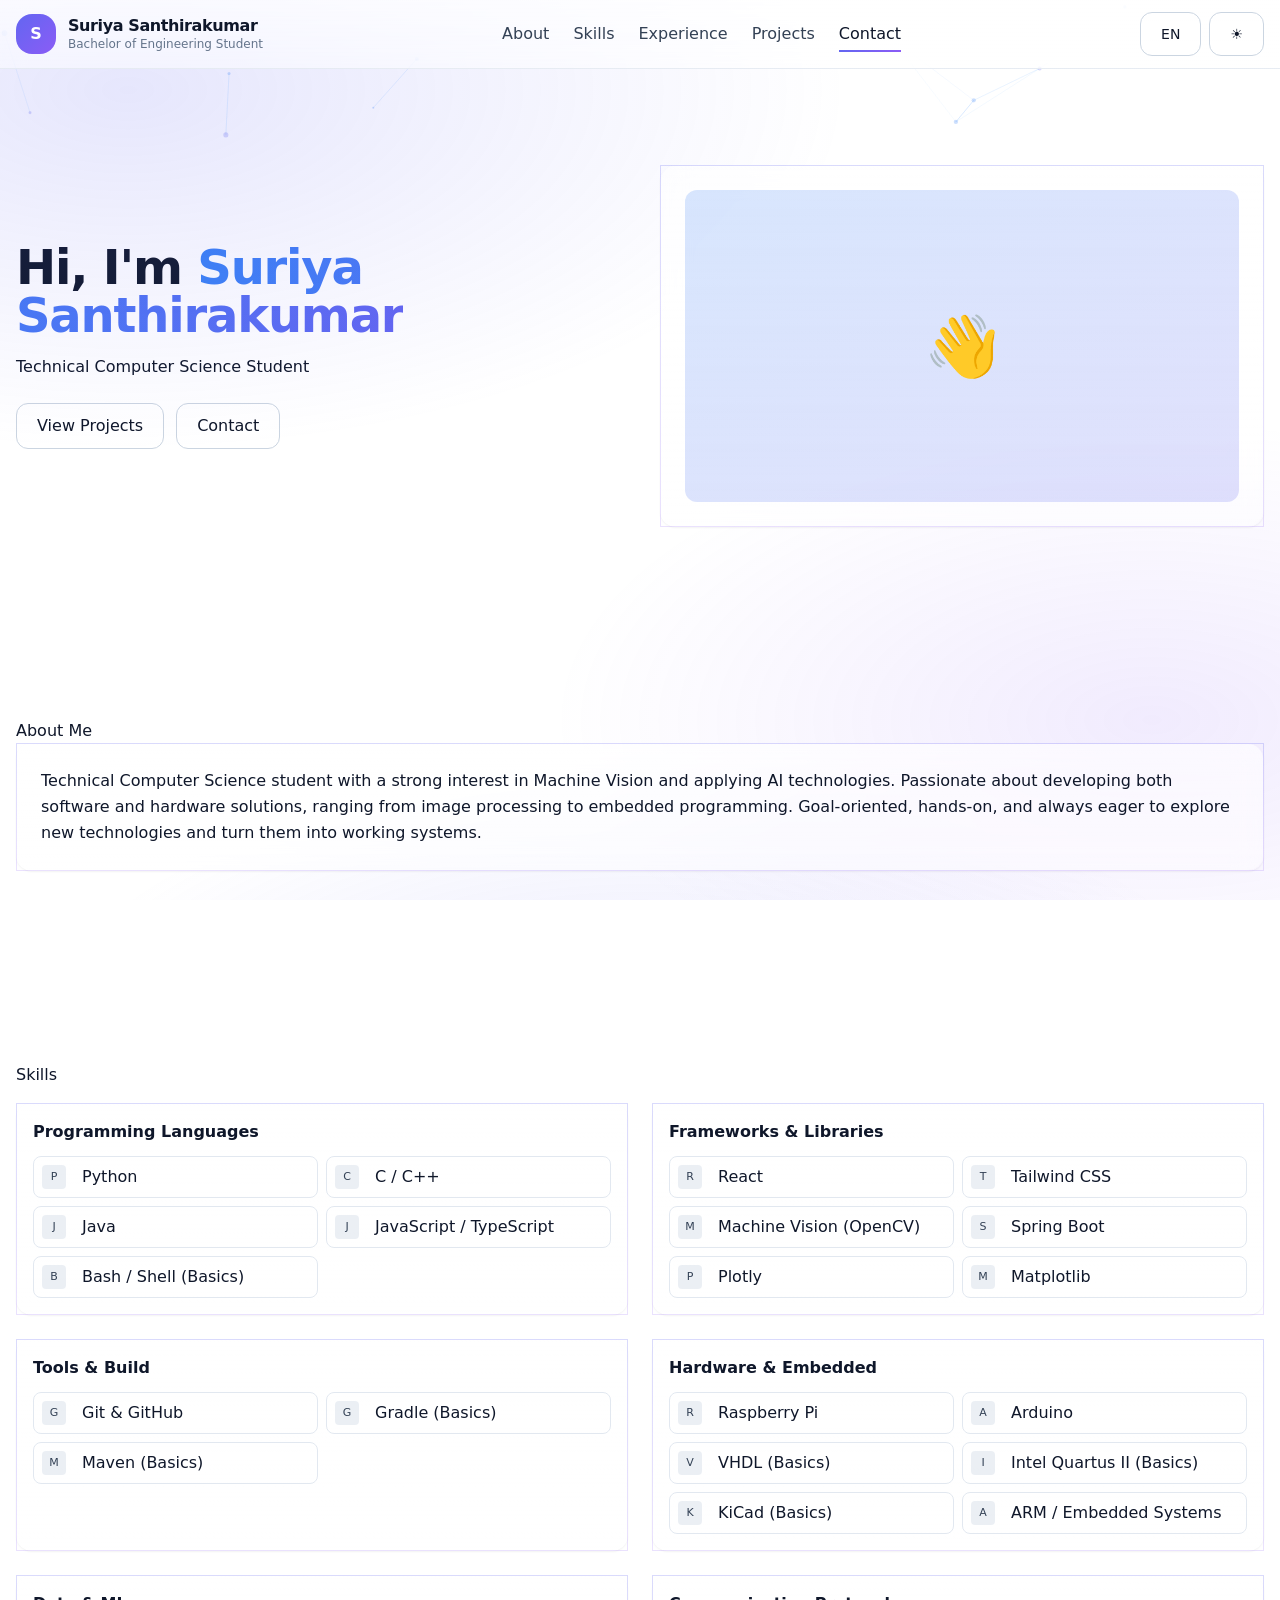
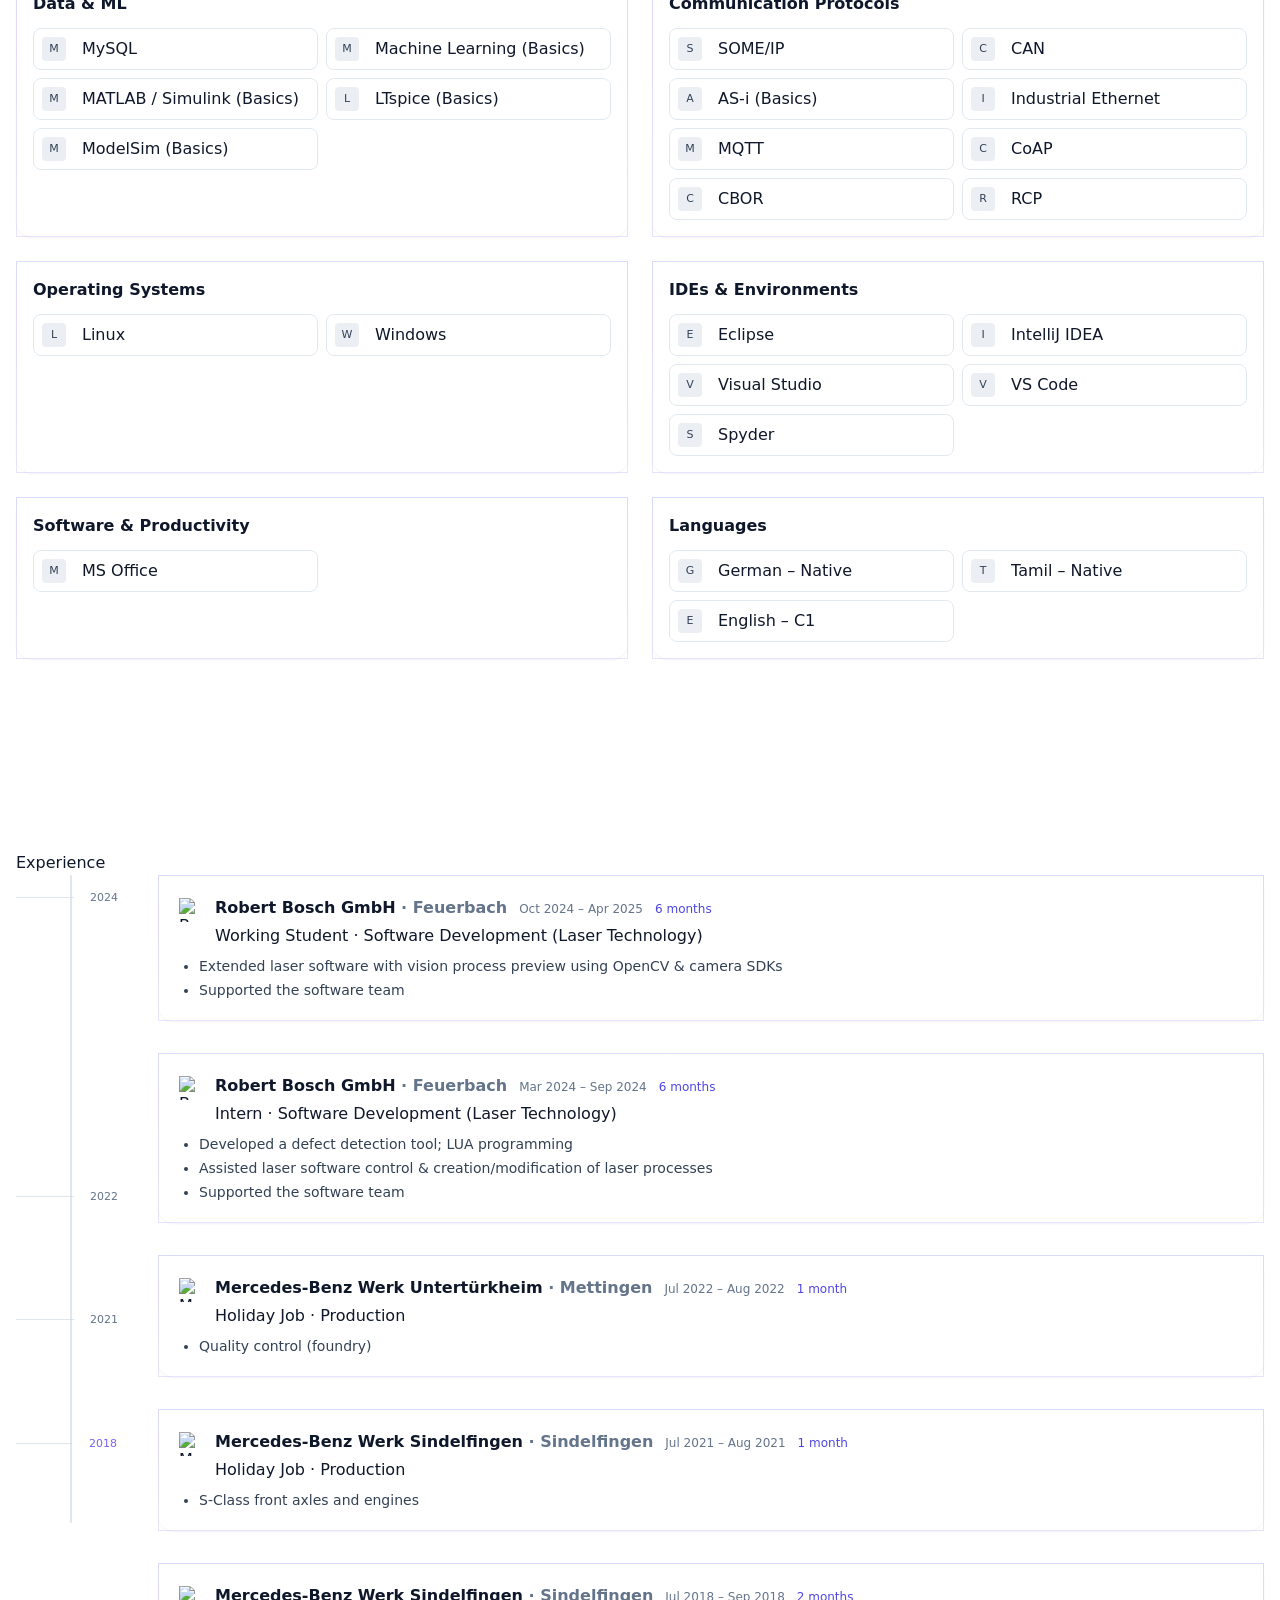
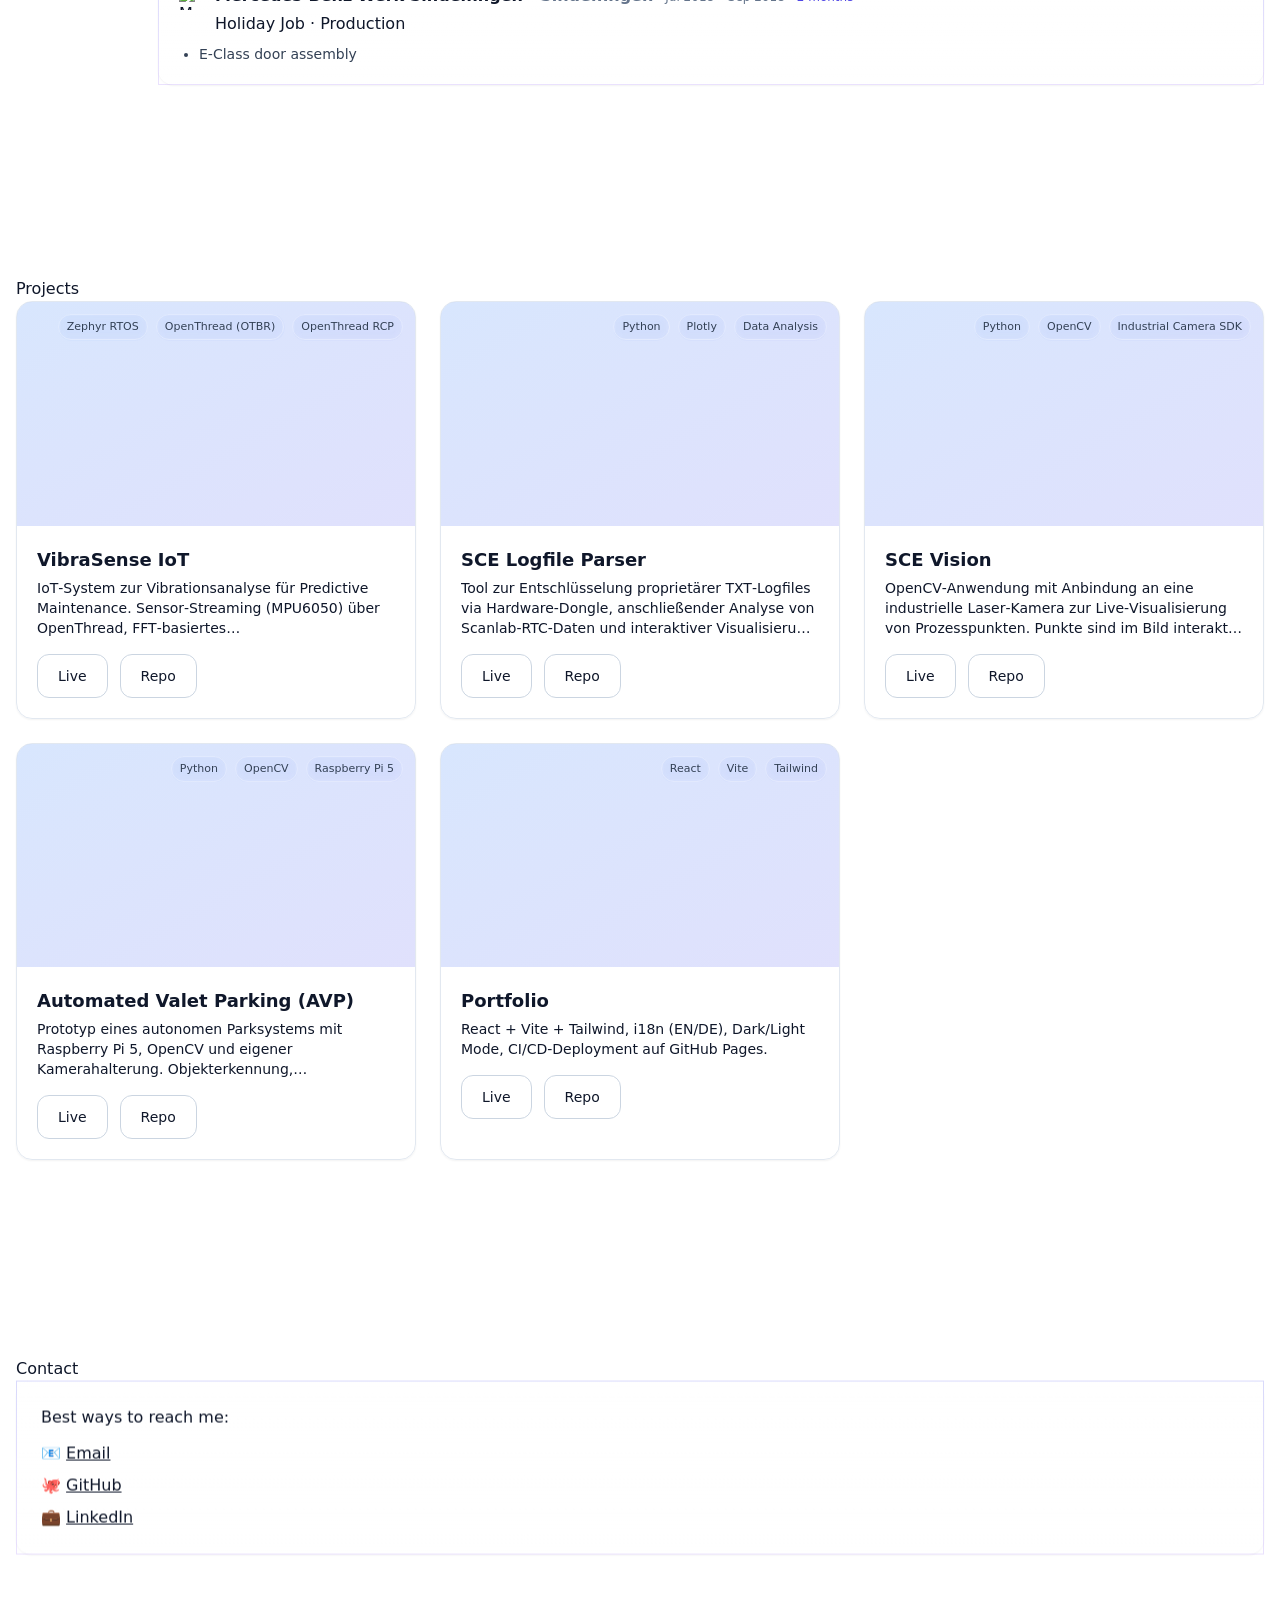
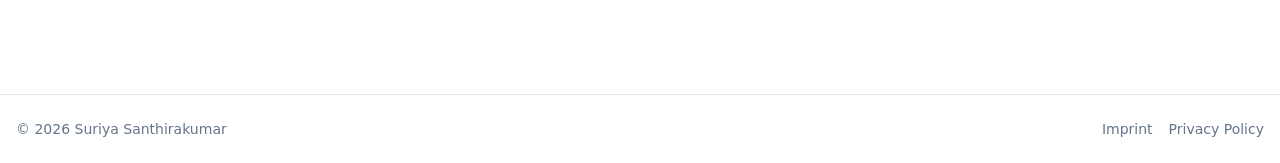
==== index.html @ 0dbd9c12 "Updates" ====
<!doctype html>
<html lang="en" class="scroll-smooth">
  <head>
    <link rel="icon" href="/favicon.svg" type="image/svg+xml" />
    <link rel="manifest" href="/site.webmanifest" />

    <meta name="theme-color" content="#0b1220" />
    <meta name="description" content="Developer Portfolio" />

    <!-- Open Graph / Twitter -->
    <meta property="og:title" content="Suriya — Developer Portfolio" />
    <meta property="og:description" content="Bachelor of Engineering Student" />
    <meta property="og:type" content="website" />

    <meta property="og:image" content="https://ayirus1999.github.io/og-image.png?v=4" />

    <meta property="og:image:width" content="1200" />
    <meta property="og:image:height" content="630" />
    <meta name="twitter:card" content="summary_large_image" />

    <meta charset="UTF-8" />
    <meta name="viewport" content="width=device-width, initial-scale=1.0" />

    <title>Suriya Santhirakumar – Portfolio</title>
    <script type="module" crossorigin src="/assets/index-BxlNqWL8.js"></script>
    <link rel="stylesheet" crossorigin href="/assets/index-CWs2UsdW.css">
  </head>
  <body class="bg-white text-slate-900 dark:bg-slate-950 dark:text-slate-100">
    <div id="root"></div>
  </body>
</html>
---- assets/index-CWs2UsdW.css ----
*,:before,:after{--tw-border-spacing-x: 0;--tw-border-spacing-y: 0;--tw-translate-x: 0;--tw-translate-y: 0;--tw-rotate: 0;--tw-skew-x: 0;--tw-skew-y: 0;--tw-scale-x: 1;--tw-scale-y: 1;--tw-pan-x: ;--tw-pan-y: ;--tw-pinch-zoom: ;--tw-scroll-snap-strictness: proximity;--tw-gradient-from-position: ;--tw-gradient-via-position: ;--tw-gradient-to-position: ;--tw-ordinal: ;--tw-slashed-zero: ;--tw-numeric-figure: ;--tw-numeric-spacing: ;--tw-numeric-fraction: ;--tw-ring-inset: ;--tw-ring-offset-width: 0px;--tw-ring-offset-color: #fff;--tw-ring-color: rgb(59 130 246 / .5);--tw-ring-offset-shadow: 0 0 #0000;--tw-ring-shadow: 0 0 #0000;--tw-shadow: 0 0 #0000;--tw-shadow-colored: 0 0 #0000;--tw-blur: ;--tw-brightness: ;--tw-contrast: ;--tw-grayscale: ;--tw-hue-rotate: ;--tw-invert: ;--tw-saturate: ;--tw-sepia: ;--tw-drop-shadow: ;--tw-backdrop-blur: ;--tw-backdrop-brightness: ;--tw-backdrop-contrast: ;--tw-backdrop-grayscale: ;--tw-backdrop-hue-rotate: ;--tw-backdrop-invert: ;--tw-backdrop-opacity: ;--tw-backdrop-saturate: ;--tw-backdrop-sepia: ;--tw-contain-size: ;--tw-contain-layout: ;--tw-contain-paint: ;--tw-contain-style: }::backdrop{--tw-border-spacing-x: 0;--tw-border-spacing-y: 0;--tw-translate-x: 0;--tw-translate-y: 0;--tw-rotate: 0;--tw-skew-x: 0;--tw-skew-y: 0;--tw-scale-x: 1;--tw-scale-y: 1;--tw-pan-x: ;--tw-pan-y: ;--tw-pinch-zoom: ;--tw-scroll-snap-strictness: proximity;--tw-gradient-from-position: ;--tw-gradient-via-position: ;--tw-gradient-to-position: ;--tw-ordinal: ;--tw-slashed-zero: ;--tw-numeric-figure: ;--tw-numeric-spacing: ;--tw-numeric-fraction: ;--tw-ring-inset: ;--tw-ring-offset-width: 0px;--tw-ring-offset-color: #fff;--tw-ring-color: rgb(59 130 246 / .5);--tw-ring-offset-shadow: 0 0 #0000;--tw-ring-shadow: 0 0 #0000;--tw-shadow: 0 0 #0000;--tw-shadow-colored: 0 0 #0000;--tw-blur: ;--tw-brightness: ;--tw-contrast: ;--tw-grayscale: ;--tw-hue-rotate: ;--tw-invert: ;--tw-saturate: ;--tw-sepia: ;--tw-drop-shadow: ;--tw-backdrop-blur: ;--tw-backdrop-brightness: ;--tw-backdrop-contrast: ;--tw-backdrop-grayscale: ;--tw-backdrop-hue-rotate: ;--tw-backdrop-invert: ;--tw-backdrop-opacity: ;--tw-backdrop-saturate: ;--tw-backdrop-sepia: ;--tw-contain-size: ;--tw-contain-layout: ;--tw-contain-paint: ;--tw-contain-style: }*,:before,:after{box-sizing:border-box;border-width:0;border-style:solid;border-color:#e5e7eb}:before,:after{--tw-content: ""}html,:host{line-height:1.5;-webkit-text-size-adjust:100%;-moz-tab-size:4;-o-tab-size:4;tab-size:4;font-family:ui-sans-serif,system-ui,sans-serif,"Apple Color Emoji","Segoe UI Emoji",Segoe UI Symbol,"Noto Color Emoji";font-feature-settings:normal;font-variation-settings:normal;-webkit-tap-highlight-color:transparent}body{margin:0;line-height:inherit}hr{height:0;color:inherit;border-top-width:1px}abbr:where([title]){-webkit-text-decoration:underline dotted;text-decoration:underline dotted}h1,h2,h3,h4,h5,h6{font-size:inherit;font-weight:inherit}a{color:inherit;text-decoration:inherit}b,strong{font-weight:bolder}code,kbd,samp,pre{font-family:ui-monospace,SFMono-Regular,Menlo,Monaco,Consolas,Liberation Mono,Courier New,monospace;font-feature-settings:normal;font-variation-settings:normal;font-size:1em}small{font-size:80%}sub,sup{font-size:75%;line-height:0;position:relative;vertical-align:baseline}sub{bottom:-.25em}sup{top:-.5em}table{text-indent:0;border-color:inherit;border-collapse:collapse}button,input,optgroup,select,textarea{font-family:inherit;font-feature-settings:inherit;font-variation-settings:inherit;font-size:100%;font-weight:inherit;line-height:inherit;letter-spacing:inherit;color:inherit;margin:0;padding:0}button,select{text-transform:none}button,input:where([type=button]),input:where([type=reset]),input:where([type=submit]){-webkit-appearance:button;background-color:transparent;background-image:none}:-moz-focusring{outline:auto}:-moz-ui-invalid{box-shadow:none}progress{vertical-align:baseline}::-webkit-inner-spin-button,::-webkit-outer-spin-button{height:auto}[type=search]{-webkit-appearance:textfield;outline-offset:-2px}::-webkit-search-decoration{-webkit-appearance:none}::-webkit-file-upload-button{-webkit-appearance:button;font:inherit}summary{display:list-item}blockquote,dl,dd,h1,h2,h3,h4,h5,h6,hr,figure,p,pre{margin:0}fieldset{margin:0;padding:0}legend{padding:0}ol,ul,menu{list-style:none;margin:0;padding:0}dialog{padding:0}textarea{resize:vertical}input::-moz-placeholder,textarea::-moz-placeholder{opacity:1;color:#9ca3af}input::placeholder,textarea::placeholder{opacity:1;color:#9ca3af}button,[role=button]{cursor:pointer}:disabled{cursor:default}img,svg,video,canvas,audio,iframe,embed,object{display:block;vertical-align:middle}img,video{max-width:100%;height:auto}[hidden]:where(:not([hidden=until-found])){display:none}.container{width:100%;margin-right:auto;margin-left:auto;padding-right:1rem;padding-left:1rem}@media (min-width: 640px){.container{max-width:640px}}@media (min-width: 768px){.container{max-width:768px}}@media (min-width: 1024px){.container{max-width:1024px}}@media (min-width: 1280px){.container{max-width:1280px}}.sr-only{position:absolute;width:1px;height:1px;padding:0;margin:-1px;overflow:hidden;clip:rect(0,0,0,0);white-space:nowrap;border-width:0}.pointer-events-none{pointer-events:none}.visible{visibility:visible}.fixed{position:fixed}.absolute{position:absolute}.relative{position:relative}.sticky{position:sticky}.inset-0{inset:0}.-bottom-0\.5{bottom:-.125rem}.-left-\[44px\]{left:-44px}.-top-2{top:-.5rem}.bottom-0{bottom:0}.bottom-5{bottom:1.25rem}.left-0{left:0}.left-1\/2{left:50%}.right-0{right:0}.right-3{right:.75rem}.right-5{right:1.25rem}.top-0{top:0}.top-1{top:.25rem}.top-2\.5{top:.625rem}.top-3{top:.75rem}.top-4{top:1rem}.top-8{top:2rem}.z-0{z-index:0}.z-10{z-index:10}.z-40{z-index:40}.z-50{z-index:50}.z-\[-10\]{z-index:-10}.z-\[60\]{z-index:60}.mx-auto{margin-left:auto;margin-right:auto}.my-6{margin-top:1.5rem;margin-bottom:1.5rem}.mb-1{margin-bottom:.25rem}.mb-2{margin-bottom:.5rem}.mb-3{margin-bottom:.75rem}.mb-4{margin-bottom:1rem}.mb-6{margin-bottom:1.5rem}.mt-0\.5{margin-top:.125rem}.mt-1{margin-top:.25rem}.mt-12{margin-top:3rem}.mt-auto{margin-top:auto}.line-clamp-3{overflow:hidden;display:-webkit-box;-webkit-box-orient:vertical;-webkit-line-clamp:3}.block{display:block}.inline-block{display:inline-block}.flex{display:flex}.inline-flex{display:inline-flex}.grid{display:grid}.inline-grid{display:inline-grid}.hidden{display:none}.aspect-\[16\/9\]{aspect-ratio:16/9}.aspect-video{aspect-ratio:16 / 9}.h-0{height:0px}.h-10{height:2.5rem}.h-11{height:2.75rem}.h-4{height:1rem}.h-48{height:12rem}.h-6{height:1.5rem}.h-60{height:15rem}.h-\[2px\]{height:2px}.h-\[3px\]{height:3px}.h-\[56vh\]{height:56vh}.h-full{height:100%}.h-px{height:1px}.max-h-0{max-height:0px}.max-h-96{max-height:24rem}.max-h-\[88vh\]{max-height:88vh}.min-h-\[320px\]{min-height:320px}.min-h-\[40px\]{min-height:40px}.min-h-\[44px\]{min-height:44px}.w-0{width:0px}.w-10{width:2.5rem}.w-11{width:2.75rem}.w-6{width:1.5rem}.w-8{width:2rem}.w-\[2px\]{width:2px}.w-\[64px\]{width:64px}.w-\[min\(1000px\,92vw\)\]{width:min(1000px,92vw)}.w-full{width:100%}.min-w-0{min-width:0px}.min-w-\[28px\]{min-width:28px}.flex-1{flex:1 1 0%}.shrink-0{flex-shrink:0}.origin-left{transform-origin:left}.origin-top{transform-origin:top}.-translate-x-1\/2{--tw-translate-x: -50%;transform:translate(var(--tw-translate-x),var(--tw-translate-y)) rotate(var(--tw-rotate)) skew(var(--tw-skew-x)) skewY(var(--tw-skew-y)) scaleX(var(--tw-scale-x)) scaleY(var(--tw-scale-y))}.-translate-x-\[32px\]{--tw-translate-x: -32px;transform:translate(var(--tw-translate-x),var(--tw-translate-y)) rotate(var(--tw-rotate)) skew(var(--tw-skew-x)) skewY(var(--tw-skew-y)) scaleX(var(--tw-scale-x)) scaleY(var(--tw-scale-y))}.-translate-y-1\/2{--tw-translate-y: -50%;transform:translate(var(--tw-translate-x),var(--tw-translate-y)) rotate(var(--tw-rotate)) skew(var(--tw-skew-x)) skewY(var(--tw-skew-y)) scaleX(var(--tw-scale-x)) scaleY(var(--tw-scale-y))}.-translate-y-2{--tw-translate-y: -.5rem;transform:translate(var(--tw-translate-x),var(--tw-translate-y)) rotate(var(--tw-rotate)) skew(var(--tw-skew-x)) skewY(var(--tw-skew-y)) scaleX(var(--tw-scale-x)) scaleY(var(--tw-scale-y))}.translate-y-2{--tw-translate-y: .5rem;transform:translate(var(--tw-translate-x),var(--tw-translate-y)) rotate(var(--tw-rotate)) skew(var(--tw-skew-x)) skewY(var(--tw-skew-y)) scaleX(var(--tw-scale-x)) scaleY(var(--tw-scale-y))}.-rotate-45{--tw-rotate: -45deg;transform:translate(var(--tw-translate-x),var(--tw-translate-y)) rotate(var(--tw-rotate)) skew(var(--tw-skew-x)) skewY(var(--tw-skew-y)) scaleX(var(--tw-scale-x)) scaleY(var(--tw-scale-y))}.rotate-45{--tw-rotate: 45deg;transform:translate(var(--tw-translate-x),var(--tw-translate-y)) rotate(var(--tw-rotate)) skew(var(--tw-skew-x)) skewY(var(--tw-skew-y)) scaleX(var(--tw-scale-x)) scaleY(var(--tw-scale-y))}.scale-x-0{--tw-scale-x: 0;transform:translate(var(--tw-translate-x),var(--tw-translate-y)) rotate(var(--tw-rotate)) skew(var(--tw-skew-x)) skewY(var(--tw-skew-y)) scaleX(var(--tw-scale-x)) scaleY(var(--tw-scale-y))}.scale-x-100{--tw-scale-x: 1;transform:translate(var(--tw-translate-x),var(--tw-translate-y)) rotate(var(--tw-rotate)) skew(var(--tw-skew-x)) skewY(var(--tw-skew-y)) scaleX(var(--tw-scale-x)) scaleY(var(--tw-scale-y))}.cursor-pointer{cursor:pointer}.select-none{-webkit-user-select:none;-moz-user-select:none;user-select:none}.resize{resize:both}.snap-x{scroll-snap-type:x var(--tw-scroll-snap-strictness)}.snap-mandatory{--tw-scroll-snap-strictness: mandatory}.snap-center{scroll-snap-align:center}.list-disc{list-style-type:disc}.grid-cols-1{grid-template-columns:repeat(1,minmax(0,1fr))}.grid-cols-\[64px\,1fr\]{grid-template-columns:64px 1fr}.flex-col{flex-direction:column}.flex-wrap{flex-wrap:wrap}.place-content-center{place-content:center}.place-items-center{place-items:center}.items-start{align-items:flex-start}.items-center{align-items:center}.items-baseline{align-items:baseline}.justify-center{justify-content:center}.justify-between{justify-content:space-between}.gap-1\.5{gap:.375rem}.gap-10{gap:2.5rem}.gap-2{gap:.5rem}.gap-3{gap:.75rem}.gap-4{gap:1rem}.gap-6{gap:1.5rem}.gap-\[2px\]{gap:2px}.gap-x-2{-moz-column-gap:.5rem;column-gap:.5rem}.gap-y-1{row-gap:.25rem}.space-x-4>:not([hidden])~:not([hidden]){--tw-space-x-reverse: 0;margin-right:calc(1rem * var(--tw-space-x-reverse));margin-left:calc(1rem * calc(1 - var(--tw-space-x-reverse)))}.space-y-1>:not([hidden])~:not([hidden]){--tw-space-y-reverse: 0;margin-top:calc(.25rem * calc(1 - var(--tw-space-y-reverse)));margin-bottom:calc(.25rem * var(--tw-space-y-reverse))}.space-y-2>:not([hidden])~:not([hidden]){--tw-space-y-reverse: 0;margin-top:calc(.5rem * calc(1 - var(--tw-space-y-reverse)));margin-bottom:calc(.5rem * var(--tw-space-y-reverse))}.space-y-3>:not([hidden])~:not([hidden]){--tw-space-y-reverse: 0;margin-top:calc(.75rem * calc(1 - var(--tw-space-y-reverse)));margin-bottom:calc(.75rem * var(--tw-space-y-reverse))}.space-y-4>:not([hidden])~:not([hidden]){--tw-space-y-reverse: 0;margin-top:calc(1rem * calc(1 - var(--tw-space-y-reverse)));margin-bottom:calc(1rem * var(--tw-space-y-reverse))}.space-y-5>:not([hidden])~:not([hidden]){--tw-space-y-reverse: 0;margin-top:calc(1.25rem * calc(1 - var(--tw-space-y-reverse)));margin-bottom:calc(1.25rem * var(--tw-space-y-reverse))}.overflow-auto{overflow:auto}.overflow-hidden{overflow:hidden}.overflow-x-auto{overflow-x:auto}.overflow-x-clip{overflow-x:clip}.scroll-smooth{scroll-behavior:smooth}.truncate{overflow:hidden;text-overflow:ellipsis;white-space:nowrap}.rounded{border-radius:.25rem}.rounded-2xl{border-radius:1rem}.rounded-full{border-radius:9999px}.rounded-lg{border-radius:.5rem}.rounded-md{border-radius:.375rem}.rounded-sm{border-radius:.125rem}.rounded-xl{border-radius:.75rem}.rounded-l-xl{border-top-left-radius:.75rem;border-bottom-left-radius:.75rem}.rounded-r-xl{border-top-right-radius:.75rem;border-bottom-right-radius:.75rem}.border{border-width:1px}.border-b{border-bottom-width:1px}.border-t{border-top-width:1px}.border-slate-200{--tw-border-opacity: 1;border-color:rgb(226 232 240 / var(--tw-border-opacity, 1))}.border-slate-300{--tw-border-opacity: 1;border-color:rgb(203 213 225 / var(--tw-border-opacity, 1))}.border-white\/30{border-color:#ffffff4d}.bg-black{--tw-bg-opacity: 1;background-color:rgb(0 0 0 / var(--tw-bg-opacity, 1))}.bg-current{background-color:currentColor}.bg-slate-200\/70{background-color:#e2e8f0b3}.bg-slate-300\/60{background-color:#cbd5e199}.bg-white{--tw-bg-opacity: 1;background-color:rgb(255 255 255 / var(--tw-bg-opacity, 1))}.bg-white\/50{background-color:#ffffff80}.bg-white\/70{background-color:#ffffffb3}.bg-white\/80{background-color:#fffc}.bg-gradient-to-br{background-image:linear-gradient(to bottom right,var(--tw-gradient-stops))}.bg-gradient-to-l{background-image:linear-gradient(to left,var(--tw-gradient-stops))}.bg-gradient-to-r{background-image:linear-gradient(to right,var(--tw-gradient-stops))}.from-blue-500{--tw-gradient-from: #3b82f6 var(--tw-gradient-from-position);--tw-gradient-to: rgb(59 130 246 / 0) var(--tw-gradient-to-position);--tw-gradient-stops: var(--tw-gradient-from), var(--tw-gradient-to)}.from-blue-500\/20{--tw-gradient-from: rgb(59 130 246 / .2) var(--tw-gradient-from-position);--tw-gradient-to: rgb(59 130 246 / 0) var(--tw-gradient-to-position);--tw-gradient-stops: var(--tw-gradient-from), var(--tw-gradient-to)}.from-slate-900\/20{--tw-gradient-from: rgb(15 23 42 / .2) var(--tw-gradient-from-position);--tw-gradient-to: rgb(15 23 42 / 0) var(--tw-gradient-to-position);--tw-gradient-stops: var(--tw-gradient-from), var(--tw-gradient-to)}.to-indigo-500{--tw-gradient-to: #6366f1 var(--tw-gradient-to-position)}.to-indigo-500\/20{--tw-gradient-to: rgb(99 102 241 / .2) var(--tw-gradient-to-position)}.to-transparent{--tw-gradient-to: transparent var(--tw-gradient-to-position)}.bg-clip-text{-webkit-background-clip:text;background-clip:text}.object-contain{-o-object-fit:contain;object-fit:contain}.object-cover{-o-object-fit:cover;object-fit:cover}.p-2{padding:.5rem}.p-4{padding:1rem}.p-6{padding:1.5rem}.px-2{padding-left:.5rem;padding-right:.5rem}.px-3{padding-left:.75rem;padding-right:.75rem}.px-4{padding-left:1rem;padding-right:1rem}.py-1{padding-top:.25rem;padding-bottom:.25rem}.py-1\.5{padding-top:.375rem;padding-bottom:.375rem}.py-2{padding-top:.5rem;padding-bottom:.5rem}.py-3{padding-top:.75rem;padding-bottom:.75rem}.py-4{padding-top:1rem;padding-bottom:1rem}.py-6{padding-top:1.5rem;padding-bottom:1.5rem}.pb-2{padding-bottom:.5rem}.pl-5{padding-left:1.25rem}.pr-1{padding-right:.25rem}.pt-2{padding-top:.5rem}.text-4xl{font-size:2.25rem;line-height:2.5rem}.text-6xl{font-size:3.75rem;line-height:1}.text-\[10px\]{font-size:10px}.text-\[11px\]{font-size:11px}.text-\[12px\]{font-size:12px}.text-\[13px\]{font-size:13px}.text-lg{font-size:1.125rem;line-height:1.75rem}.text-sm{font-size:.875rem;line-height:1.25rem}.text-xs{font-size:.75rem;line-height:1rem}.font-bold{font-weight:700}.font-medium{font-weight:500}.font-semibold{font-weight:600}.leading-\[1\],.leading-none{line-height:1}.leading-relaxed{line-height:1.625}.leading-tight{line-height:1.25}.tracking-tight{letter-spacing:-.025em}.text-indigo-600{--tw-text-opacity: 1;color:rgb(79 70 229 / var(--tw-text-opacity, 1))}.text-slate-500{--tw-text-opacity: 1;color:rgb(100 116 139 / var(--tw-text-opacity, 1))}.text-slate-600{--tw-text-opacity: 1;color:rgb(71 85 105 / var(--tw-text-opacity, 1))}.text-slate-700{--tw-text-opacity: 1;color:rgb(51 65 85 / var(--tw-text-opacity, 1))}.text-slate-900{--tw-text-opacity: 1;color:rgb(15 23 42 / var(--tw-text-opacity, 1))}.text-transparent{color:transparent}.text-white{--tw-text-opacity: 1;color:rgb(255 255 255 / var(--tw-text-opacity, 1))}.underline{text-decoration-line:underline}.opacity-0{opacity:0}.opacity-100{opacity:1}.shadow{--tw-shadow: 0 1px 3px 0 rgb(0 0 0 / .1), 0 1px 2px -1px rgb(0 0 0 / .1);--tw-shadow-colored: 0 1px 3px 0 var(--tw-shadow-color), 0 1px 2px -1px var(--tw-shadow-color);box-shadow:var(--tw-ring-offset-shadow, 0 0 #0000),var(--tw-ring-shadow, 0 0 #0000),var(--tw-shadow)}.shadow-sm{--tw-shadow: 0 1px 2px 0 rgb(0 0 0 / .05);--tw-shadow-colored: 0 1px 2px 0 var(--tw-shadow-color);box-shadow:var(--tw-ring-offset-shadow, 0 0 #0000),var(--tw-ring-shadow, 0 0 #0000),var(--tw-shadow)}.shadow-xl{--tw-shadow: 0 20px 25px -5px rgb(0 0 0 / .1), 0 8px 10px -6px rgb(0 0 0 / .1);--tw-shadow-colored: 0 20px 25px -5px var(--tw-shadow-color), 0 8px 10px -6px var(--tw-shadow-color);box-shadow:var(--tw-ring-offset-shadow, 0 0 #0000),var(--tw-ring-shadow, 0 0 #0000),var(--tw-shadow)}.outline-none{outline:2px solid transparent;outline-offset:2px}.blur{--tw-blur: blur(8px);filter:var(--tw-blur) var(--tw-brightness) var(--tw-contrast) var(--tw-grayscale) var(--tw-hue-rotate) var(--tw-invert) var(--tw-saturate) var(--tw-sepia) var(--tw-drop-shadow)}.filter{filter:var(--tw-blur) var(--tw-brightness) var(--tw-contrast) var(--tw-grayscale) var(--tw-hue-rotate) var(--tw-invert) var(--tw-saturate) var(--tw-sepia) var(--tw-drop-shadow)}.backdrop-blur{--tw-backdrop-blur: blur(8px);-webkit-backdrop-filter:var(--tw-backdrop-blur) var(--tw-backdrop-brightness) var(--tw-backdrop-contrast) var(--tw-backdrop-grayscale) var(--tw-backdrop-hue-rotate) var(--tw-backdrop-invert) var(--tw-backdrop-opacity) var(--tw-backdrop-saturate) var(--tw-backdrop-sepia);backdrop-filter:var(--tw-backdrop-blur) var(--tw-backdrop-brightness) var(--tw-backdrop-contrast) var(--tw-backdrop-grayscale) var(--tw-backdrop-hue-rotate) var(--tw-backdrop-invert) var(--tw-backdrop-opacity) var(--tw-backdrop-saturate) var(--tw-backdrop-sepia)}.backdrop-blur-sm{--tw-backdrop-blur: blur(4px);-webkit-backdrop-filter:var(--tw-backdrop-blur) var(--tw-backdrop-brightness) var(--tw-backdrop-contrast) var(--tw-backdrop-grayscale) var(--tw-backdrop-hue-rotate) var(--tw-backdrop-invert) var(--tw-backdrop-opacity) var(--tw-backdrop-saturate) var(--tw-backdrop-sepia);backdrop-filter:var(--tw-backdrop-blur) var(--tw-backdrop-brightness) var(--tw-backdrop-contrast) var(--tw-backdrop-grayscale) var(--tw-backdrop-hue-rotate) var(--tw-backdrop-invert) var(--tw-backdrop-opacity) var(--tw-backdrop-saturate) var(--tw-backdrop-sepia)}.transition{transition-property:color,background-color,border-color,text-decoration-color,fill,stroke,opacity,box-shadow,transform,filter,backdrop-filter;transition-timing-function:cubic-bezier(.4,0,.2,1);transition-duration:.15s}.transition-\[background\]{transition-property:background;transition-timing-function:cubic-bezier(.4,0,.2,1);transition-duration:.15s}.transition-\[max-height\]{transition-property:max-height;transition-timing-function:cubic-bezier(.4,0,.2,1);transition-duration:.15s}.transition-colors{transition-property:color,background-color,border-color,text-decoration-color,fill,stroke;transition-timing-function:cubic-bezier(.4,0,.2,1);transition-duration:.15s}.transition-opacity{transition-property:opacity;transition-timing-function:cubic-bezier(.4,0,.2,1);transition-duration:.15s}.transition-transform{transition-property:transform;transition-timing-function:cubic-bezier(.4,0,.2,1);transition-duration:.15s}.duration-300{transition-duration:.3s}.duration-500{transition-duration:.5s}:root{--accent-from:#3b82f6;--accent-to:#6366f1;--bg-from: rgba(59,130,246,.16);--bg-to: rgba(99,102,241,.12)}html,body,#root{width:100%;max-width:100%;overflow-x:hidden}main,section,.container{overflow-x:clip}img,video,iframe{max-width:100%;height:auto;display:block}.tsparticles-canvas-el{display:block;width:100%!important;max-width:100vw!important}html{scroll-behavior:smooth}.section{padding-top:4rem;padding-bottom:4rem}@media (min-width: 768px){.section{padding-top:6rem;padding-bottom:6rem}}.section{scroll-margin-top:84px}.card{border-radius:1rem;border-width:1px;--tw-shadow: 0 1px 2px 0 rgb(0 0 0 / .05);--tw-shadow-colored: 0 1px 2px 0 var(--tw-shadow-color);box-shadow:var(--tw-ring-offset-shadow, 0 0 #0000),var(--tw-ring-shadow, 0 0 #0000),var(--tw-shadow);background:linear-gradient(180deg,#ffffffa8,#ffffff7a) padding-box;border:1px solid transparent;-o-border-image:linear-gradient(180deg,color-mix(in srgb,var(--accent-from) 24%,transparent),color-mix(in srgb,var(--accent-to) 18%,transparent)) 1;border-image:linear-gradient(180deg,color-mix(in srgb,var(--accent-from) 24%,transparent),color-mix(in srgb,var(--accent-to) 18%,transparent)) 1;backdrop-filter:saturate(140%) blur(14px);-webkit-backdrop-filter:saturate(140%) blur(14px)}.dark .card{background:linear-gradient(180deg,#020617a8,#02061785) padding-box;-o-border-image:linear-gradient(180deg,color-mix(in srgb,var(--accent-from) 30%,transparent),color-mix(in srgb,var(--accent-to) 24%,transparent)) 1;border-image:linear-gradient(180deg,color-mix(in srgb,var(--accent-from) 30%,transparent),color-mix(in srgb,var(--accent-to) 24%,transparent)) 1}.glass-strong{background:linear-gradient(180deg,#ffffffc7,#ffffff8a) padding-box;border:1px solid transparent;-o-border-image:linear-gradient(180deg,color-mix(in srgb,var(--accent-from) 30%,transparent),color-mix(in srgb,var(--accent-to) 22%,transparent)) 1;border-image:linear-gradient(180deg,color-mix(in srgb,var(--accent-from) 30%,transparent),color-mix(in srgb,var(--accent-to) 22%,transparent)) 1;backdrop-filter:saturate(150%) blur(18px);-webkit-backdrop-filter:saturate(150%) blur(18px)}.dark .glass-strong{background:linear-gradient(180deg,#020617c7,#02061794) padding-box;-o-border-image:linear-gradient(180deg,color-mix(in srgb,var(--accent-from) 36%,transparent),color-mix(in srgb,var(--accent-to) 28%,transparent)) 1;border-image:linear-gradient(180deg,color-mix(in srgb,var(--accent-from) 36%,transparent),color-mix(in srgb,var(--accent-to) 28%,transparent)) 1}.glass-border{position:relative;isolation:isolate}.glass-border:before{content:"";position:absolute;inset:-1px;border-radius:inherit;pointer-events:none;background:linear-gradient(90deg,var(--accent-from),var(--accent-to));opacity:.1;z-index:-1;-webkit-mask:linear-gradient(#000 0 0),linear-gradient(#000 0 0) content-box;-webkit-mask-composite:xor;mask:linear-gradient(#000 0 0) exclude,linear-gradient(#000 0 0) content-box}.glass-nav{border-bottom-width:1px;border-color:#e2e8f0cc;background:linear-gradient(180deg,#ffffffb8,#ffffff85);backdrop-filter:saturate(140%) blur(14px);-webkit-backdrop-filter:saturate(140%) blur(14px)}.dark .glass-nav{border-color:#1e293bcc;background:linear-gradient(180deg,#020617a8,#02061780)}.btn{display:inline-flex;align-items:center;gap:.5rem;border-radius:.75rem;border-width:1px;padding:.625rem 1.25rem;transition-property:color,background-color,border-color,text-decoration-color,fill,stroke,opacity,box-shadow,transform,filter,backdrop-filter;transition-timing-function:cubic-bezier(.4,0,.2,1);transition-duration:.15s}.btn:hover{--tw-shadow: 0 1px 3px 0 rgb(0 0 0 / .1), 0 1px 2px -1px rgb(0 0 0 / .1);--tw-shadow-colored: 0 1px 3px 0 var(--tw-shadow-color), 0 1px 2px -1px var(--tw-shadow-color);box-shadow:var(--tw-ring-offset-shadow, 0 0 #0000),var(--tw-ring-shadow, 0 0 #0000),var(--tw-shadow)}.btn{--tw-border-opacity: 1;border-color:rgb(203 213 225 / var(--tw-border-opacity, 1));background-color:#fffc}.btn:is(.dark *){--tw-border-opacity: 1;border-color:rgb(51 65 85 / var(--tw-border-opacity, 1));background-color:#0f172a99}.btn{min-height:44px}.btn-cta{position:relative;overflow:hidden;isolation:isolate;--mx: 50%;--my: 50%}.btn-cta:before{content:"";position:absolute;inset:-2px;border-radius:14px;background:radial-gradient(120px 60px at var(--mx,50%) var(--my,50%),color-mix(in srgb,var(--accent-from) 30%,transparent),color-mix(in srgb,var(--accent-to) 22%,transparent),transparent 60%);opacity:0;transition:opacity .2s ease;z-index:-1}.btn-cta:hover:before,.btn-cta:focus-visible:before{opacity:1}.btn-cta:hover,.btn-cta:focus-visible{transform:translateY(-2px);box-shadow:0 10px 24px #00000014,0 0 0 1px color-mix(in srgb,var(--accent-to) 24%,transparent),inset 0 0 0 1px color-mix(in srgb,var(--accent-from) 18%,transparent);transition:transform .18s cubic-bezier(.2,.8,.2,1),box-shadow .18s cubic-bezier(.2,.8,.2,1)}.btn-cta:active{transform:translateY(0) scale(.98)}.accent-line{background:linear-gradient(90deg,var(--accent-from),var(--accent-to))}.tilt-card{transform-style:preserve-3d;backface-visibility:hidden;will-change:transform}@media (prefers-reduced-motion: reduce){.btn-cta,.btn{transition:none}}.hover\:-translate-y-0\.5:hover{--tw-translate-y: -.125rem;transform:translate(var(--tw-translate-x),var(--tw-translate-y)) rotate(var(--tw-rotate)) skew(var(--tw-skew-x)) skewY(var(--tw-skew-y)) scaleX(var(--tw-scale-x)) scaleY(var(--tw-scale-y))}.hover\:bg-white\/60:hover{background-color:#fff9}.hover\:text-slate-700:hover{--tw-text-opacity: 1;color:rgb(51 65 85 / var(--tw-text-opacity, 1))}.hover\:text-slate-900:hover{--tw-text-opacity: 1;color:rgb(15 23 42 / var(--tw-text-opacity, 1))}.hover\:underline:hover{text-decoration-line:underline}.hover\:shadow:hover{--tw-shadow: 0 1px 3px 0 rgb(0 0 0 / .1), 0 1px 2px -1px rgb(0 0 0 / .1);--tw-shadow-colored: 0 1px 3px 0 var(--tw-shadow-color), 0 1px 2px -1px var(--tw-shadow-color);box-shadow:var(--tw-ring-offset-shadow, 0 0 #0000),var(--tw-ring-shadow, 0 0 #0000),var(--tw-shadow)}.hover\:shadow-md:hover{--tw-shadow: 0 4px 6px -1px rgb(0 0 0 / .1), 0 2px 4px -2px rgb(0 0 0 / .1);--tw-shadow-colored: 0 4px 6px -1px var(--tw-shadow-color), 0 2px 4px -2px var(--tw-shadow-color);box-shadow:var(--tw-ring-offset-shadow, 0 0 #0000),var(--tw-ring-shadow, 0 0 #0000),var(--tw-shadow)}.group:hover .group-hover\:scale-105{--tw-scale-x: 1.05;--tw-scale-y: 1.05;transform:translate(var(--tw-translate-x),var(--tw-translate-y)) rotate(var(--tw-rotate)) skew(var(--tw-skew-x)) skewY(var(--tw-skew-y)) scaleX(var(--tw-scale-x)) scaleY(var(--tw-scale-y))}.group:hover .group-hover\:scale-x-100{--tw-scale-x: 1;transform:translate(var(--tw-translate-x),var(--tw-translate-y)) rotate(var(--tw-rotate)) skew(var(--tw-skew-x)) skewY(var(--tw-skew-y)) scaleX(var(--tw-scale-x)) scaleY(var(--tw-scale-y))}.group:hover .group-hover\:opacity-90{opacity:.9}.dark\:border-slate-700:is(.dark *){--tw-border-opacity: 1;border-color:rgb(51 65 85 / var(--tw-border-opacity, 1))}.dark\:border-slate-800:is(.dark *){--tw-border-opacity: 1;border-color:rgb(30 41 59 / var(--tw-border-opacity, 1))}.dark\:border-white\/10:is(.dark *){border-color:#ffffff1a}.dark\:bg-slate-700\/60:is(.dark *){background-color:#33415599}.dark\:bg-slate-800\/60:is(.dark *){background-color:#1e293b99}.dark\:bg-slate-800\/70:is(.dark *){background-color:#1e293bb3}.dark\:bg-slate-900\/40:is(.dark *){background-color:#0f172a66}.dark\:bg-slate-900\/60:is(.dark *){background-color:#0f172a99}.dark\:bg-slate-900\/80:is(.dark *){background-color:#0f172acc}.dark\:bg-slate-950:is(.dark *){--tw-bg-opacity: 1;background-color:rgb(2 6 23 / var(--tw-bg-opacity, 1))}.dark\:bg-slate-950\/60:is(.dark *){background-color:#02061799}.dark\:from-black\/30:is(.dark *){--tw-gradient-from: rgb(0 0 0 / .3) var(--tw-gradient-from-position);--tw-gradient-to: rgb(0 0 0 / 0) var(--tw-gradient-to-position);--tw-gradient-stops: var(--tw-gradient-from), var(--tw-gradient-to)}.dark\:text-indigo-400:is(.dark *){--tw-text-opacity: 1;color:rgb(129 140 248 / var(--tw-text-opacity, 1))}.dark\:text-slate-100:is(.dark *){--tw-text-opacity: 1;color:rgb(241 245 249 / var(--tw-text-opacity, 1))}.dark\:text-slate-200:is(.dark *){--tw-text-opacity: 1;color:rgb(226 232 240 / var(--tw-text-opacity, 1))}.dark\:text-slate-300:is(.dark *){--tw-text-opacity: 1;color:rgb(203 213 225 / var(--tw-text-opacity, 1))}.dark\:text-slate-400:is(.dark *){--tw-text-opacity: 1;color:rgb(148 163 184 / var(--tw-text-opacity, 1))}.dark\:text-white:is(.dark *){--tw-text-opacity: 1;color:rgb(255 255 255 / var(--tw-text-opacity, 1))}.dark\:hover\:bg-slate-800\/40:hover:is(.dark *){background-color:#1e293b66}.dark\:hover\:text-slate-200:hover:is(.dark *){--tw-text-opacity: 1;color:rgb(226 232 240 / var(--tw-text-opacity, 1))}.dark\:hover\:text-white:hover:is(.dark *){--tw-text-opacity: 1;color:rgb(255 255 255 / var(--tw-text-opacity, 1))}@media (min-width: 640px){.sm\:-left-\[62px\]{left:-62px}.sm\:mb-0{margin-bottom:0}.sm\:block{display:block}.sm\:h-\[66vh\]{height:66vh}.sm\:min-h-\[420px\]{min-height:420px}.sm\:w-\[92px\]{width:92px}.sm\:-translate-x-\[46px\]{--tw-translate-x: -46px;transform:translate(var(--tw-translate-x),var(--tw-translate-y)) rotate(var(--tw-rotate)) skew(var(--tw-skew-x)) skewY(var(--tw-skew-y)) scaleX(var(--tw-scale-x)) scaleY(var(--tw-scale-y))}.sm\:grid-cols-2{grid-template-columns:repeat(2,minmax(0,1fr))}.sm\:grid-cols-\[92px\,1fr\]{grid-template-columns:92px 1fr}.sm\:flex-row{flex-direction:row}.sm\:gap-2{gap:.5rem}.sm\:gap-4{gap:1rem}.sm\:gap-6{gap:1.5rem}.sm\:gap-x-3{-moz-column-gap:.75rem;column-gap:.75rem}.sm\:space-y-6>:not([hidden])~:not([hidden]){--tw-space-y-reverse: 0;margin-top:calc(1.5rem * calc(1 - var(--tw-space-y-reverse)));margin-bottom:calc(1.5rem * var(--tw-space-y-reverse))}.sm\:p-5{padding:1.25rem}.sm\:text-\[11px\]{font-size:11px}.sm\:text-sm{font-size:.875rem;line-height:1.25rem}.sm\:text-xs{font-size:.75rem;line-height:1rem}}@media (min-width: 768px){.md\:-left-\[74px\]{left:-74px}.md\:flex{display:flex}.md\:hidden{display:none}.md\:h-72{height:18rem}.md\:h-\[72vh\]{height:72vh}.md\:min-h-\[460px\]{min-height:460px}.md\:w-\[110px\]{width:110px}.md\:-translate-x-\[55px\]{--tw-translate-x: -55px;transform:translate(var(--tw-translate-x),var(--tw-translate-y)) rotate(var(--tw-rotate)) skew(var(--tw-skew-x)) skewY(var(--tw-skew-y)) scaleX(var(--tw-scale-x)) scaleY(var(--tw-scale-y))}.md\:grid-cols-2{grid-template-columns:repeat(2,minmax(0,1fr))}.md\:grid-cols-\[110px\,1fr\]{grid-template-columns:110px 1fr}.md\:gap-8{gap:2rem}.md\:space-y-8>:not([hidden])~:not([hidden]){--tw-space-y-reverse: 0;margin-top:calc(2rem * calc(1 - var(--tw-space-y-reverse)));margin-bottom:calc(2rem * var(--tw-space-y-reverse))}.md\:p-6{padding:1.5rem}.md\:px-6{padding-left:1.5rem;padding-right:1.5rem}.md\:text-5xl{font-size:3rem;line-height:1}.md\:text-xl{font-size:1.25rem;line-height:1.75rem}}@media (min-width: 1024px){.lg\:grid-cols-3{grid-template-columns:repeat(3,minmax(0,1fr))}}
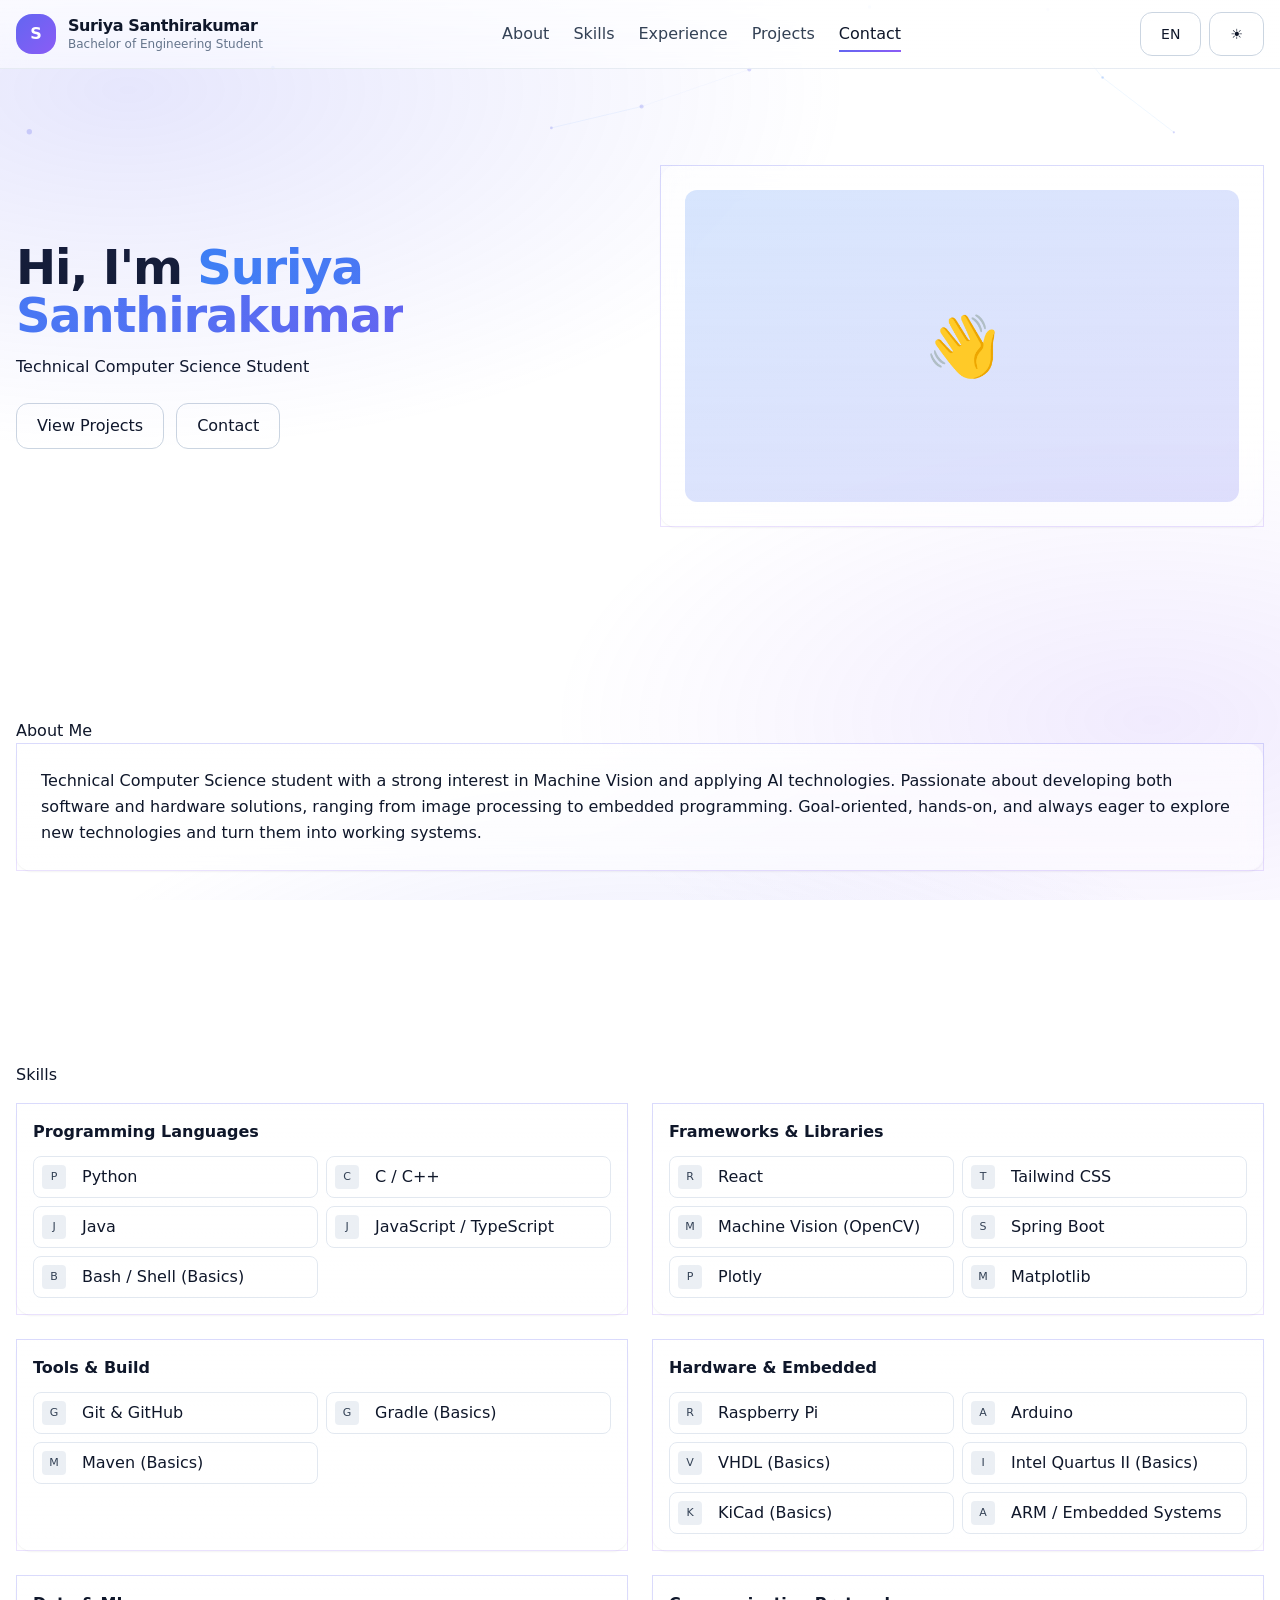
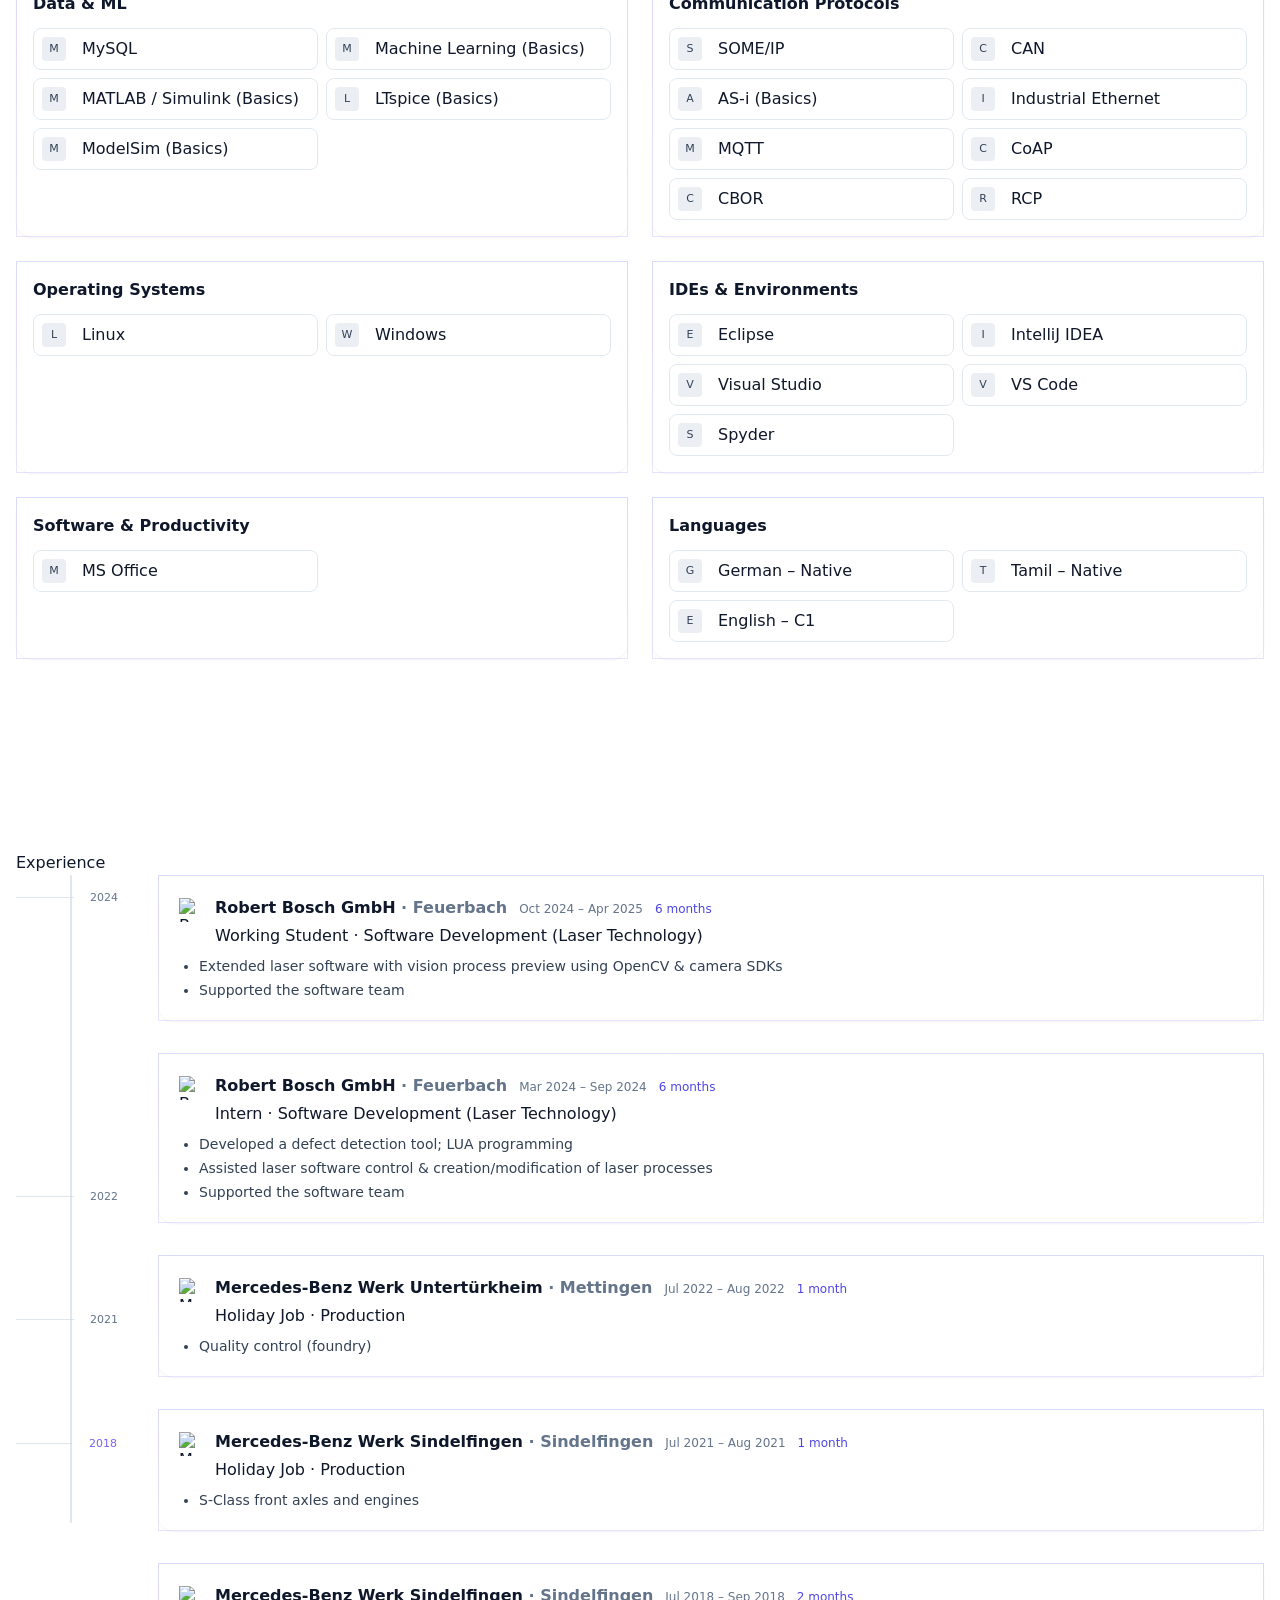
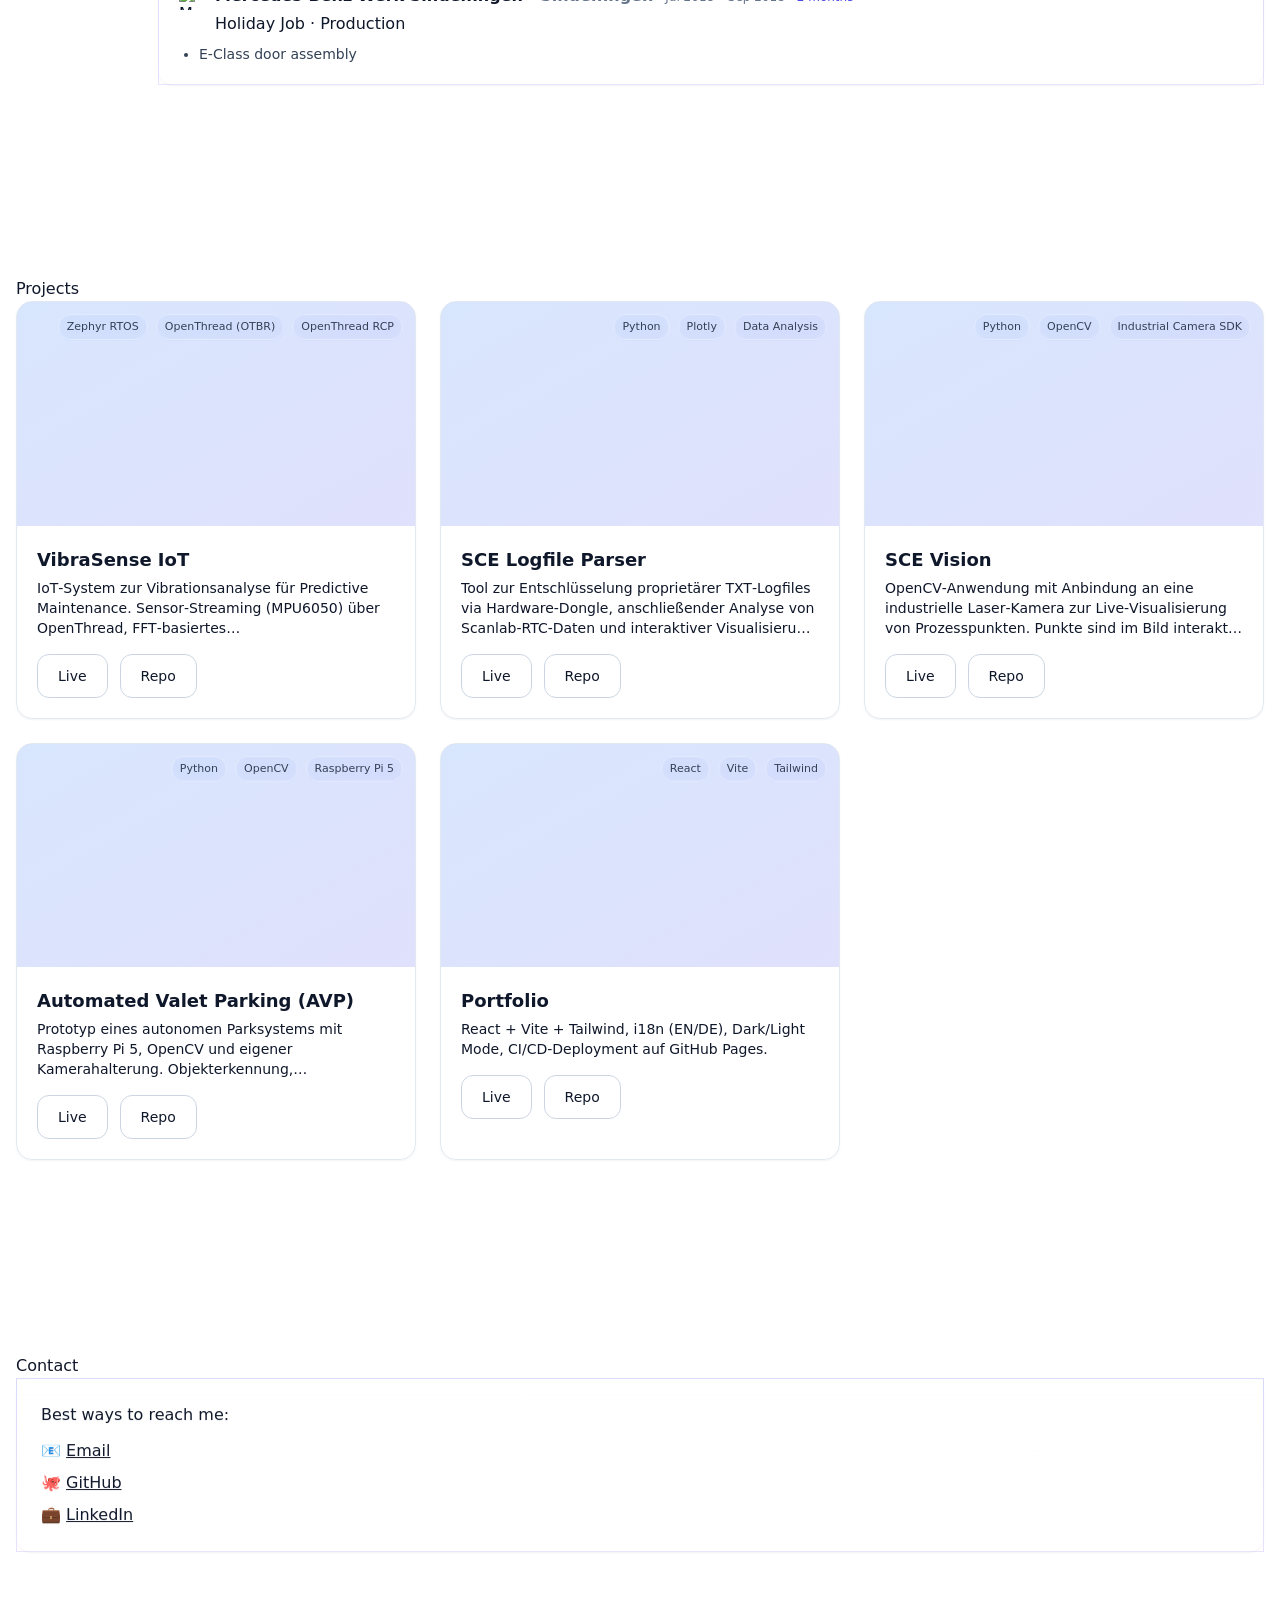
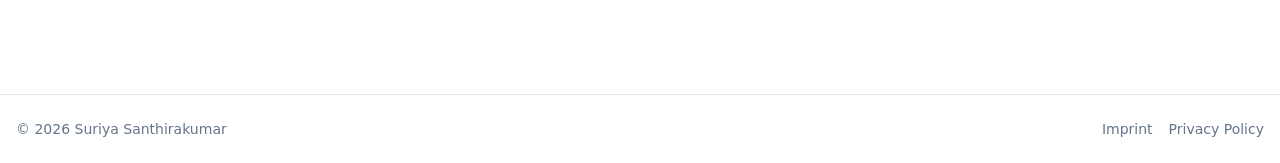
==== commit 97577891: "Updates" ====
--- a/index.html
+++ b/index.html
@@ -22,8 +22,8 @@
     <meta name="viewport" content="width=device-width, initial-scale=1.0" />
 
     <title>Suriya Santhirakumar – Portfolio</title>
-    <script type="module" crossorigin src="/assets/index-BxlNqWL8.js"></script>
-    <link rel="stylesheet" crossorigin href="/assets/index-CWs2UsdW.css">
+    <script type="module" crossorigin src="/assets/index-CRt2ff9B.js"></script>
+    <link rel="stylesheet" crossorigin href="/assets/index-B0IJnoq1.css">
   </head>
   <body class="bg-white text-slate-900 dark:bg-slate-950 dark:text-slate-100">
     <div id="root"></div>
--- a/assets/index-B0IJnoq1.css
+++ b/assets/index-B0IJnoq1.css
@@ -0,0 +1 @@
+*,:before,:after{--tw-border-spacing-x: 0;--tw-border-spacing-y: 0;--tw-translate-x: 0;--tw-translate-y: 0;--tw-rotate: 0;--tw-skew-x: 0;--tw-skew-y: 0;--tw-scale-x: 1;--tw-scale-y: 1;--tw-pan-x: ;--tw-pan-y: ;--tw-pinch-zoom: ;--tw-scroll-snap-strictness: proximity;--tw-gradient-from-position: ;--tw-gradient-via-position: ;--tw-gradient-to-position: ;--tw-ordinal: ;--tw-slashed-zero: ;--tw-numeric-figure: ;--tw-numeric-spacing: ;--tw-numeric-fraction: ;--tw-ring-inset: ;--tw-ring-offset-width: 0px;--tw-ring-offset-color: #fff;--tw-ring-color: rgb(59 130 246 / .5);--tw-ring-offset-shadow: 0 0 #0000;--tw-ring-shadow: 0 0 #0000;--tw-shadow: 0 0 #0000;--tw-shadow-colored: 0 0 #0000;--tw-blur: ;--tw-brightness: ;--tw-contrast: ;--tw-grayscale: ;--tw-hue-rotate: ;--tw-invert: ;--tw-saturate: ;--tw-sepia: ;--tw-drop-shadow: ;--tw-backdrop-blur: ;--tw-backdrop-brightness: ;--tw-backdrop-contrast: ;--tw-backdrop-grayscale: ;--tw-backdrop-hue-rotate: ;--tw-backdrop-invert: ;--tw-backdrop-opacity: ;--tw-backdrop-saturate: ;--tw-backdrop-sepia: ;--tw-contain-size: ;--tw-contain-layout: ;--tw-contain-paint: ;--tw-contain-style: }::backdrop{--tw-border-spacing-x: 0;--tw-border-spacing-y: 0;--tw-translate-x: 0;--tw-translate-y: 0;--tw-rotate: 0;--tw-skew-x: 0;--tw-skew-y: 0;--tw-scale-x: 1;--tw-scale-y: 1;--tw-pan-x: ;--tw-pan-y: ;--tw-pinch-zoom: ;--tw-scroll-snap-strictness: proximity;--tw-gradient-from-position: ;--tw-gradient-via-position: ;--tw-gradient-to-position: ;--tw-ordinal: ;--tw-slashed-zero: ;--tw-numeric-figure: ;--tw-numeric-spacing: ;--tw-numeric-fraction: ;--tw-ring-inset: ;--tw-ring-offset-width: 0px;--tw-ring-offset-color: #fff;--tw-ring-color: rgb(59 130 246 / .5);--tw-ring-offset-shadow: 0 0 #0000;--tw-ring-shadow: 0 0 #0000;--tw-shadow: 0 0 #0000;--tw-shadow-colored: 0 0 #0000;--tw-blur: ;--tw-brightness: ;--tw-contrast: ;--tw-grayscale: ;--tw-hue-rotate: ;--tw-invert: ;--tw-saturate: ;--tw-sepia: ;--tw-drop-shadow: ;--tw-backdrop-blur: ;--tw-backdrop-brightness: ;--tw-backdrop-contrast: ;--tw-backdrop-grayscale: ;--tw-backdrop-hue-rotate: ;--tw-backdrop-invert: ;--tw-backdrop-opacity: ;--tw-backdrop-saturate: ;--tw-backdrop-sepia: ;--tw-contain-size: ;--tw-contain-layout: ;--tw-contain-paint: ;--tw-contain-style: }*,:before,:after{box-sizing:border-box;border-width:0;border-style:solid;border-color:#e5e7eb}:before,:after{--tw-content: ""}html,:host{line-height:1.5;-webkit-text-size-adjust:100%;-moz-tab-size:4;-o-tab-size:4;tab-size:4;font-family:ui-sans-serif,system-ui,sans-serif,"Apple Color Emoji","Segoe UI Emoji",Segoe UI Symbol,"Noto Color Emoji";font-feature-settings:normal;font-variation-settings:normal;-webkit-tap-highlight-color:transparent}body{margin:0;line-height:inherit}hr{height:0;color:inherit;border-top-width:1px}abbr:where([title]){-webkit-text-decoration:underline dotted;text-decoration:underline dotted}h1,h2,h3,h4,h5,h6{font-size:inherit;font-weight:inherit}a{color:inherit;text-decoration:inherit}b,strong{font-weight:bolder}code,kbd,samp,pre{font-family:ui-monospace,SFMono-Regular,Menlo,Monaco,Consolas,Liberation Mono,Courier New,monospace;font-feature-settings:normal;font-variation-settings:normal;font-size:1em}small{font-size:80%}sub,sup{font-size:75%;line-height:0;position:relative;vertical-align:baseline}sub{bottom:-.25em}sup{top:-.5em}table{text-indent:0;border-color:inherit;border-collapse:collapse}button,input,optgroup,select,textarea{font-family:inherit;font-feature-settings:inherit;font-variation-settings:inherit;font-size:100%;font-weight:inherit;line-height:inherit;letter-spacing:inherit;color:inherit;margin:0;padding:0}button,select{text-transform:none}button,input:where([type=button]),input:where([type=reset]),input:where([type=submit]){-webkit-appearance:button;background-color:transparent;background-image:none}:-moz-focusring{outline:auto}:-moz-ui-invalid{box-shadow:none}progress{vertical-align:baseline}::-webkit-inner-spin-button,::-webkit-outer-spin-button{height:auto}[type=search]{-webkit-appearance:textfield;outline-offset:-2px}::-webkit-search-decoration{-webkit-appearance:none}::-webkit-file-upload-button{-webkit-appearance:button;font:inherit}summary{display:list-item}blockquote,dl,dd,h1,h2,h3,h4,h5,h6,hr,figure,p,pre{margin:0}fieldset{margin:0;padding:0}legend{padding:0}ol,ul,menu{list-style:none;margin:0;padding:0}dialog{padding:0}textarea{resize:vertical}input::-moz-placeholder,textarea::-moz-placeholder{opacity:1;color:#9ca3af}input::placeholder,textarea::placeholder{opacity:1;color:#9ca3af}button,[role=button]{cursor:pointer}:disabled{cursor:default}img,svg,video,canvas,audio,iframe,embed,object{display:block;vertical-align:middle}img,video{max-width:100%;height:auto}[hidden]:where(:not([hidden=until-found])){display:none}.container{width:100%;margin-right:auto;margin-left:auto;padding-right:1rem;padding-left:1rem}@media (min-width: 640px){.container{max-width:640px}}@media (min-width: 768px){.container{max-width:768px}}@media (min-width: 1024px){.container{max-width:1024px}}@media (min-width: 1280px){.container{max-width:1280px}}.sr-only{position:absolute;width:1px;height:1px;padding:0;margin:-1px;overflow:hidden;clip:rect(0,0,0,0);white-space:nowrap;border-width:0}.pointer-events-none{pointer-events:none}.visible{visibility:visible}.fixed{position:fixed}.absolute{position:absolute}.relative{position:relative}.sticky{position:sticky}.inset-0{inset:0}.-bottom-0\.5{bottom:-.125rem}.-left-\[44px\]{left:-44px}.-top-2{top:-.5rem}.bottom-0{bottom:0}.bottom-5{bottom:1.25rem}.left-0{left:0}.left-1\/2{left:50%}.right-0{right:0}.right-3{right:.75rem}.right-5{right:1.25rem}.top-0{top:0}.top-1{top:.25rem}.top-2\.5{top:.625rem}.top-3{top:.75rem}.top-4{top:1rem}.top-8{top:2rem}.z-0{z-index:0}.z-10{z-index:10}.z-40{z-index:40}.z-50{z-index:50}.z-\[-10\]{z-index:-10}.z-\[60\]{z-index:60}.mx-auto{margin-left:auto;margin-right:auto}.my-6{margin-top:1.5rem;margin-bottom:1.5rem}.mb-1{margin-bottom:.25rem}.mb-2{margin-bottom:.5rem}.mb-3{margin-bottom:.75rem}.mb-4{margin-bottom:1rem}.mb-6{margin-bottom:1.5rem}.mt-0\.5{margin-top:.125rem}.mt-1{margin-top:.25rem}.mt-12{margin-top:3rem}.mt-auto{margin-top:auto}.line-clamp-3{overflow:hidden;display:-webkit-box;-webkit-box-orient:vertical;-webkit-line-clamp:3}.block{display:block}.inline-block{display:inline-block}.flex{display:flex}.inline-flex{display:inline-flex}.grid{display:grid}.inline-grid{display:inline-grid}.hidden{display:none}.aspect-\[16\/9\]{aspect-ratio:16/9}.aspect-video{aspect-ratio:16 / 9}.h-0{height:0px}.h-10{height:2.5rem}.h-11{height:2.75rem}.h-4{height:1rem}.h-48{height:12rem}.h-6{height:1.5rem}.h-60{height:15rem}.h-\[2px\]{height:2px}.h-\[3px\]{height:3px}.h-\[56vh\]{height:56vh}.h-full{height:100%}.h-px{height:1px}.max-h-0{max-height:0px}.max-h-96{max-height:24rem}.max-h-\[88vh\]{max-height:88vh}.min-h-\[320px\]{min-height:320px}.min-h-\[40px\]{min-height:40px}.min-h-\[44px\]{min-height:44px}.w-0{width:0px}.w-10{width:2.5rem}.w-11{width:2.75rem}.w-6{width:1.5rem}.w-8{width:2rem}.w-\[2px\]{width:2px}.w-\[64px\]{width:64px}.w-\[min\(1000px\,92vw\)\]{width:min(1000px,92vw)}.w-full{width:100%}.min-w-0{min-width:0px}.min-w-\[28px\]{min-width:28px}.max-w-full{max-width:100%}.flex-1{flex:1 1 0%}.shrink-0{flex-shrink:0}.origin-left{transform-origin:left}.origin-top{transform-origin:top}.-translate-x-1\/2{--tw-translate-x: -50%;transform:translate(var(--tw-translate-x),var(--tw-translate-y)) rotate(var(--tw-rotate)) skew(var(--tw-skew-x)) skewY(var(--tw-skew-y)) scaleX(var(--tw-scale-x)) scaleY(var(--tw-scale-y))}.-translate-x-\[32px\]{--tw-translate-x: -32px;transform:translate(var(--tw-translate-x),var(--tw-translate-y)) rotate(var(--tw-rotate)) skew(var(--tw-skew-x)) skewY(var(--tw-skew-y)) scaleX(var(--tw-scale-x)) scaleY(var(--tw-scale-y))}.-translate-y-1\/2{--tw-translate-y: -50%;transform:translate(var(--tw-translate-x),var(--tw-translate-y)) rotate(var(--tw-rotate)) skew(var(--tw-skew-x)) skewY(var(--tw-skew-y)) scaleX(var(--tw-scale-x)) scaleY(var(--tw-scale-y))}.-translate-y-2{--tw-translate-y: -.5rem;transform:translate(var(--tw-translate-x),var(--tw-translate-y)) rotate(var(--tw-rotate)) skew(var(--tw-skew-x)) skewY(var(--tw-skew-y)) scaleX(var(--tw-scale-x)) scaleY(var(--tw-scale-y))}.translate-y-2{--tw-translate-y: .5rem;transform:translate(var(--tw-translate-x),var(--tw-translate-y)) rotate(var(--tw-rotate)) skew(var(--tw-skew-x)) skewY(var(--tw-skew-y)) scaleX(var(--tw-scale-x)) scaleY(var(--tw-scale-y))}.-rotate-45{--tw-rotate: -45deg;transform:translate(var(--tw-translate-x),var(--tw-translate-y)) rotate(var(--tw-rotate)) skew(var(--tw-skew-x)) skewY(var(--tw-skew-y)) scaleX(var(--tw-scale-x)) scaleY(var(--tw-scale-y))}.rotate-45{--tw-rotate: 45deg;transform:translate(var(--tw-translate-x),var(--tw-translate-y)) rotate(var(--tw-rotate)) skew(var(--tw-skew-x)) skewY(var(--tw-skew-y)) scaleX(var(--tw-scale-x)) scaleY(var(--tw-scale-y))}.scale-x-0{--tw-scale-x: 0;transform:translate(var(--tw-translate-x),var(--tw-translate-y)) rotate(var(--tw-rotate)) skew(var(--tw-skew-x)) skewY(var(--tw-skew-y)) scaleX(var(--tw-scale-x)) scaleY(var(--tw-scale-y))}.scale-x-100{--tw-scale-x: 1;transform:translate(var(--tw-translate-x),var(--tw-translate-y)) rotate(var(--tw-rotate)) skew(var(--tw-skew-x)) skewY(var(--tw-skew-y)) scaleX(var(--tw-scale-x)) scaleY(var(--tw-scale-y))}.cursor-pointer{cursor:pointer}.select-none{-webkit-user-select:none;-moz-user-select:none;user-select:none}.resize{resize:both}.snap-x{scroll-snap-type:x var(--tw-scroll-snap-strictness)}.snap-mandatory{--tw-scroll-snap-strictness: mandatory}.snap-center{scroll-snap-align:center}.list-disc{list-style-type:disc}.grid-cols-1{grid-template-columns:repeat(1,minmax(0,1fr))}.grid-cols-\[64px\,1fr\]{grid-template-columns:64px 1fr}.flex-col{flex-direction:column}.flex-wrap{flex-wrap:wrap}.place-content-center{place-content:center}.place-items-center{place-items:center}.items-start{align-items:flex-start}.items-center{align-items:center}.items-baseline{align-items:baseline}.justify-center{justify-content:center}.justify-between{justify-content:space-between}.gap-1\.5{gap:.375rem}.gap-10{gap:2.5rem}.gap-2{gap:.5rem}.gap-3{gap:.75rem}.gap-4{gap:1rem}.gap-6{gap:1.5rem}.gap-\[2px\]{gap:2px}.gap-x-2{-moz-column-gap:.5rem;column-gap:.5rem}.gap-y-1{row-gap:.25rem}.space-x-4>:not([hidden])~:not([hidden]){--tw-space-x-reverse: 0;margin-right:calc(1rem * var(--tw-space-x-reverse));margin-left:calc(1rem * calc(1 - var(--tw-space-x-reverse)))}.space-y-1>:not([hidden])~:not([hidden]){--tw-space-y-reverse: 0;margin-top:calc(.25rem * calc(1 - var(--tw-space-y-reverse)));margin-bottom:calc(.25rem * var(--tw-space-y-reverse))}.space-y-2>:not([hidden])~:not([hidden]){--tw-space-y-reverse: 0;margin-top:calc(.5rem * calc(1 - var(--tw-space-y-reverse)));margin-bottom:calc(.5rem * var(--tw-space-y-reverse))}.space-y-3>:not([hidden])~:not([hidden]){--tw-space-y-reverse: 0;margin-top:calc(.75rem * calc(1 - var(--tw-space-y-reverse)));margin-bottom:calc(.75rem * var(--tw-space-y-reverse))}.space-y-4>:not([hidden])~:not([hidden]){--tw-space-y-reverse: 0;margin-top:calc(1rem * calc(1 - var(--tw-space-y-reverse)));margin-bottom:calc(1rem * var(--tw-space-y-reverse))}.space-y-5>:not([hidden])~:not([hidden]){--tw-space-y-reverse: 0;margin-top:calc(1.25rem * calc(1 - var(--tw-space-y-reverse)));margin-bottom:calc(1.25rem * var(--tw-space-y-reverse))}.overflow-auto{overflow:auto}.overflow-hidden{overflow:hidden}.overflow-x-auto{overflow-x:auto}.overflow-x-clip{overflow-x:clip}.scroll-smooth{scroll-behavior:smooth}.truncate{overflow:hidden;text-overflow:ellipsis;white-space:nowrap}.break-words{overflow-wrap:break-word}.rounded{border-radius:.25rem}.rounded-2xl{border-radius:1rem}.rounded-full{border-radius:9999px}.rounded-lg{border-radius:.5rem}.rounded-md{border-radius:.375rem}.rounded-sm{border-radius:.125rem}.rounded-xl{border-radius:.75rem}.rounded-l-xl{border-top-left-radius:.75rem;border-bottom-left-radius:.75rem}.rounded-r-xl{border-top-right-radius:.75rem;border-bottom-right-radius:.75rem}.border{border-width:1px}.border-b{border-bottom-width:1px}.border-t{border-top-width:1px}.border-slate-200{--tw-border-opacity: 1;border-color:rgb(226 232 240 / var(--tw-border-opacity, 1))}.border-slate-300{--tw-border-opacity: 1;border-color:rgb(203 213 225 / var(--tw-border-opacity, 1))}.border-white\/30{border-color:#ffffff4d}.bg-black{--tw-bg-opacity: 1;background-color:rgb(0 0 0 / var(--tw-bg-opacity, 1))}.bg-current{background-color:currentColor}.bg-slate-200\/70{background-color:#e2e8f0b3}.bg-slate-300\/60{background-color:#cbd5e199}.bg-white{--tw-bg-opacity: 1;background-color:rgb(255 255 255 / var(--tw-bg-opacity, 1))}.bg-white\/50{background-color:#ffffff80}.bg-white\/70{background-color:#ffffffb3}.bg-white\/80{background-color:#fffc}.bg-gradient-to-br{background-image:linear-gradient(to bottom right,var(--tw-gradient-stops))}.bg-gradient-to-l{background-image:linear-gradient(to left,var(--tw-gradient-stops))}.bg-gradient-to-r{background-image:linear-gradient(to right,var(--tw-gradient-stops))}.from-blue-500{--tw-gradient-from: #3b82f6 var(--tw-gradient-from-position);--tw-gradient-to: rgb(59 130 246 / 0) var(--tw-gradient-to-position);--tw-gradient-stops: var(--tw-gradient-from), var(--tw-gradient-to)}.from-blue-500\/20{--tw-gradient-from: rgb(59 130 246 / .2) var(--tw-gradient-from-position);--tw-gradient-to: rgb(59 130 246 / 0) var(--tw-gradient-to-position);--tw-gradient-stops: var(--tw-gradient-from), var(--tw-gradient-to)}.from-slate-900\/20{--tw-gradient-from: rgb(15 23 42 / .2) var(--tw-gradient-from-position);--tw-gradient-to: rgb(15 23 42 / 0) var(--tw-gradient-to-position);--tw-gradient-stops: var(--tw-gradient-from), var(--tw-gradient-to)}.to-indigo-500{--tw-gradient-to: #6366f1 var(--tw-gradient-to-position)}.to-indigo-500\/20{--tw-gradient-to: rgb(99 102 241 / .2) var(--tw-gradient-to-position)}.to-transparent{--tw-gradient-to: transparent var(--tw-gradient-to-position)}.bg-clip-text{-webkit-background-clip:text;background-clip:text}.object-contain{-o-object-fit:contain;object-fit:contain}.object-cover{-o-object-fit:cover;object-fit:cover}.p-2{padding:.5rem}.p-4{padding:1rem}.p-6{padding:1.5rem}.px-2{padding-left:.5rem;padding-right:.5rem}.px-3{padding-left:.75rem;padding-right:.75rem}.px-4{padding-left:1rem;padding-right:1rem}.py-1{padding-top:.25rem;padding-bottom:.25rem}.py-1\.5{padding-top:.375rem;padding-bottom:.375rem}.py-2{padding-top:.5rem;padding-bottom:.5rem}.py-3{padding-top:.75rem;padding-bottom:.75rem}.py-4{padding-top:1rem;padding-bottom:1rem}.py-6{padding-top:1.5rem;padding-bottom:1.5rem}.pb-2{padding-bottom:.5rem}.pl-5{padding-left:1.25rem}.pr-1{padding-right:.25rem}.pt-2{padding-top:.5rem}.text-4xl{font-size:2.25rem;line-height:2.5rem}.text-6xl{font-size:3.75rem;line-height:1}.text-\[10px\]{font-size:10px}.text-\[11px\]{font-size:11px}.text-\[12px\]{font-size:12px}.text-\[13px\]{font-size:13px}.text-lg{font-size:1.125rem;line-height:1.75rem}.text-sm{font-size:.875rem;line-height:1.25rem}.text-xs{font-size:.75rem;line-height:1rem}.font-bold{font-weight:700}.font-medium{font-weight:500}.font-semibold{font-weight:600}.leading-\[1\],.leading-none{line-height:1}.leading-relaxed{line-height:1.625}.leading-tight{line-height:1.25}.tracking-tight{letter-spacing:-.025em}.text-indigo-600{--tw-text-opacity: 1;color:rgb(79 70 229 / var(--tw-text-opacity, 1))}.text-slate-500{--tw-text-opacity: 1;color:rgb(100 116 139 / var(--tw-text-opacity, 1))}.text-slate-600{--tw-text-opacity: 1;color:rgb(71 85 105 / var(--tw-text-opacity, 1))}.text-slate-700{--tw-text-opacity: 1;color:rgb(51 65 85 / var(--tw-text-opacity, 1))}.text-slate-900{--tw-text-opacity: 1;color:rgb(15 23 42 / var(--tw-text-opacity, 1))}.text-transparent{color:transparent}.text-white{--tw-text-opacity: 1;color:rgb(255 255 255 / var(--tw-text-opacity, 1))}.underline{text-decoration-line:underline}.opacity-0{opacity:0}.opacity-100{opacity:1}.shadow{--tw-shadow: 0 1px 3px 0 rgb(0 0 0 / .1), 0 1px 2px -1px rgb(0 0 0 / .1);--tw-shadow-colored: 0 1px 3px 0 var(--tw-shadow-color), 0 1px 2px -1px var(--tw-shadow-color);box-shadow:var(--tw-ring-offset-shadow, 0 0 #0000),var(--tw-ring-shadow, 0 0 #0000),var(--tw-shadow)}.shadow-sm{--tw-shadow: 0 1px 2px 0 rgb(0 0 0 / .05);--tw-shadow-colored: 0 1px 2px 0 var(--tw-shadow-color);box-shadow:var(--tw-ring-offset-shadow, 0 0 #0000),var(--tw-ring-shadow, 0 0 #0000),var(--tw-shadow)}.shadow-xl{--tw-shadow: 0 20px 25px -5px rgb(0 0 0 / .1), 0 8px 10px -6px rgb(0 0 0 / .1);--tw-shadow-colored: 0 20px 25px -5px var(--tw-shadow-color), 0 8px 10px -6px var(--tw-shadow-color);box-shadow:var(--tw-ring-offset-shadow, 0 0 #0000),var(--tw-ring-shadow, 0 0 #0000),var(--tw-shadow)}.outline-none{outline:2px solid transparent;outline-offset:2px}.blur{--tw-blur: blur(8px);filter:var(--tw-blur) var(--tw-brightness) var(--tw-contrast) var(--tw-grayscale) var(--tw-hue-rotate) var(--tw-invert) var(--tw-saturate) var(--tw-sepia) var(--tw-drop-shadow)}.filter{filter:var(--tw-blur) var(--tw-brightness) var(--tw-contrast) var(--tw-grayscale) var(--tw-hue-rotate) var(--tw-invert) var(--tw-saturate) var(--tw-sepia) var(--tw-drop-shadow)}.backdrop-blur{--tw-backdrop-blur: blur(8px);-webkit-backdrop-filter:var(--tw-backdrop-blur) var(--tw-backdrop-brightness) var(--tw-backdrop-contrast) var(--tw-backdrop-grayscale) var(--tw-backdrop-hue-rotate) var(--tw-backdrop-invert) var(--tw-backdrop-opacity) var(--tw-backdrop-saturate) var(--tw-backdrop-sepia);backdrop-filter:var(--tw-backdrop-blur) var(--tw-backdrop-brightness) var(--tw-backdrop-contrast) var(--tw-backdrop-grayscale) var(--tw-backdrop-hue-rotate) var(--tw-backdrop-invert) var(--tw-backdrop-opacity) var(--tw-backdrop-saturate) var(--tw-backdrop-sepia)}.backdrop-blur-sm{--tw-backdrop-blur: blur(4px);-webkit-backdrop-filter:var(--tw-backdrop-blur) var(--tw-backdrop-brightness) var(--tw-backdrop-contrast) var(--tw-backdrop-grayscale) var(--tw-backdrop-hue-rotate) var(--tw-backdrop-invert) var(--tw-backdrop-opacity) var(--tw-backdrop-saturate) var(--tw-backdrop-sepia);backdrop-filter:var(--tw-backdrop-blur) var(--tw-backdrop-brightness) var(--tw-backdrop-contrast) var(--tw-backdrop-grayscale) var(--tw-backdrop-hue-rotate) var(--tw-backdrop-invert) var(--tw-backdrop-opacity) var(--tw-backdrop-saturate) var(--tw-backdrop-sepia)}.transition{transition-property:color,background-color,border-color,text-decoration-color,fill,stroke,opacity,box-shadow,transform,filter,backdrop-filter;transition-timing-function:cubic-bezier(.4,0,.2,1);transition-duration:.15s}.transition-\[background\]{transition-property:background;transition-timing-function:cubic-bezier(.4,0,.2,1);transition-duration:.15s}.transition-\[max-height\]{transition-property:max-height;transition-timing-function:cubic-bezier(.4,0,.2,1);transition-duration:.15s}.transition-colors{transition-property:color,background-color,border-color,text-decoration-color,fill,stroke;transition-timing-function:cubic-bezier(.4,0,.2,1);transition-duration:.15s}.transition-opacity{transition-property:opacity;transition-timing-function:cubic-bezier(.4,0,.2,1);transition-duration:.15s}.transition-transform{transition-property:transform;transition-timing-function:cubic-bezier(.4,0,.2,1);transition-duration:.15s}.duration-300{transition-duration:.3s}.duration-500{transition-duration:.5s}:root{--accent-from:#3b82f6;--accent-to:#6366f1;--bg-from: rgba(59,130,246,.16);--bg-to: rgba(99,102,241,.12)}html,body,#root{width:100%;max-width:100%;overflow-x:hidden}main,section,.container{overflow-x:clip}img,video,iframe{max-width:100%;height:auto;display:block}.tsparticles-canvas-el{display:block;width:100%!important;max-width:100vw!important}html{scroll-behavior:smooth}.section{padding-top:4rem;padding-bottom:4rem}@media (min-width: 768px){.section{padding-top:6rem;padding-bottom:6rem}}.section{scroll-margin-top:84px}.card{border-radius:1rem;border-width:1px;--tw-shadow: 0 1px 2px 0 rgb(0 0 0 / .05);--tw-shadow-colored: 0 1px 2px 0 var(--tw-shadow-color);box-shadow:var(--tw-ring-offset-shadow, 0 0 #0000),var(--tw-ring-shadow, 0 0 #0000),var(--tw-shadow);background:linear-gradient(180deg,#ffffffa8,#ffffff7a) padding-box;border:1px solid transparent;-o-border-image:linear-gradient(180deg,color-mix(in srgb,var(--accent-from) 24%,transparent),color-mix(in srgb,var(--accent-to) 18%,transparent)) 1;border-image:linear-gradient(180deg,color-mix(in srgb,var(--accent-from) 24%,transparent),color-mix(in srgb,var(--accent-to) 18%,transparent)) 1;backdrop-filter:saturate(140%) blur(14px);-webkit-backdrop-filter:saturate(140%) blur(14px)}.dark .card{background:linear-gradient(180deg,#020617a8,#02061785) padding-box;-o-border-image:linear-gradient(180deg,color-mix(in srgb,var(--accent-from) 30%,transparent),color-mix(in srgb,var(--accent-to) 24%,transparent)) 1;border-image:linear-gradient(180deg,color-mix(in srgb,var(--accent-from) 30%,transparent),color-mix(in srgb,var(--accent-to) 24%,transparent)) 1}.glass-strong{background:linear-gradient(180deg,#ffffffc7,#ffffff8a) padding-box;border:1px solid transparent;-o-border-image:linear-gradient(180deg,color-mix(in srgb,var(--accent-from) 30%,transparent),color-mix(in srgb,var(--accent-to) 22%,transparent)) 1;border-image:linear-gradient(180deg,color-mix(in srgb,var(--accent-from) 30%,transparent),color-mix(in srgb,var(--accent-to) 22%,transparent)) 1;backdrop-filter:saturate(150%) blur(18px);-webkit-backdrop-filter:saturate(150%) blur(18px)}.dark .glass-strong{background:linear-gradient(180deg,#020617c7,#02061794) padding-box;-o-border-image:linear-gradient(180deg,color-mix(in srgb,var(--accent-from) 36%,transparent),color-mix(in srgb,var(--accent-to) 28%,transparent)) 1;border-image:linear-gradient(180deg,color-mix(in srgb,var(--accent-from) 36%,transparent),color-mix(in srgb,var(--accent-to) 28%,transparent)) 1}.glass-border{position:relative;isolation:isolate}.glass-border:before{content:"";position:absolute;inset:-1px;border-radius:inherit;pointer-events:none;background:linear-gradient(90deg,var(--accent-from),var(--accent-to));opacity:.1;z-index:-1;-webkit-mask:linear-gradient(#000 0 0),linear-gradient(#000 0 0) content-box;-webkit-mask-composite:xor;mask:linear-gradient(#000 0 0) exclude,linear-gradient(#000 0 0) content-box}.glass-nav{border-bottom-width:1px;border-color:#e2e8f0cc;background:linear-gradient(180deg,#ffffffb8,#ffffff85);backdrop-filter:saturate(140%) blur(14px);-webkit-backdrop-filter:saturate(140%) blur(14px)}.dark .glass-nav{border-color:#1e293bcc;background:linear-gradient(180deg,#020617a8,#02061780)}.btn{display:inline-flex;align-items:center;gap:.5rem;border-radius:.75rem;border-width:1px;padding:.625rem 1.25rem;transition-property:color,background-color,border-color,text-decoration-color,fill,stroke,opacity,box-shadow,transform,filter,backdrop-filter;transition-timing-function:cubic-bezier(.4,0,.2,1);transition-duration:.15s}.btn:hover{--tw-shadow: 0 1px 3px 0 rgb(0 0 0 / .1), 0 1px 2px -1px rgb(0 0 0 / .1);--tw-shadow-colored: 0 1px 3px 0 var(--tw-shadow-color), 0 1px 2px -1px var(--tw-shadow-color);box-shadow:var(--tw-ring-offset-shadow, 0 0 #0000),var(--tw-ring-shadow, 0 0 #0000),var(--tw-shadow)}.btn{--tw-border-opacity: 1;border-color:rgb(203 213 225 / var(--tw-border-opacity, 1));background-color:#fffc}.btn:is(.dark *){--tw-border-opacity: 1;border-color:rgb(51 65 85 / var(--tw-border-opacity, 1));background-color:#0f172a99}.btn{min-height:44px}.btn-cta{position:relative;overflow:hidden;isolation:isolate;--mx: 50%;--my: 50%}.btn-cta:before{content:"";position:absolute;inset:-2px;border-radius:14px;background:radial-gradient(120px 60px at var(--mx,50%) var(--my,50%),color-mix(in srgb,var(--accent-from) 30%,transparent),color-mix(in srgb,var(--accent-to) 22%,transparent),transparent 60%);opacity:0;transition:opacity .2s ease;z-index:-1}.btn-cta:hover:before,.btn-cta:focus-visible:before{opacity:1}.btn-cta:hover,.btn-cta:focus-visible{transform:translateY(-2px);box-shadow:0 10px 24px #00000014,0 0 0 1px color-mix(in srgb,var(--accent-to) 24%,transparent),inset 0 0 0 1px color-mix(in srgb,var(--accent-from) 18%,transparent);transition:transform .18s cubic-bezier(.2,.8,.2,1),box-shadow .18s cubic-bezier(.2,.8,.2,1)}.btn-cta:active{transform:translateY(0) scale(.98)}.accent-line{background:linear-gradient(90deg,var(--accent-from),var(--accent-to))}.tilt-card{transform-style:preserve-3d;backface-visibility:hidden;will-change:transform}@media (prefers-reduced-motion: reduce){.btn-cta,.btn{transition:none}}.hover\:-translate-y-0\.5:hover{--tw-translate-y: -.125rem;transform:translate(var(--tw-translate-x),var(--tw-translate-y)) rotate(var(--tw-rotate)) skew(var(--tw-skew-x)) skewY(var(--tw-skew-y)) scaleX(var(--tw-scale-x)) scaleY(var(--tw-scale-y))}.hover\:bg-white\/60:hover{background-color:#fff9}.hover\:text-slate-700:hover{--tw-text-opacity: 1;color:rgb(51 65 85 / var(--tw-text-opacity, 1))}.hover\:text-slate-900:hover{--tw-text-opacity: 1;color:rgb(15 23 42 / var(--tw-text-opacity, 1))}.hover\:underline:hover{text-decoration-line:underline}.hover\:shadow:hover{--tw-shadow: 0 1px 3px 0 rgb(0 0 0 / .1), 0 1px 2px -1px rgb(0 0 0 / .1);--tw-shadow-colored: 0 1px 3px 0 var(--tw-shadow-color), 0 1px 2px -1px var(--tw-shadow-color);box-shadow:var(--tw-ring-offset-shadow, 0 0 #0000),var(--tw-ring-shadow, 0 0 #0000),var(--tw-shadow)}.hover\:shadow-md:hover{--tw-shadow: 0 4px 6px -1px rgb(0 0 0 / .1), 0 2px 4px -2px rgb(0 0 0 / .1);--tw-shadow-colored: 0 4px 6px -1px var(--tw-shadow-color), 0 2px 4px -2px var(--tw-shadow-color);box-shadow:var(--tw-ring-offset-shadow, 0 0 #0000),var(--tw-ring-shadow, 0 0 #0000),var(--tw-shadow)}.group:hover .group-hover\:scale-105{--tw-scale-x: 1.05;--tw-scale-y: 1.05;transform:translate(var(--tw-translate-x),var(--tw-translate-y)) rotate(var(--tw-rotate)) skew(var(--tw-skew-x)) skewY(var(--tw-skew-y)) scaleX(var(--tw-scale-x)) scaleY(var(--tw-scale-y))}.group:hover .group-hover\:scale-x-100{--tw-scale-x: 1;transform:translate(var(--tw-translate-x),var(--tw-translate-y)) rotate(var(--tw-rotate)) skew(var(--tw-skew-x)) skewY(var(--tw-skew-y)) scaleX(var(--tw-scale-x)) scaleY(var(--tw-scale-y))}.group:hover .group-hover\:opacity-90{opacity:.9}.dark\:border-slate-700:is(.dark *){--tw-border-opacity: 1;border-color:rgb(51 65 85 / var(--tw-border-opacity, 1))}.dark\:border-slate-800:is(.dark *){--tw-border-opacity: 1;border-color:rgb(30 41 59 / var(--tw-border-opacity, 1))}.dark\:border-white\/10:is(.dark *){border-color:#ffffff1a}.dark\:bg-slate-700\/60:is(.dark *){background-color:#33415599}.dark\:bg-slate-800\/60:is(.dark *){background-color:#1e293b99}.dark\:bg-slate-800\/70:is(.dark *){background-color:#1e293bb3}.dark\:bg-slate-900\/40:is(.dark *){background-color:#0f172a66}.dark\:bg-slate-900\/60:is(.dark *){background-color:#0f172a99}.dark\:bg-slate-900\/80:is(.dark *){background-color:#0f172acc}.dark\:bg-slate-950:is(.dark *){--tw-bg-opacity: 1;background-color:rgb(2 6 23 / var(--tw-bg-opacity, 1))}.dark\:bg-slate-950\/60:is(.dark *){background-color:#02061799}.dark\:from-black\/30:is(.dark *){--tw-gradient-from: rgb(0 0 0 / .3) var(--tw-gradient-from-position);--tw-gradient-to: rgb(0 0 0 / 0) var(--tw-gradient-to-position);--tw-gradient-stops: var(--tw-gradient-from), var(--tw-gradient-to)}.dark\:text-indigo-400:is(.dark *){--tw-text-opacity: 1;color:rgb(129 140 248 / var(--tw-text-opacity, 1))}.dark\:text-slate-100:is(.dark *){--tw-text-opacity: 1;color:rgb(241 245 249 / var(--tw-text-opacity, 1))}.dark\:text-slate-200:is(.dark *){--tw-text-opacity: 1;color:rgb(226 232 240 / var(--tw-text-opacity, 1))}.dark\:text-slate-300:is(.dark *){--tw-text-opacity: 1;color:rgb(203 213 225 / var(--tw-text-opacity, 1))}.dark\:text-slate-400:is(.dark *){--tw-text-opacity: 1;color:rgb(148 163 184 / var(--tw-text-opacity, 1))}.dark\:text-white:is(.dark *){--tw-text-opacity: 1;color:rgb(255 255 255 / var(--tw-text-opacity, 1))}.dark\:hover\:bg-slate-800\/40:hover:is(.dark *){background-color:#1e293b66}.dark\:hover\:text-slate-200:hover:is(.dark *){--tw-text-opacity: 1;color:rgb(226 232 240 / var(--tw-text-opacity, 1))}.dark\:hover\:text-white:hover:is(.dark *){--tw-text-opacity: 1;color:rgb(255 255 255 / var(--tw-text-opacity, 1))}@media (min-width: 640px){.sm\:-left-\[62px\]{left:-62px}.sm\:mb-0{margin-bottom:0}.sm\:block{display:block}.sm\:h-\[66vh\]{height:66vh}.sm\:min-h-\[420px\]{min-height:420px}.sm\:w-\[92px\]{width:92px}.sm\:-translate-x-\[46px\]{--tw-translate-x: -46px;transform:translate(var(--tw-translate-x),var(--tw-translate-y)) rotate(var(--tw-rotate)) skew(var(--tw-skew-x)) skewY(var(--tw-skew-y)) scaleX(var(--tw-scale-x)) scaleY(var(--tw-scale-y))}.sm\:grid-cols-2{grid-template-columns:repeat(2,minmax(0,1fr))}.sm\:grid-cols-\[92px\,1fr\]{grid-template-columns:92px 1fr}.sm\:flex-row{flex-direction:row}.sm\:gap-2{gap:.5rem}.sm\:gap-4{gap:1rem}.sm\:gap-6{gap:1.5rem}.sm\:gap-x-3{-moz-column-gap:.75rem;column-gap:.75rem}.sm\:space-y-6>:not([hidden])~:not([hidden]){--tw-space-y-reverse: 0;margin-top:calc(1.5rem * calc(1 - var(--tw-space-y-reverse)));margin-bottom:calc(1.5rem * var(--tw-space-y-reverse))}.sm\:p-5{padding:1.25rem}.sm\:text-\[11px\]{font-size:11px}.sm\:text-sm{font-size:.875rem;line-height:1.25rem}.sm\:text-xs{font-size:.75rem;line-height:1rem}}@media (min-width: 768px){.md\:-left-\[74px\]{left:-74px}.md\:flex{display:flex}.md\:hidden{display:none}.md\:h-72{height:18rem}.md\:h-\[72vh\]{height:72vh}.md\:min-h-\[460px\]{min-height:460px}.md\:w-\[110px\]{width:110px}.md\:-translate-x-\[55px\]{--tw-translate-x: -55px;transform:translate(var(--tw-translate-x),var(--tw-translate-y)) rotate(var(--tw-rotate)) skew(var(--tw-skew-x)) skewY(var(--tw-skew-y)) scaleX(var(--tw-scale-x)) scaleY(var(--tw-scale-y))}.md\:grid-cols-2{grid-template-columns:repeat(2,minmax(0,1fr))}.md\:grid-cols-\[110px\,1fr\]{grid-template-columns:110px 1fr}.md\:gap-8{gap:2rem}.md\:space-y-8>:not([hidden])~:not([hidden]){--tw-space-y-reverse: 0;margin-top:calc(2rem * calc(1 - var(--tw-space-y-reverse)));margin-bottom:calc(2rem * var(--tw-space-y-reverse))}.md\:overflow-x-clip{overflow-x:clip}.md\:p-6{padding:1.5rem}.md\:px-6{padding-left:1.5rem;padding-right:1.5rem}.md\:text-5xl{font-size:3rem;line-height:1}.md\:text-xl{font-size:1.25rem;line-height:1.75rem}}@media (min-width: 1024px){.lg\:grid-cols-3{grid-template-columns:repeat(3,minmax(0,1fr))}}
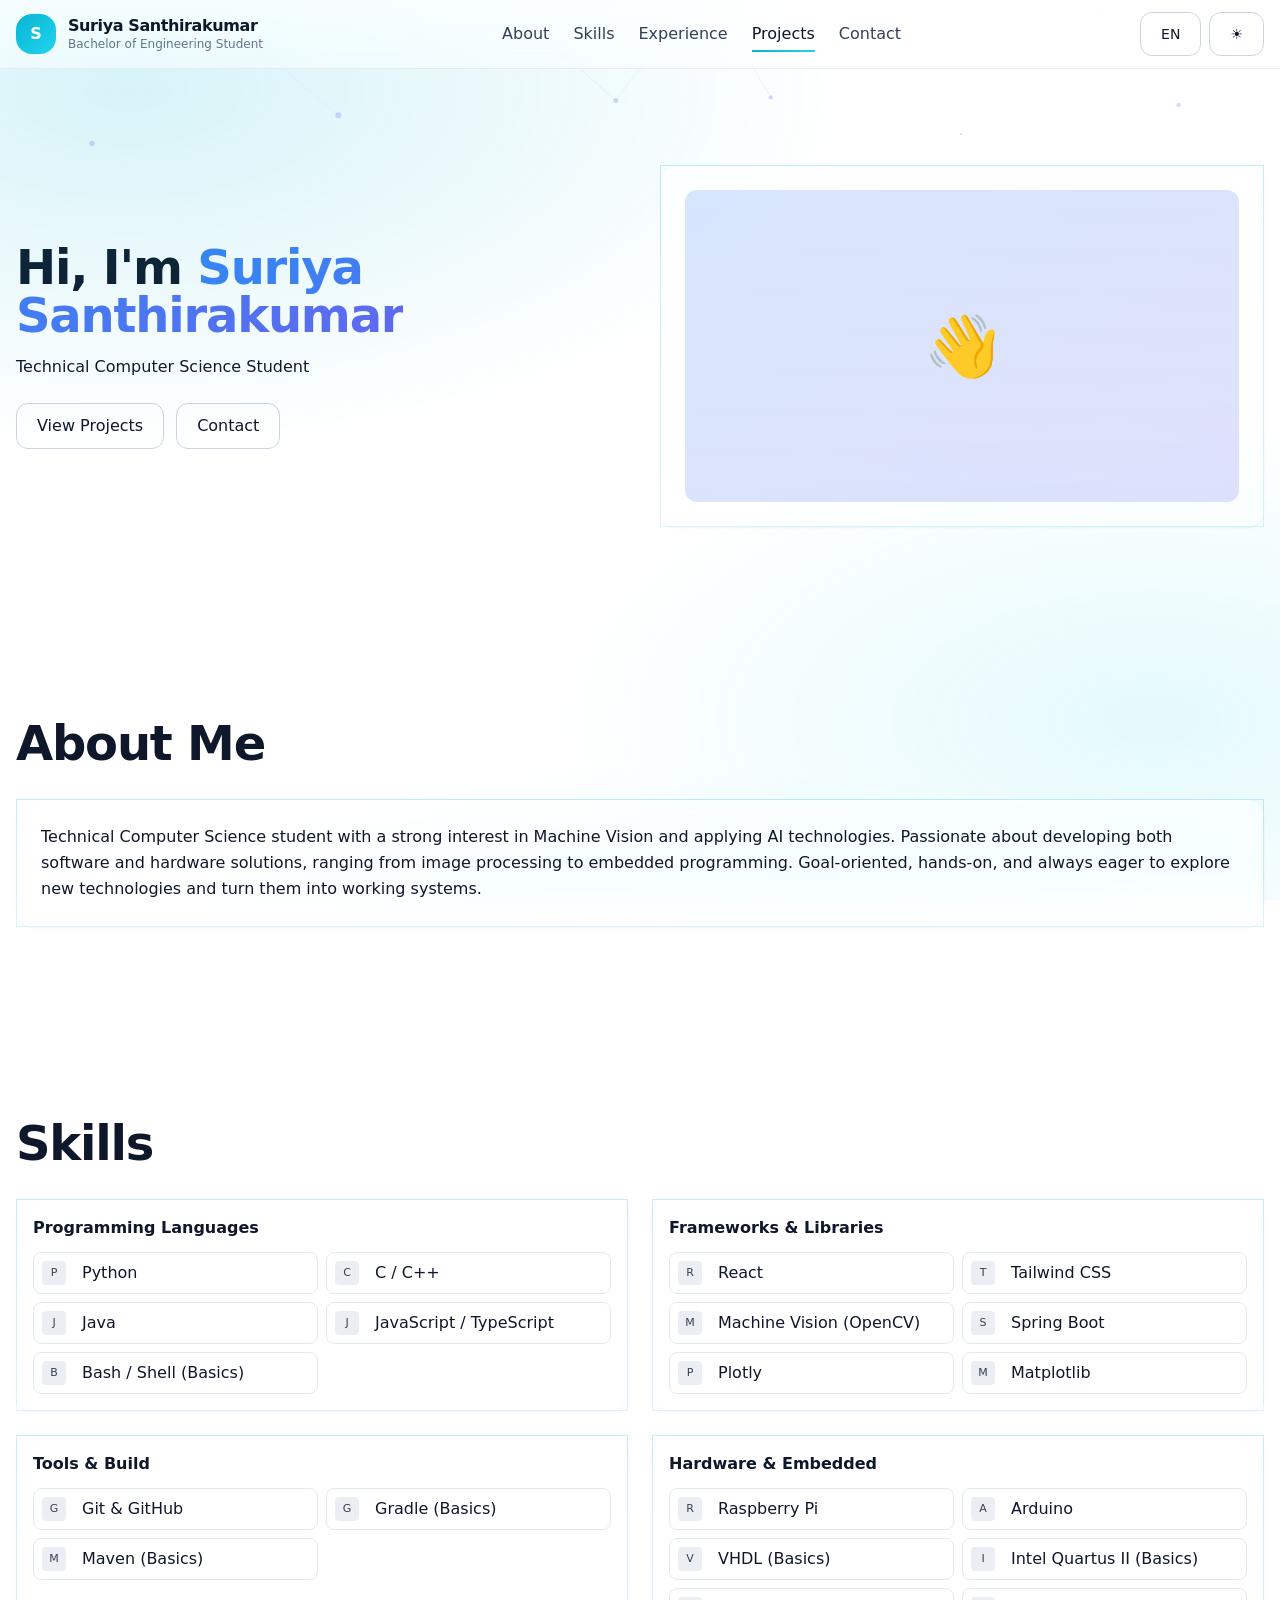
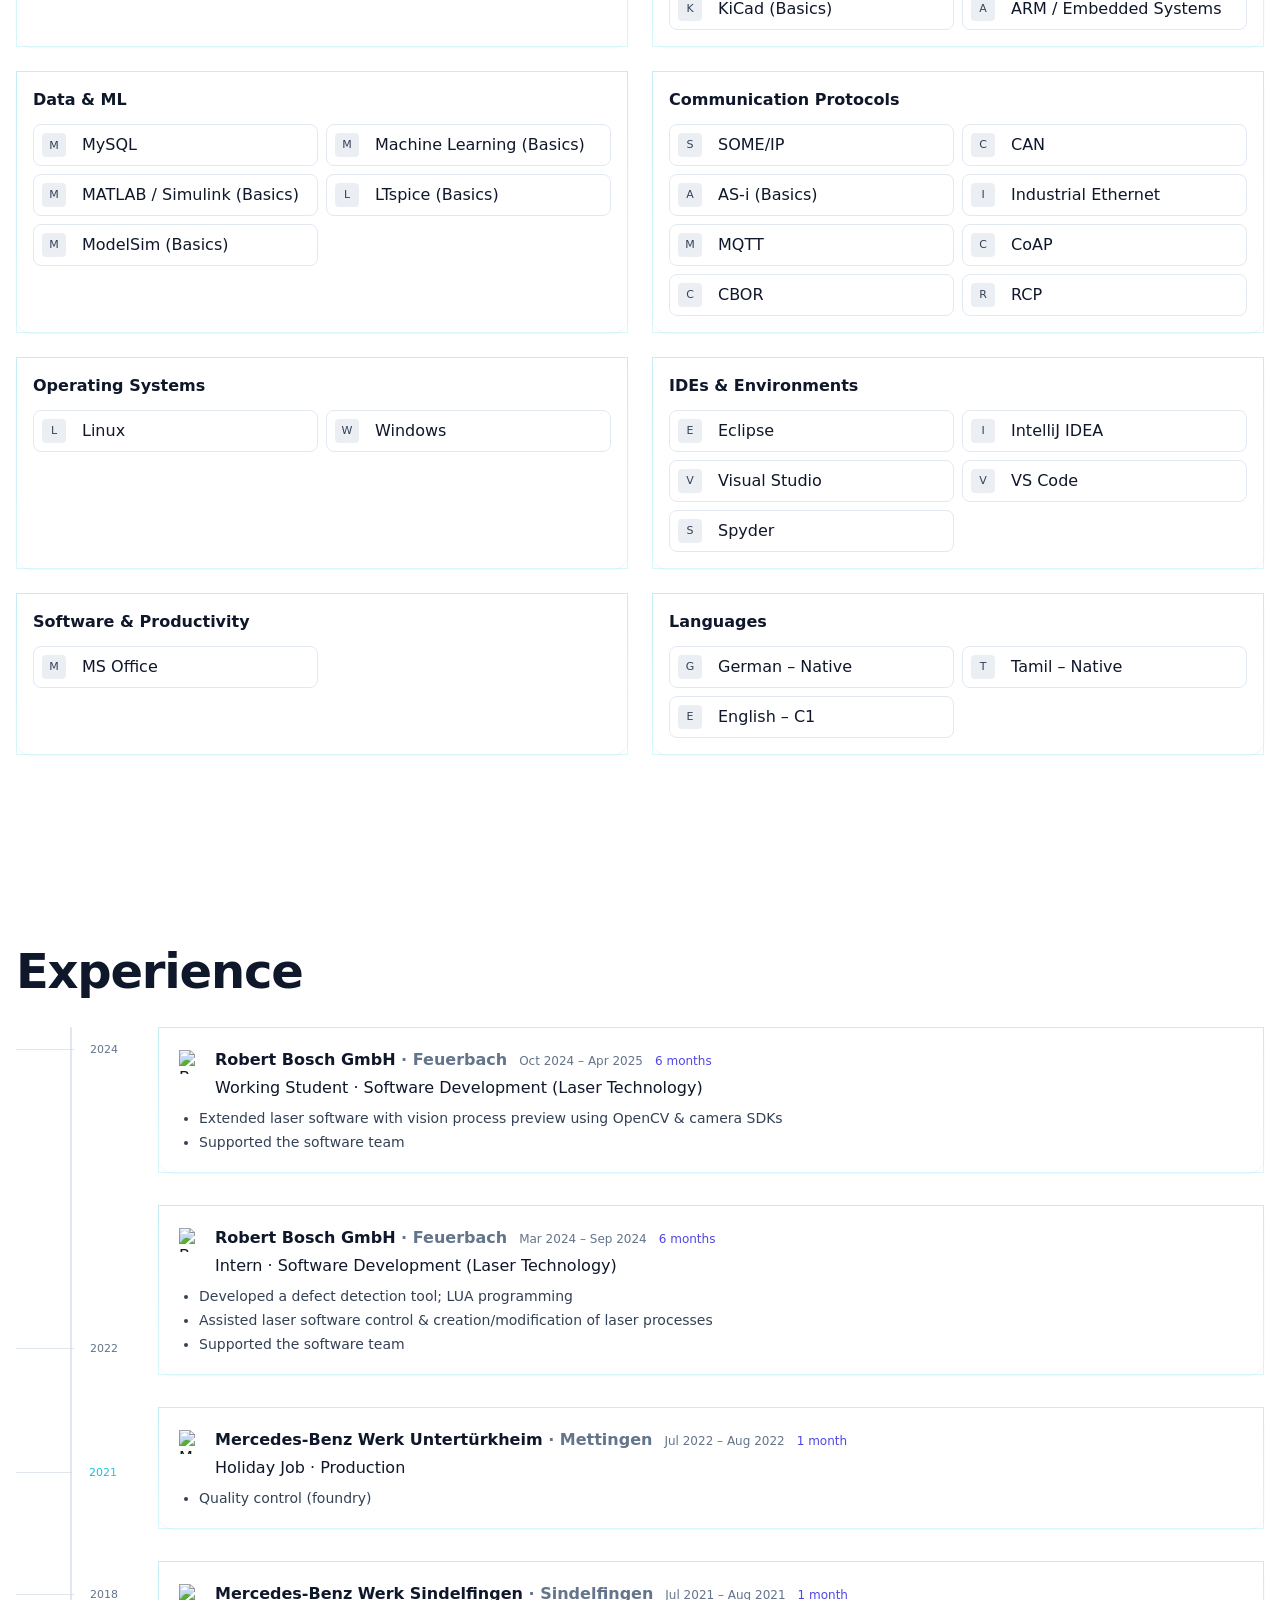
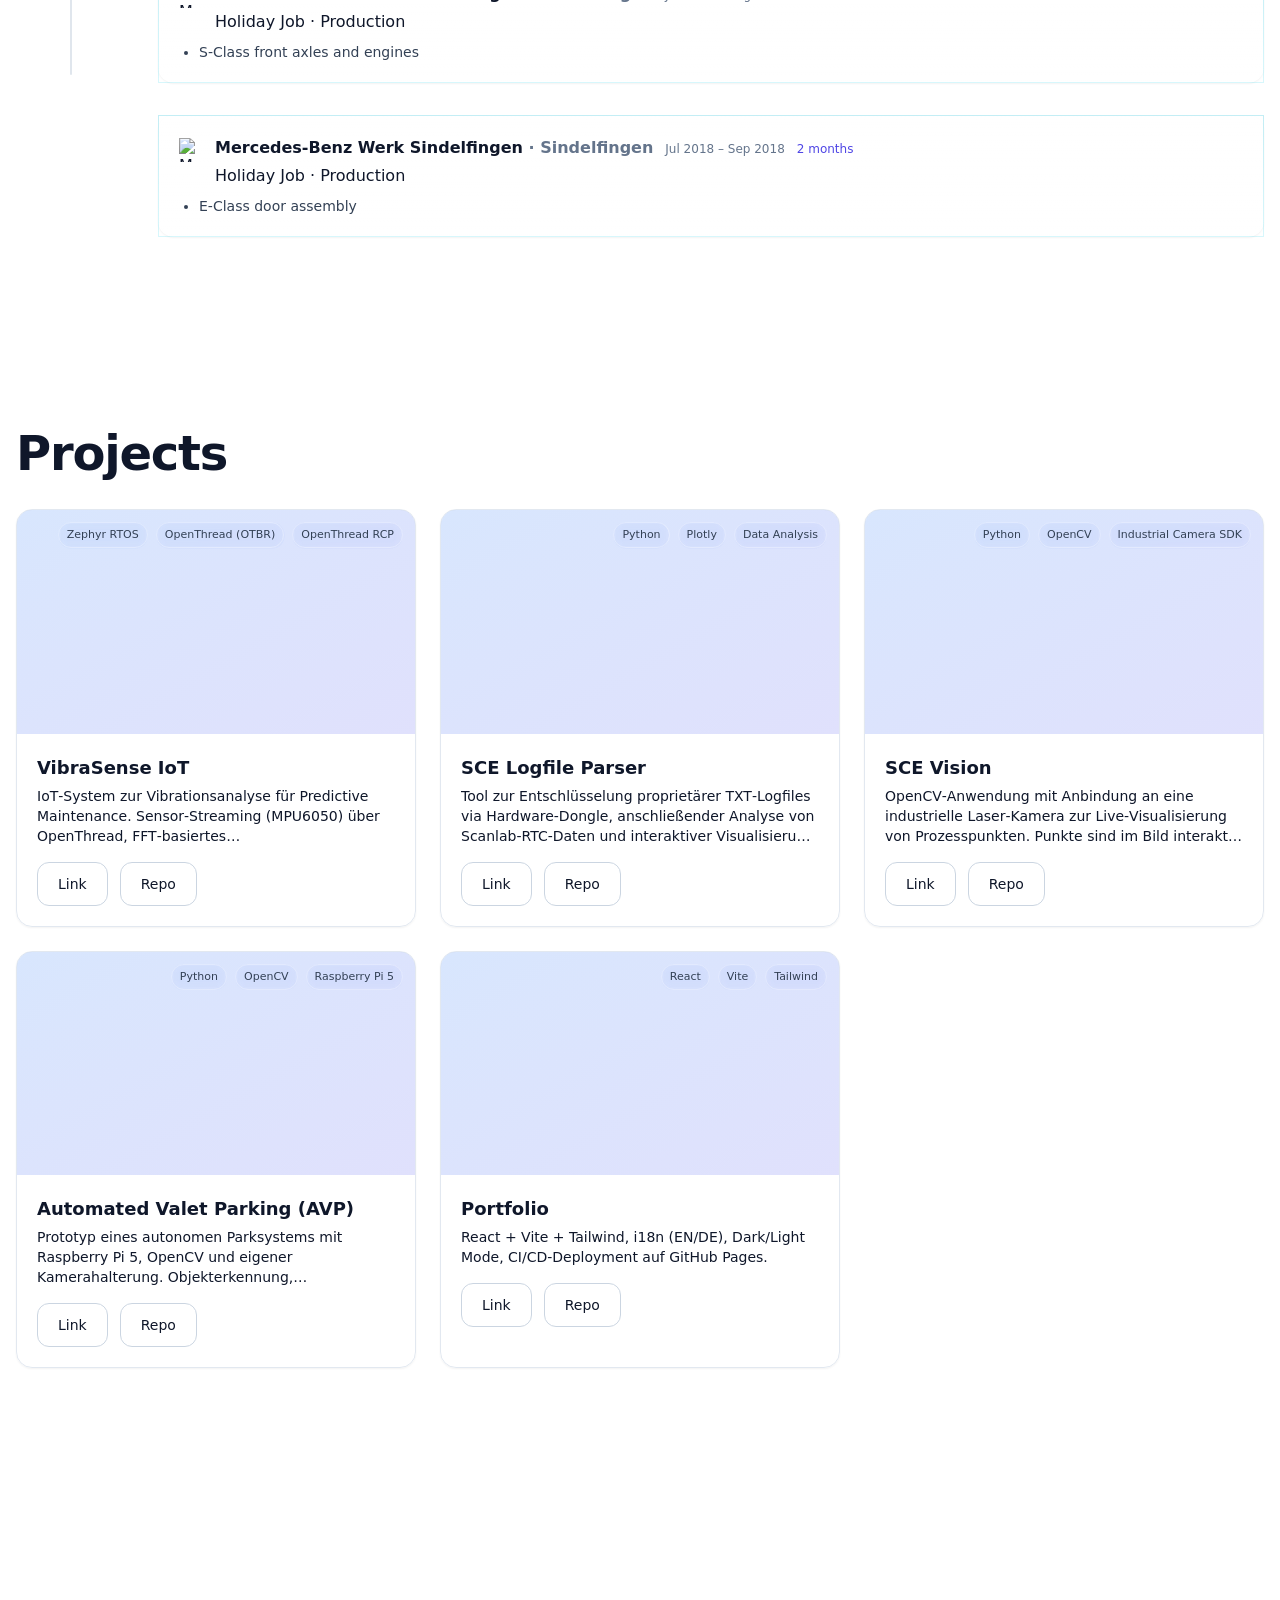
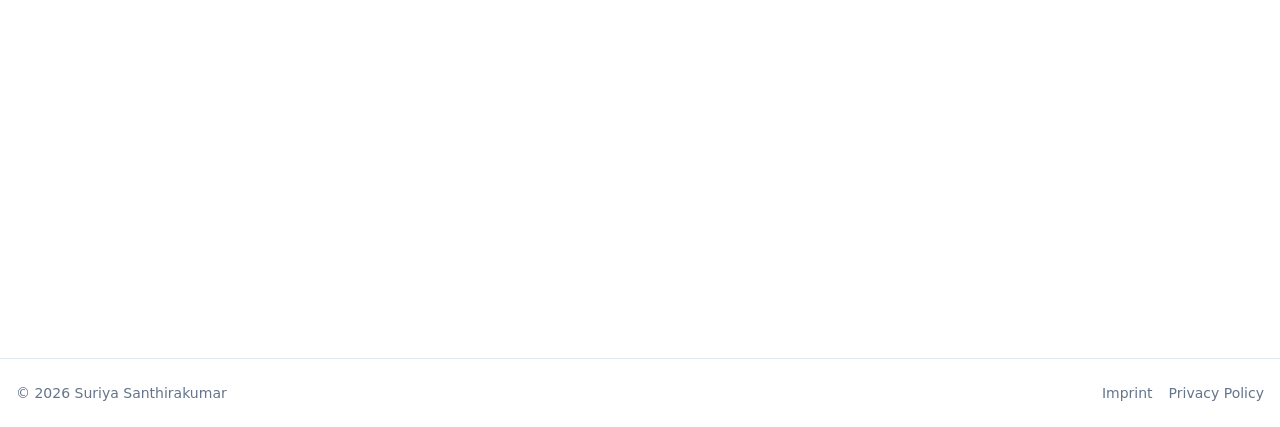
==== commit 744b1723: "Updates" ====
--- a/index.html
+++ b/index.html
@@ -22,8 +22,8 @@
     <meta name="viewport" content="width=device-width, initial-scale=1.0" />
 
     <title>Suriya Santhirakumar – Portfolio</title>
-    <script type="module" crossorigin src="/assets/index-CRt2ff9B.js"></script>
-    <link rel="stylesheet" crossorigin href="/assets/index-B0IJnoq1.css">
+    <script type="module" crossorigin src="/assets/index-B8n_OAfy.js"></script>
+    <link rel="stylesheet" crossorigin href="/assets/index-WKokNgQk.css">
   </head>
   <body class="bg-white text-slate-900 dark:bg-slate-950 dark:text-slate-100">
     <div id="root"></div>
--- a/assets/index-WKokNgQk.css
+++ b/assets/index-WKokNgQk.css
@@ -0,0 +1 @@
+*,:before,:after{--tw-border-spacing-x: 0;--tw-border-spacing-y: 0;--tw-translate-x: 0;--tw-translate-y: 0;--tw-rotate: 0;--tw-skew-x: 0;--tw-skew-y: 0;--tw-scale-x: 1;--tw-scale-y: 1;--tw-pan-x: ;--tw-pan-y: ;--tw-pinch-zoom: ;--tw-scroll-snap-strictness: proximity;--tw-gradient-from-position: ;--tw-gradient-via-position: ;--tw-gradient-to-position: ;--tw-ordinal: ;--tw-slashed-zero: ;--tw-numeric-figure: ;--tw-numeric-spacing: ;--tw-numeric-fraction: ;--tw-ring-inset: ;--tw-ring-offset-width: 0px;--tw-ring-offset-color: #fff;--tw-ring-color: rgb(59 130 246 / .5);--tw-ring-offset-shadow: 0 0 #0000;--tw-ring-shadow: 0 0 #0000;--tw-shadow: 0 0 #0000;--tw-shadow-colored: 0 0 #0000;--tw-blur: ;--tw-brightness: ;--tw-contrast: ;--tw-grayscale: ;--tw-hue-rotate: ;--tw-invert: ;--tw-saturate: ;--tw-sepia: ;--tw-drop-shadow: ;--tw-backdrop-blur: ;--tw-backdrop-brightness: ;--tw-backdrop-contrast: ;--tw-backdrop-grayscale: ;--tw-backdrop-hue-rotate: ;--tw-backdrop-invert: ;--tw-backdrop-opacity: ;--tw-backdrop-saturate: ;--tw-backdrop-sepia: ;--tw-contain-size: ;--tw-contain-layout: ;--tw-contain-paint: ;--tw-contain-style: }::backdrop{--tw-border-spacing-x: 0;--tw-border-spacing-y: 0;--tw-translate-x: 0;--tw-translate-y: 0;--tw-rotate: 0;--tw-skew-x: 0;--tw-skew-y: 0;--tw-scale-x: 1;--tw-scale-y: 1;--tw-pan-x: ;--tw-pan-y: ;--tw-pinch-zoom: ;--tw-scroll-snap-strictness: proximity;--tw-gradient-from-position: ;--tw-gradient-via-position: ;--tw-gradient-to-position: ;--tw-ordinal: ;--tw-slashed-zero: ;--tw-numeric-figure: ;--tw-numeric-spacing: ;--tw-numeric-fraction: ;--tw-ring-inset: ;--tw-ring-offset-width: 0px;--tw-ring-offset-color: #fff;--tw-ring-color: rgb(59 130 246 / .5);--tw-ring-offset-shadow: 0 0 #0000;--tw-ring-shadow: 0 0 #0000;--tw-shadow: 0 0 #0000;--tw-shadow-colored: 0 0 #0000;--tw-blur: ;--tw-brightness: ;--tw-contrast: ;--tw-grayscale: ;--tw-hue-rotate: ;--tw-invert: ;--tw-saturate: ;--tw-sepia: ;--tw-drop-shadow: ;--tw-backdrop-blur: ;--tw-backdrop-brightness: ;--tw-backdrop-contrast: ;--tw-backdrop-grayscale: ;--tw-backdrop-hue-rotate: ;--tw-backdrop-invert: ;--tw-backdrop-opacity: ;--tw-backdrop-saturate: ;--tw-backdrop-sepia: ;--tw-contain-size: ;--tw-contain-layout: ;--tw-contain-paint: ;--tw-contain-style: }*,:before,:after{box-sizing:border-box;border-width:0;border-style:solid;border-color:#e5e7eb}:before,:after{--tw-content: ""}html,:host{line-height:1.5;-webkit-text-size-adjust:100%;-moz-tab-size:4;-o-tab-size:4;tab-size:4;font-family:ui-sans-serif,system-ui,sans-serif,"Apple Color Emoji","Segoe UI Emoji",Segoe UI Symbol,"Noto Color Emoji";font-feature-settings:normal;font-variation-settings:normal;-webkit-tap-highlight-color:transparent}body{margin:0;line-height:inherit}hr{height:0;color:inherit;border-top-width:1px}abbr:where([title]){-webkit-text-decoration:underline dotted;text-decoration:underline dotted}h1,h2,h3,h4,h5,h6{font-size:inherit;font-weight:inherit}a{color:inherit;text-decoration:inherit}b,strong{font-weight:bolder}code,kbd,samp,pre{font-family:ui-monospace,SFMono-Regular,Menlo,Monaco,Consolas,Liberation Mono,Courier New,monospace;font-feature-settings:normal;font-variation-settings:normal;font-size:1em}small{font-size:80%}sub,sup{font-size:75%;line-height:0;position:relative;vertical-align:baseline}sub{bottom:-.25em}sup{top:-.5em}table{text-indent:0;border-color:inherit;border-collapse:collapse}button,input,optgroup,select,textarea{font-family:inherit;font-feature-settings:inherit;font-variation-settings:inherit;font-size:100%;font-weight:inherit;line-height:inherit;letter-spacing:inherit;color:inherit;margin:0;padding:0}button,select{text-transform:none}button,input:where([type=button]),input:where([type=reset]),input:where([type=submit]){-webkit-appearance:button;background-color:transparent;background-image:none}:-moz-focusring{outline:auto}:-moz-ui-invalid{box-shadow:none}progress{vertical-align:baseline}::-webkit-inner-spin-button,::-webkit-outer-spin-button{height:auto}[type=search]{-webkit-appearance:textfield;outline-offset:-2px}::-webkit-search-decoration{-webkit-appearance:none}::-webkit-file-upload-button{-webkit-appearance:button;font:inherit}summary{display:list-item}blockquote,dl,dd,h1,h2,h3,h4,h5,h6,hr,figure,p,pre{margin:0}fieldset{margin:0;padding:0}legend{padding:0}ol,ul,menu{list-style:none;margin:0;padding:0}dialog{padding:0}textarea{resize:vertical}input::-moz-placeholder,textarea::-moz-placeholder{opacity:1;color:#9ca3af}input::placeholder,textarea::placeholder{opacity:1;color:#9ca3af}button,[role=button]{cursor:pointer}:disabled{cursor:default}img,svg,video,canvas,audio,iframe,embed,object{display:block;vertical-align:middle}img,video{max-width:100%;height:auto}[hidden]:where(:not([hidden=until-found])){display:none}.container{width:100%;margin-right:auto;margin-left:auto;padding-right:1rem;padding-left:1rem}@media (min-width: 640px){.container{max-width:640px}}@media (min-width: 768px){.container{max-width:768px}}@media (min-width: 1024px){.container{max-width:1024px}}@media (min-width: 1280px){.container{max-width:1280px}}.sr-only{position:absolute;width:1px;height:1px;padding:0;margin:-1px;overflow:hidden;clip:rect(0,0,0,0);white-space:nowrap;border-width:0}.pointer-events-none{pointer-events:none}.visible{visibility:visible}.fixed{position:fixed}.absolute{position:absolute}.relative{position:relative}.sticky{position:sticky}.inset-0{inset:0}.-bottom-0\.5{bottom:-.125rem}.-left-\[44px\]{left:-44px}.-top-2{top:-.5rem}.bottom-0{bottom:0}.bottom-5{bottom:1.25rem}.left-0{left:0}.left-1\/2{left:50%}.right-0{right:0}.right-3{right:.75rem}.right-5{right:1.25rem}.top-0{top:0}.top-1{top:.25rem}.top-2\.5{top:.625rem}.top-3{top:.75rem}.top-4{top:1rem}.top-8{top:2rem}.z-0{z-index:0}.z-10{z-index:10}.z-40{z-index:40}.z-50{z-index:50}.z-\[-10\]{z-index:-10}.z-\[60\]{z-index:60}.mx-auto{margin-left:auto;margin-right:auto}.my-6{margin-top:1.5rem;margin-bottom:1.5rem}.mb-1{margin-bottom:.25rem}.mb-2{margin-bottom:.5rem}.mb-3{margin-bottom:.75rem}.mb-4{margin-bottom:1rem}.mb-6{margin-bottom:1.5rem}.mt-0\.5{margin-top:.125rem}.mt-1{margin-top:.25rem}.mt-12{margin-top:3rem}.mt-auto{margin-top:auto}.line-clamp-3{overflow:hidden;display:-webkit-box;-webkit-box-orient:vertical;-webkit-line-clamp:3}.block{display:block}.inline-block{display:inline-block}.flex{display:flex}.inline-flex{display:inline-flex}.grid{display:grid}.inline-grid{display:inline-grid}.hidden{display:none}.aspect-\[16\/9\]{aspect-ratio:16/9}.aspect-video{aspect-ratio:16 / 9}.h-0{height:0px}.h-10{height:2.5rem}.h-11{height:2.75rem}.h-4{height:1rem}.h-48{height:12rem}.h-6{height:1.5rem}.h-60{height:15rem}.h-\[2px\]{height:2px}.h-\[3px\]{height:3px}.h-\[56vh\]{height:56vh}.h-full{height:100%}.h-px{height:1px}.max-h-0{max-height:0px}.max-h-96{max-height:24rem}.max-h-\[88vh\]{max-height:88vh}.min-h-\[320px\]{min-height:320px}.min-h-\[40px\]{min-height:40px}.min-h-\[44px\]{min-height:44px}.w-0{width:0px}.w-10{width:2.5rem}.w-11{width:2.75rem}.w-6{width:1.5rem}.w-8{width:2rem}.w-\[2px\]{width:2px}.w-\[64px\]{width:64px}.w-\[min\(1000px\,92vw\)\]{width:min(1000px,92vw)}.w-full{width:100%}.min-w-0{min-width:0px}.min-w-\[28px\]{min-width:28px}.max-w-full{max-width:100%}.flex-1{flex:1 1 0%}.shrink-0{flex-shrink:0}.origin-left{transform-origin:left}.origin-top{transform-origin:top}.-translate-x-1\/2{--tw-translate-x: -50%;transform:translate(var(--tw-translate-x),var(--tw-translate-y)) rotate(var(--tw-rotate)) skew(var(--tw-skew-x)) skewY(var(--tw-skew-y)) scaleX(var(--tw-scale-x)) scaleY(var(--tw-scale-y))}.-translate-x-\[32px\]{--tw-translate-x: -32px;transform:translate(var(--tw-translate-x),var(--tw-translate-y)) rotate(var(--tw-rotate)) skew(var(--tw-skew-x)) skewY(var(--tw-skew-y)) scaleX(var(--tw-scale-x)) scaleY(var(--tw-scale-y))}.-translate-y-1\/2{--tw-translate-y: -50%;transform:translate(var(--tw-translate-x),var(--tw-translate-y)) rotate(var(--tw-rotate)) skew(var(--tw-skew-x)) skewY(var(--tw-skew-y)) scaleX(var(--tw-scale-x)) scaleY(var(--tw-scale-y))}.-translate-y-2{--tw-translate-y: -.5rem;transform:translate(var(--tw-translate-x),var(--tw-translate-y)) rotate(var(--tw-rotate)) skew(var(--tw-skew-x)) skewY(var(--tw-skew-y)) scaleX(var(--tw-scale-x)) scaleY(var(--tw-scale-y))}.translate-y-2{--tw-translate-y: .5rem;transform:translate(var(--tw-translate-x),var(--tw-translate-y)) rotate(var(--tw-rotate)) skew(var(--tw-skew-x)) skewY(var(--tw-skew-y)) scaleX(var(--tw-scale-x)) scaleY(var(--tw-scale-y))}.-rotate-45{--tw-rotate: -45deg;transform:translate(var(--tw-translate-x),var(--tw-translate-y)) rotate(var(--tw-rotate)) skew(var(--tw-skew-x)) skewY(var(--tw-skew-y)) scaleX(var(--tw-scale-x)) scaleY(var(--tw-scale-y))}.rotate-45{--tw-rotate: 45deg;transform:translate(var(--tw-translate-x),var(--tw-translate-y)) rotate(var(--tw-rotate)) skew(var(--tw-skew-x)) skewY(var(--tw-skew-y)) scaleX(var(--tw-scale-x)) scaleY(var(--tw-scale-y))}.scale-x-0{--tw-scale-x: 0;transform:translate(var(--tw-translate-x),var(--tw-translate-y)) rotate(var(--tw-rotate)) skew(var(--tw-skew-x)) skewY(var(--tw-skew-y)) scaleX(var(--tw-scale-x)) scaleY(var(--tw-scale-y))}.scale-x-100{--tw-scale-x: 1;transform:translate(var(--tw-translate-x),var(--tw-translate-y)) rotate(var(--tw-rotate)) skew(var(--tw-skew-x)) skewY(var(--tw-skew-y)) scaleX(var(--tw-scale-x)) scaleY(var(--tw-scale-y))}.cursor-pointer{cursor:pointer}.select-none{-webkit-user-select:none;-moz-user-select:none;user-select:none}.resize{resize:both}.snap-x{scroll-snap-type:x var(--tw-scroll-snap-strictness)}.snap-mandatory{--tw-scroll-snap-strictness: mandatory}.snap-center{scroll-snap-align:center}.list-disc{list-style-type:disc}.grid-cols-1{grid-template-columns:repeat(1,minmax(0,1fr))}.grid-cols-\[64px\,1fr\]{grid-template-columns:64px 1fr}.flex-col{flex-direction:column}.flex-wrap{flex-wrap:wrap}.place-content-center{place-content:center}.place-items-center{place-items:center}.items-start{align-items:flex-start}.items-center{align-items:center}.items-baseline{align-items:baseline}.justify-center{justify-content:center}.justify-between{justify-content:space-between}.gap-1\.5{gap:.375rem}.gap-10{gap:2.5rem}.gap-2{gap:.5rem}.gap-3{gap:.75rem}.gap-4{gap:1rem}.gap-6{gap:1.5rem}.gap-\[2px\]{gap:2px}.gap-x-2{-moz-column-gap:.5rem;column-gap:.5rem}.gap-y-1{row-gap:.25rem}.space-x-4>:not([hidden])~:not([hidden]){--tw-space-x-reverse: 0;margin-right:calc(1rem * var(--tw-space-x-reverse));margin-left:calc(1rem * calc(1 - var(--tw-space-x-reverse)))}.space-y-1>:not([hidden])~:not([hidden]){--tw-space-y-reverse: 0;margin-top:calc(.25rem * calc(1 - var(--tw-space-y-reverse)));margin-bottom:calc(.25rem * var(--tw-space-y-reverse))}.space-y-2>:not([hidden])~:not([hidden]){--tw-space-y-reverse: 0;margin-top:calc(.5rem * calc(1 - var(--tw-space-y-reverse)));margin-bottom:calc(.5rem * var(--tw-space-y-reverse))}.space-y-3>:not([hidden])~:not([hidden]){--tw-space-y-reverse: 0;margin-top:calc(.75rem * calc(1 - var(--tw-space-y-reverse)));margin-bottom:calc(.75rem * var(--tw-space-y-reverse))}.space-y-4>:not([hidden])~:not([hidden]){--tw-space-y-reverse: 0;margin-top:calc(1rem * calc(1 - var(--tw-space-y-reverse)));margin-bottom:calc(1rem * var(--tw-space-y-reverse))}.space-y-5>:not([hidden])~:not([hidden]){--tw-space-y-reverse: 0;margin-top:calc(1.25rem * calc(1 - var(--tw-space-y-reverse)));margin-bottom:calc(1.25rem * var(--tw-space-y-reverse))}.overflow-auto{overflow:auto}.overflow-hidden{overflow:hidden}.overflow-x-auto{overflow-x:auto}.overflow-x-clip{overflow-x:clip}.scroll-smooth{scroll-behavior:smooth}.truncate{overflow:hidden;text-overflow:ellipsis;white-space:nowrap}.break-words{overflow-wrap:break-word}.rounded{border-radius:.25rem}.rounded-2xl{border-radius:1rem}.rounded-full{border-radius:9999px}.rounded-lg{border-radius:.5rem}.rounded-md{border-radius:.375rem}.rounded-sm{border-radius:.125rem}.rounded-xl{border-radius:.75rem}.rounded-l-xl{border-top-left-radius:.75rem;border-bottom-left-radius:.75rem}.rounded-r-xl{border-top-right-radius:.75rem;border-bottom-right-radius:.75rem}.border{border-width:1px}.border-b{border-bottom-width:1px}.border-t{border-top-width:1px}.border-slate-200{--tw-border-opacity: 1;border-color:rgb(226 232 240 / var(--tw-border-opacity, 1))}.border-slate-300{--tw-border-opacity: 1;border-color:rgb(203 213 225 / var(--tw-border-opacity, 1))}.border-white\/30{border-color:#ffffff4d}.bg-black{--tw-bg-opacity: 1;background-color:rgb(0 0 0 / var(--tw-bg-opacity, 1))}.bg-current{background-color:currentColor}.bg-slate-200\/70{background-color:#e2e8f0b3}.bg-slate-300\/60{background-color:#cbd5e199}.bg-white{--tw-bg-opacity: 1;background-color:rgb(255 255 255 / var(--tw-bg-opacity, 1))}.bg-white\/50{background-color:#ffffff80}.bg-white\/70{background-color:#ffffffb3}.bg-white\/80{background-color:#fffc}.bg-gradient-to-br{background-image:linear-gradient(to bottom right,var(--tw-gradient-stops))}.bg-gradient-to-l{background-image:linear-gradient(to left,var(--tw-gradient-stops))}.bg-gradient-to-r{background-image:linear-gradient(to right,var(--tw-gradient-stops))}.from-blue-500{--tw-gradient-from: #3b82f6 var(--tw-gradient-from-position);--tw-gradient-to: rgb(59 130 246 / 0) var(--tw-gradient-to-position);--tw-gradient-stops: var(--tw-gradient-from), var(--tw-gradient-to)}.from-blue-500\/20{--tw-gradient-from: rgb(59 130 246 / .2) var(--tw-gradient-from-position);--tw-gradient-to: rgb(59 130 246 / 0) var(--tw-gradient-to-position);--tw-gradient-stops: var(--tw-gradient-from), var(--tw-gradient-to)}.from-slate-900\/20{--tw-gradient-from: rgb(15 23 42 / .2) var(--tw-gradient-from-position);--tw-gradient-to: rgb(15 23 42 / 0) var(--tw-gradient-to-position);--tw-gradient-stops: var(--tw-gradient-from), var(--tw-gradient-to)}.to-indigo-500{--tw-gradient-to: #6366f1 var(--tw-gradient-to-position)}.to-indigo-500\/20{--tw-gradient-to: rgb(99 102 241 / .2) var(--tw-gradient-to-position)}.to-transparent{--tw-gradient-to: transparent var(--tw-gradient-to-position)}.bg-clip-text{-webkit-background-clip:text;background-clip:text}.object-contain{-o-object-fit:contain;object-fit:contain}.object-cover{-o-object-fit:cover;object-fit:cover}.p-2{padding:.5rem}.p-4{padding:1rem}.p-6{padding:1.5rem}.px-2{padding-left:.5rem;padding-right:.5rem}.px-3{padding-left:.75rem;padding-right:.75rem}.px-4{padding-left:1rem;padding-right:1rem}.py-1{padding-top:.25rem;padding-bottom:.25rem}.py-1\.5{padding-top:.375rem;padding-bottom:.375rem}.py-2{padding-top:.5rem;padding-bottom:.5rem}.py-3{padding-top:.75rem;padding-bottom:.75rem}.py-4{padding-top:1rem;padding-bottom:1rem}.py-6{padding-top:1.5rem;padding-bottom:1.5rem}.pb-2{padding-bottom:.5rem}.pl-5{padding-left:1.25rem}.pr-1{padding-right:.25rem}.pt-2{padding-top:.5rem}.text-4xl{font-size:2.25rem;line-height:2.5rem}.text-6xl{font-size:3.75rem;line-height:1}.text-\[10px\]{font-size:10px}.text-\[11px\]{font-size:11px}.text-\[12px\]{font-size:12px}.text-\[13px\]{font-size:13px}.text-lg{font-size:1.125rem;line-height:1.75rem}.text-sm{font-size:.875rem;line-height:1.25rem}.text-xs{font-size:.75rem;line-height:1rem}.font-bold{font-weight:700}.font-medium{font-weight:500}.font-semibold{font-weight:600}.leading-\[1\],.leading-none{line-height:1}.leading-relaxed{line-height:1.625}.leading-tight{line-height:1.25}.tracking-tight{letter-spacing:-.025em}.text-indigo-600{--tw-text-opacity: 1;color:rgb(79 70 229 / var(--tw-text-opacity, 1))}.text-slate-500{--tw-text-opacity: 1;color:rgb(100 116 139 / var(--tw-text-opacity, 1))}.text-slate-600{--tw-text-opacity: 1;color:rgb(71 85 105 / var(--tw-text-opacity, 1))}.text-slate-700{--tw-text-opacity: 1;color:rgb(51 65 85 / var(--tw-text-opacity, 1))}.text-slate-900{--tw-text-opacity: 1;color:rgb(15 23 42 / var(--tw-text-opacity, 1))}.text-transparent{color:transparent}.text-white{--tw-text-opacity: 1;color:rgb(255 255 255 / var(--tw-text-opacity, 1))}.underline{text-decoration-line:underline}.opacity-0{opacity:0}.opacity-100{opacity:1}.shadow{--tw-shadow: 0 1px 3px 0 rgb(0 0 0 / .1), 0 1px 2px -1px rgb(0 0 0 / .1);--tw-shadow-colored: 0 1px 3px 0 var(--tw-shadow-color), 0 1px 2px -1px var(--tw-shadow-color);box-shadow:var(--tw-ring-offset-shadow, 0 0 #0000),var(--tw-ring-shadow, 0 0 #0000),var(--tw-shadow)}.shadow-sm{--tw-shadow: 0 1px 2px 0 rgb(0 0 0 / .05);--tw-shadow-colored: 0 1px 2px 0 var(--tw-shadow-color);box-shadow:var(--tw-ring-offset-shadow, 0 0 #0000),var(--tw-ring-shadow, 0 0 #0000),var(--tw-shadow)}.shadow-xl{--tw-shadow: 0 20px 25px -5px rgb(0 0 0 / .1), 0 8px 10px -6px rgb(0 0 0 / .1);--tw-shadow-colored: 0 20px 25px -5px var(--tw-shadow-color), 0 8px 10px -6px var(--tw-shadow-color);box-shadow:var(--tw-ring-offset-shadow, 0 0 #0000),var(--tw-ring-shadow, 0 0 #0000),var(--tw-shadow)}.outline-none{outline:2px solid transparent;outline-offset:2px}.blur{--tw-blur: blur(8px);filter:var(--tw-blur) var(--tw-brightness) var(--tw-contrast) var(--tw-grayscale) var(--tw-hue-rotate) var(--tw-invert) var(--tw-saturate) var(--tw-sepia) var(--tw-drop-shadow)}.filter{filter:var(--tw-blur) var(--tw-brightness) var(--tw-contrast) var(--tw-grayscale) var(--tw-hue-rotate) var(--tw-invert) var(--tw-saturate) var(--tw-sepia) var(--tw-drop-shadow)}.backdrop-blur{--tw-backdrop-blur: blur(8px);-webkit-backdrop-filter:var(--tw-backdrop-blur) var(--tw-backdrop-brightness) var(--tw-backdrop-contrast) var(--tw-backdrop-grayscale) var(--tw-backdrop-hue-rotate) var(--tw-backdrop-invert) var(--tw-backdrop-opacity) var(--tw-backdrop-saturate) var(--tw-backdrop-sepia);backdrop-filter:var(--tw-backdrop-blur) var(--tw-backdrop-brightness) var(--tw-backdrop-contrast) var(--tw-backdrop-grayscale) var(--tw-backdrop-hue-rotate) var(--tw-backdrop-invert) var(--tw-backdrop-opacity) var(--tw-backdrop-saturate) var(--tw-backdrop-sepia)}.backdrop-blur-sm{--tw-backdrop-blur: blur(4px);-webkit-backdrop-filter:var(--tw-backdrop-blur) var(--tw-backdrop-brightness) var(--tw-backdrop-contrast) var(--tw-backdrop-grayscale) var(--tw-backdrop-hue-rotate) var(--tw-backdrop-invert) var(--tw-backdrop-opacity) var(--tw-backdrop-saturate) var(--tw-backdrop-sepia);backdrop-filter:var(--tw-backdrop-blur) var(--tw-backdrop-brightness) var(--tw-backdrop-contrast) var(--tw-backdrop-grayscale) var(--tw-backdrop-hue-rotate) var(--tw-backdrop-invert) var(--tw-backdrop-opacity) var(--tw-backdrop-saturate) var(--tw-backdrop-sepia)}.transition{transition-property:color,background-color,border-color,text-decoration-color,fill,stroke,opacity,box-shadow,transform,filter,backdrop-filter;transition-timing-function:cubic-bezier(.4,0,.2,1);transition-duration:.15s}.transition-\[background\]{transition-property:background;transition-timing-function:cubic-bezier(.4,0,.2,1);transition-duration:.15s}.transition-\[max-height\]{transition-property:max-height;transition-timing-function:cubic-bezier(.4,0,.2,1);transition-duration:.15s}.transition-colors{transition-property:color,background-color,border-color,text-decoration-color,fill,stroke;transition-timing-function:cubic-bezier(.4,0,.2,1);transition-duration:.15s}.transition-opacity{transition-property:opacity;transition-timing-function:cubic-bezier(.4,0,.2,1);transition-duration:.15s}.transition-transform{transition-property:transform;transition-timing-function:cubic-bezier(.4,0,.2,1);transition-duration:.15s}.duration-300{transition-duration:.3s}.duration-500{transition-duration:.5s}.title{margin-bottom:2rem;font-size:1.875rem;line-height:2.25rem;font-weight:800;letter-spacing:-.025em}@media (min-width: 640px){.title{font-size:2.25rem;line-height:2.5rem}}@media (min-width: 768px){.title{font-size:3rem;line-height:1}}:root{--accent-from:#3b82f6;--accent-to:#6366f1;--bg-from: rgba(59,130,246,.16);--bg-to: rgba(99,102,241,.12)}html,body,#root{width:100%;max-width:100%;overflow-x:hidden}main,section,.container{overflow-x:clip}img,video,iframe{max-width:100%;height:auto;display:block}.tsparticles-canvas-el{display:block;width:100%!important;max-width:100vw!important}html{scroll-behavior:smooth}.section{padding-top:4rem;padding-bottom:4rem}@media (min-width: 768px){.section{padding-top:6rem;padding-bottom:6rem}}.section{scroll-margin-top:84px}.card{border-radius:1rem;border-width:1px;--tw-shadow: 0 1px 2px 0 rgb(0 0 0 / .05);--tw-shadow-colored: 0 1px 2px 0 var(--tw-shadow-color);box-shadow:var(--tw-ring-offset-shadow, 0 0 #0000),var(--tw-ring-shadow, 0 0 #0000),var(--tw-shadow);background:linear-gradient(180deg,#ffffffa8,#ffffff7a) padding-box;border:1px solid transparent;-o-border-image:linear-gradient(180deg,color-mix(in srgb,var(--accent-from) 24%,transparent),color-mix(in srgb,var(--accent-to) 18%,transparent)) 1;border-image:linear-gradient(180deg,color-mix(in srgb,var(--accent-from) 24%,transparent),color-mix(in srgb,var(--accent-to) 18%,transparent)) 1;backdrop-filter:saturate(140%) blur(14px);-webkit-backdrop-filter:saturate(140%) blur(14px)}.dark .card{background:linear-gradient(180deg,#020617a8,#02061785) padding-box;-o-border-image:linear-gradient(180deg,color-mix(in srgb,var(--accent-from) 30%,transparent),color-mix(in srgb,var(--accent-to) 24%,transparent)) 1;border-image:linear-gradient(180deg,color-mix(in srgb,var(--accent-from) 30%,transparent),color-mix(in srgb,var(--accent-to) 24%,transparent)) 1}.glass-strong{background:linear-gradient(180deg,#ffffffc7,#ffffff8a) padding-box;border:1px solid transparent;-o-border-image:linear-gradient(180deg,color-mix(in srgb,var(--accent-from) 30%,transparent),color-mix(in srgb,var(--accent-to) 22%,transparent)) 1;border-image:linear-gradient(180deg,color-mix(in srgb,var(--accent-from) 30%,transparent),color-mix(in srgb,var(--accent-to) 22%,transparent)) 1;backdrop-filter:saturate(150%) blur(18px);-webkit-backdrop-filter:saturate(150%) blur(18px)}.dark .glass-strong{background:linear-gradient(180deg,#020617c7,#02061794) padding-box;-o-border-image:linear-gradient(180deg,color-mix(in srgb,var(--accent-from) 36%,transparent),color-mix(in srgb,var(--accent-to) 28%,transparent)) 1;border-image:linear-gradient(180deg,color-mix(in srgb,var(--accent-from) 36%,transparent),color-mix(in srgb,var(--accent-to) 28%,transparent)) 1}.glass-border{position:relative;isolation:isolate}.glass-border:before{content:"";position:absolute;inset:-1px;border-radius:inherit;pointer-events:none;background:linear-gradient(90deg,var(--accent-from),var(--accent-to));opacity:.1;z-index:-1;-webkit-mask:linear-gradient(#000 0 0),linear-gradient(#000 0 0) content-box;-webkit-mask-composite:xor;mask:linear-gradient(#000 0 0) exclude,linear-gradient(#000 0 0) content-box}.glass-nav{border-bottom-width:1px;border-color:#e2e8f0cc;background:linear-gradient(180deg,#ffffffb8,#ffffff85);backdrop-filter:saturate(140%) blur(14px);-webkit-backdrop-filter:saturate(140%) blur(14px)}.dark .glass-nav{border-color:#1e293bcc;background:linear-gradient(180deg,#020617a8,#02061780)}.btn{display:inline-flex;align-items:center;gap:.5rem;border-radius:.75rem;border-width:1px;padding:.625rem 1.25rem;transition-property:color,background-color,border-color,text-decoration-color,fill,stroke,opacity,box-shadow,transform,filter,backdrop-filter;transition-timing-function:cubic-bezier(.4,0,.2,1);transition-duration:.15s}.btn:hover{--tw-shadow: 0 1px 3px 0 rgb(0 0 0 / .1), 0 1px 2px -1px rgb(0 0 0 / .1);--tw-shadow-colored: 0 1px 3px 0 var(--tw-shadow-color), 0 1px 2px -1px var(--tw-shadow-color);box-shadow:var(--tw-ring-offset-shadow, 0 0 #0000),var(--tw-ring-shadow, 0 0 #0000),var(--tw-shadow)}.btn{--tw-border-opacity: 1;border-color:rgb(203 213 225 / var(--tw-border-opacity, 1));background-color:#fffc}.btn:is(.dark *){--tw-border-opacity: 1;border-color:rgb(51 65 85 / var(--tw-border-opacity, 1));background-color:#0f172a99}.btn{min-height:44px}.btn-cta{position:relative;overflow:hidden;isolation:isolate;--mx: 50%;--my: 50%}.btn-cta:before{content:"";position:absolute;inset:-2px;border-radius:14px;background:radial-gradient(120px 60px at var(--mx,50%) var(--my,50%),color-mix(in srgb,var(--accent-from) 30%,transparent),color-mix(in srgb,var(--accent-to) 22%,transparent),transparent 60%);opacity:0;transition:opacity .2s ease;z-index:-1}.btn-cta:hover:before,.btn-cta:focus-visible:before{opacity:1}.btn-cta:hover,.btn-cta:focus-visible{transform:translateY(-2px);box-shadow:0 10px 24px #00000014,0 0 0 1px color-mix(in srgb,var(--accent-to) 24%,transparent),inset 0 0 0 1px color-mix(in srgb,var(--accent-from) 18%,transparent);transition:transform .18s cubic-bezier(.2,.8,.2,1),box-shadow .18s cubic-bezier(.2,.8,.2,1)}.btn-cta:active{transform:translateY(0) scale(.98)}.accent-line{background:linear-gradient(90deg,var(--accent-from),var(--accent-to))}.tilt-card{transform-style:preserve-3d;backface-visibility:hidden;will-change:transform}@media (prefers-reduced-motion: reduce){.btn-cta,.btn{transition:none}}.hover\:-translate-y-0\.5:hover{--tw-translate-y: -.125rem;transform:translate(var(--tw-translate-x),var(--tw-translate-y)) rotate(var(--tw-rotate)) skew(var(--tw-skew-x)) skewY(var(--tw-skew-y)) scaleX(var(--tw-scale-x)) scaleY(var(--tw-scale-y))}.hover\:bg-white\/60:hover{background-color:#fff9}.hover\:text-slate-700:hover{--tw-text-opacity: 1;color:rgb(51 65 85 / var(--tw-text-opacity, 1))}.hover\:text-slate-900:hover{--tw-text-opacity: 1;color:rgb(15 23 42 / var(--tw-text-opacity, 1))}.hover\:underline:hover{text-decoration-line:underline}.hover\:shadow:hover{--tw-shadow: 0 1px 3px 0 rgb(0 0 0 / .1), 0 1px 2px -1px rgb(0 0 0 / .1);--tw-shadow-colored: 0 1px 3px 0 var(--tw-shadow-color), 0 1px 2px -1px var(--tw-shadow-color);box-shadow:var(--tw-ring-offset-shadow, 0 0 #0000),var(--tw-ring-shadow, 0 0 #0000),var(--tw-shadow)}.hover\:shadow-md:hover{--tw-shadow: 0 4px 6px -1px rgb(0 0 0 / .1), 0 2px 4px -2px rgb(0 0 0 / .1);--tw-shadow-colored: 0 4px 6px -1px var(--tw-shadow-color), 0 2px 4px -2px var(--tw-shadow-color);box-shadow:var(--tw-ring-offset-shadow, 0 0 #0000),var(--tw-ring-shadow, 0 0 #0000),var(--tw-shadow)}.group:hover .group-hover\:scale-105{--tw-scale-x: 1.05;--tw-scale-y: 1.05;transform:translate(var(--tw-translate-x),var(--tw-translate-y)) rotate(var(--tw-rotate)) skew(var(--tw-skew-x)) skewY(var(--tw-skew-y)) scaleX(var(--tw-scale-x)) scaleY(var(--tw-scale-y))}.group:hover .group-hover\:scale-x-100{--tw-scale-x: 1;transform:translate(var(--tw-translate-x),var(--tw-translate-y)) rotate(var(--tw-rotate)) skew(var(--tw-skew-x)) skewY(var(--tw-skew-y)) scaleX(var(--tw-scale-x)) scaleY(var(--tw-scale-y))}.group:hover .group-hover\:opacity-90{opacity:.9}.dark\:border-slate-700:is(.dark *){--tw-border-opacity: 1;border-color:rgb(51 65 85 / var(--tw-border-opacity, 1))}.dark\:border-slate-800:is(.dark *){--tw-border-opacity: 1;border-color:rgb(30 41 59 / var(--tw-border-opacity, 1))}.dark\:border-white\/10:is(.dark *){border-color:#ffffff1a}.dark\:bg-slate-700\/60:is(.dark *){background-color:#33415599}.dark\:bg-slate-800\/60:is(.dark *){background-color:#1e293b99}.dark\:bg-slate-800\/70:is(.dark *){background-color:#1e293bb3}.dark\:bg-slate-900\/40:is(.dark *){background-color:#0f172a66}.dark\:bg-slate-900\/60:is(.dark *){background-color:#0f172a99}.dark\:bg-slate-900\/80:is(.dark *){background-color:#0f172acc}.dark\:bg-slate-950:is(.dark *){--tw-bg-opacity: 1;background-color:rgb(2 6 23 / var(--tw-bg-opacity, 1))}.dark\:bg-slate-950\/60:is(.dark *){background-color:#02061799}.dark\:from-black\/30:is(.dark *){--tw-gradient-from: rgb(0 0 0 / .3) var(--tw-gradient-from-position);--tw-gradient-to: rgb(0 0 0 / 0) var(--tw-gradient-to-position);--tw-gradient-stops: var(--tw-gradient-from), var(--tw-gradient-to)}.dark\:text-indigo-400:is(.dark *){--tw-text-opacity: 1;color:rgb(129 140 248 / var(--tw-text-opacity, 1))}.dark\:text-slate-100:is(.dark *){--tw-text-opacity: 1;color:rgb(241 245 249 / var(--tw-text-opacity, 1))}.dark\:text-slate-200:is(.dark *){--tw-text-opacity: 1;color:rgb(226 232 240 / var(--tw-text-opacity, 1))}.dark\:text-slate-300:is(.dark *){--tw-text-opacity: 1;color:rgb(203 213 225 / var(--tw-text-opacity, 1))}.dark\:text-slate-400:is(.dark *){--tw-text-opacity: 1;color:rgb(148 163 184 / var(--tw-text-opacity, 1))}.dark\:text-white:is(.dark *){--tw-text-opacity: 1;color:rgb(255 255 255 / var(--tw-text-opacity, 1))}.dark\:hover\:bg-slate-800\/40:hover:is(.dark *){background-color:#1e293b66}.dark\:hover\:text-slate-200:hover:is(.dark *){--tw-text-opacity: 1;color:rgb(226 232 240 / var(--tw-text-opacity, 1))}.dark\:hover\:text-white:hover:is(.dark *){--tw-text-opacity: 1;color:rgb(255 255 255 / var(--tw-text-opacity, 1))}@media (min-width: 640px){.sm\:-left-\[62px\]{left:-62px}.sm\:mb-0{margin-bottom:0}.sm\:block{display:block}.sm\:h-\[66vh\]{height:66vh}.sm\:min-h-\[420px\]{min-height:420px}.sm\:w-\[92px\]{width:92px}.sm\:-translate-x-\[46px\]{--tw-translate-x: -46px;transform:translate(var(--tw-translate-x),var(--tw-translate-y)) rotate(var(--tw-rotate)) skew(var(--tw-skew-x)) skewY(var(--tw-skew-y)) scaleX(var(--tw-scale-x)) scaleY(var(--tw-scale-y))}.sm\:grid-cols-2{grid-template-columns:repeat(2,minmax(0,1fr))}.sm\:grid-cols-\[92px\,1fr\]{grid-template-columns:92px 1fr}.sm\:flex-row{flex-direction:row}.sm\:gap-2{gap:.5rem}.sm\:gap-4{gap:1rem}.sm\:gap-6{gap:1.5rem}.sm\:gap-x-3{-moz-column-gap:.75rem;column-gap:.75rem}.sm\:space-y-6>:not([hidden])~:not([hidden]){--tw-space-y-reverse: 0;margin-top:calc(1.5rem * calc(1 - var(--tw-space-y-reverse)));margin-bottom:calc(1.5rem * var(--tw-space-y-reverse))}.sm\:p-5{padding:1.25rem}.sm\:text-\[11px\]{font-size:11px}.sm\:text-sm{font-size:.875rem;line-height:1.25rem}.sm\:text-xs{font-size:.75rem;line-height:1rem}}@media (min-width: 768px){.md\:-left-\[74px\]{left:-74px}.md\:flex{display:flex}.md\:hidden{display:none}.md\:h-72{height:18rem}.md\:h-\[72vh\]{height:72vh}.md\:min-h-\[460px\]{min-height:460px}.md\:w-\[110px\]{width:110px}.md\:-translate-x-\[55px\]{--tw-translate-x: -55px;transform:translate(var(--tw-translate-x),var(--tw-translate-y)) rotate(var(--tw-rotate)) skew(var(--tw-skew-x)) skewY(var(--tw-skew-y)) scaleX(var(--tw-scale-x)) scaleY(var(--tw-scale-y))}.md\:grid-cols-2{grid-template-columns:repeat(2,minmax(0,1fr))}.md\:grid-cols-\[110px\,1fr\]{grid-template-columns:110px 1fr}.md\:gap-8{gap:2rem}.md\:space-y-8>:not([hidden])~:not([hidden]){--tw-space-y-reverse: 0;margin-top:calc(2rem * calc(1 - var(--tw-space-y-reverse)));margin-bottom:calc(2rem * var(--tw-space-y-reverse))}.md\:overflow-x-clip{overflow-x:clip}.md\:p-6{padding:1.5rem}.md\:px-6{padding-left:1.5rem;padding-right:1.5rem}.md\:text-5xl{font-size:3rem;line-height:1}.md\:text-xl{font-size:1.25rem;line-height:1.75rem}}@media (min-width: 1024px){.lg\:grid-cols-3{grid-template-columns:repeat(3,minmax(0,1fr))}}
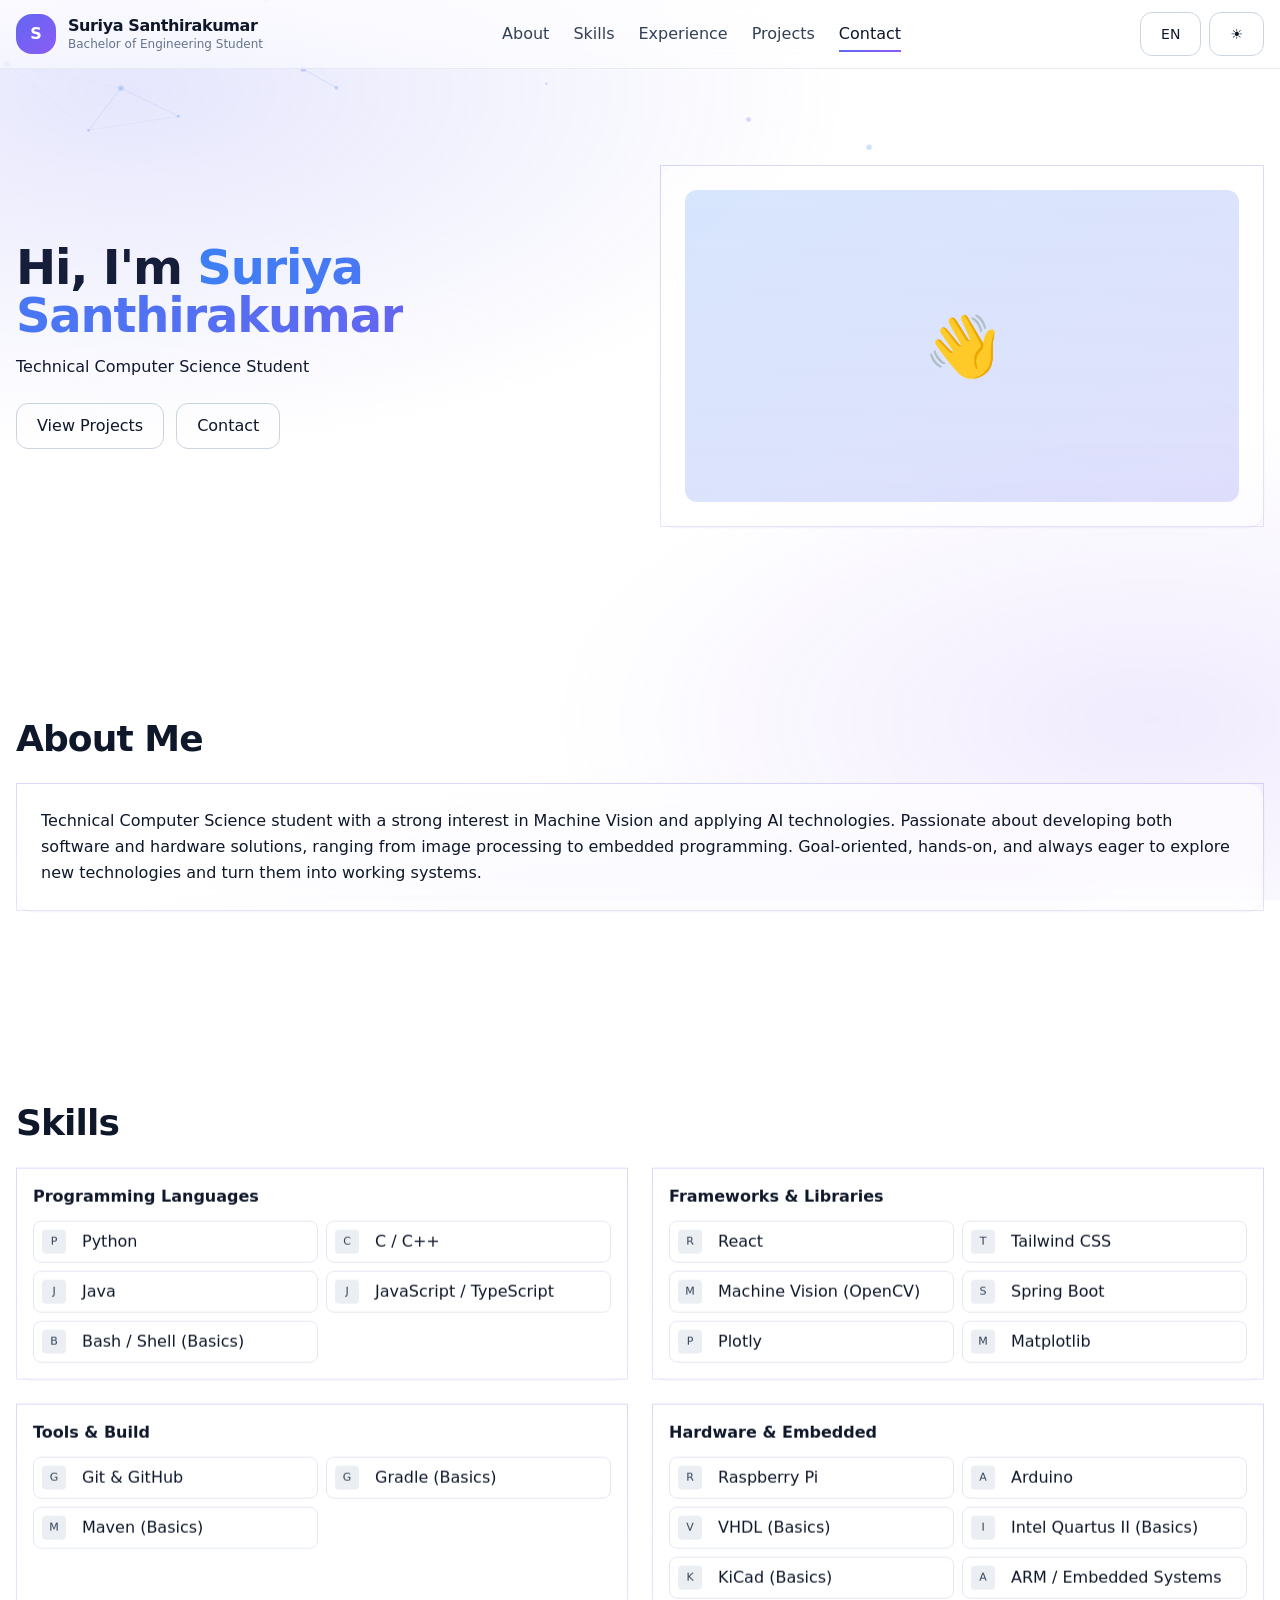
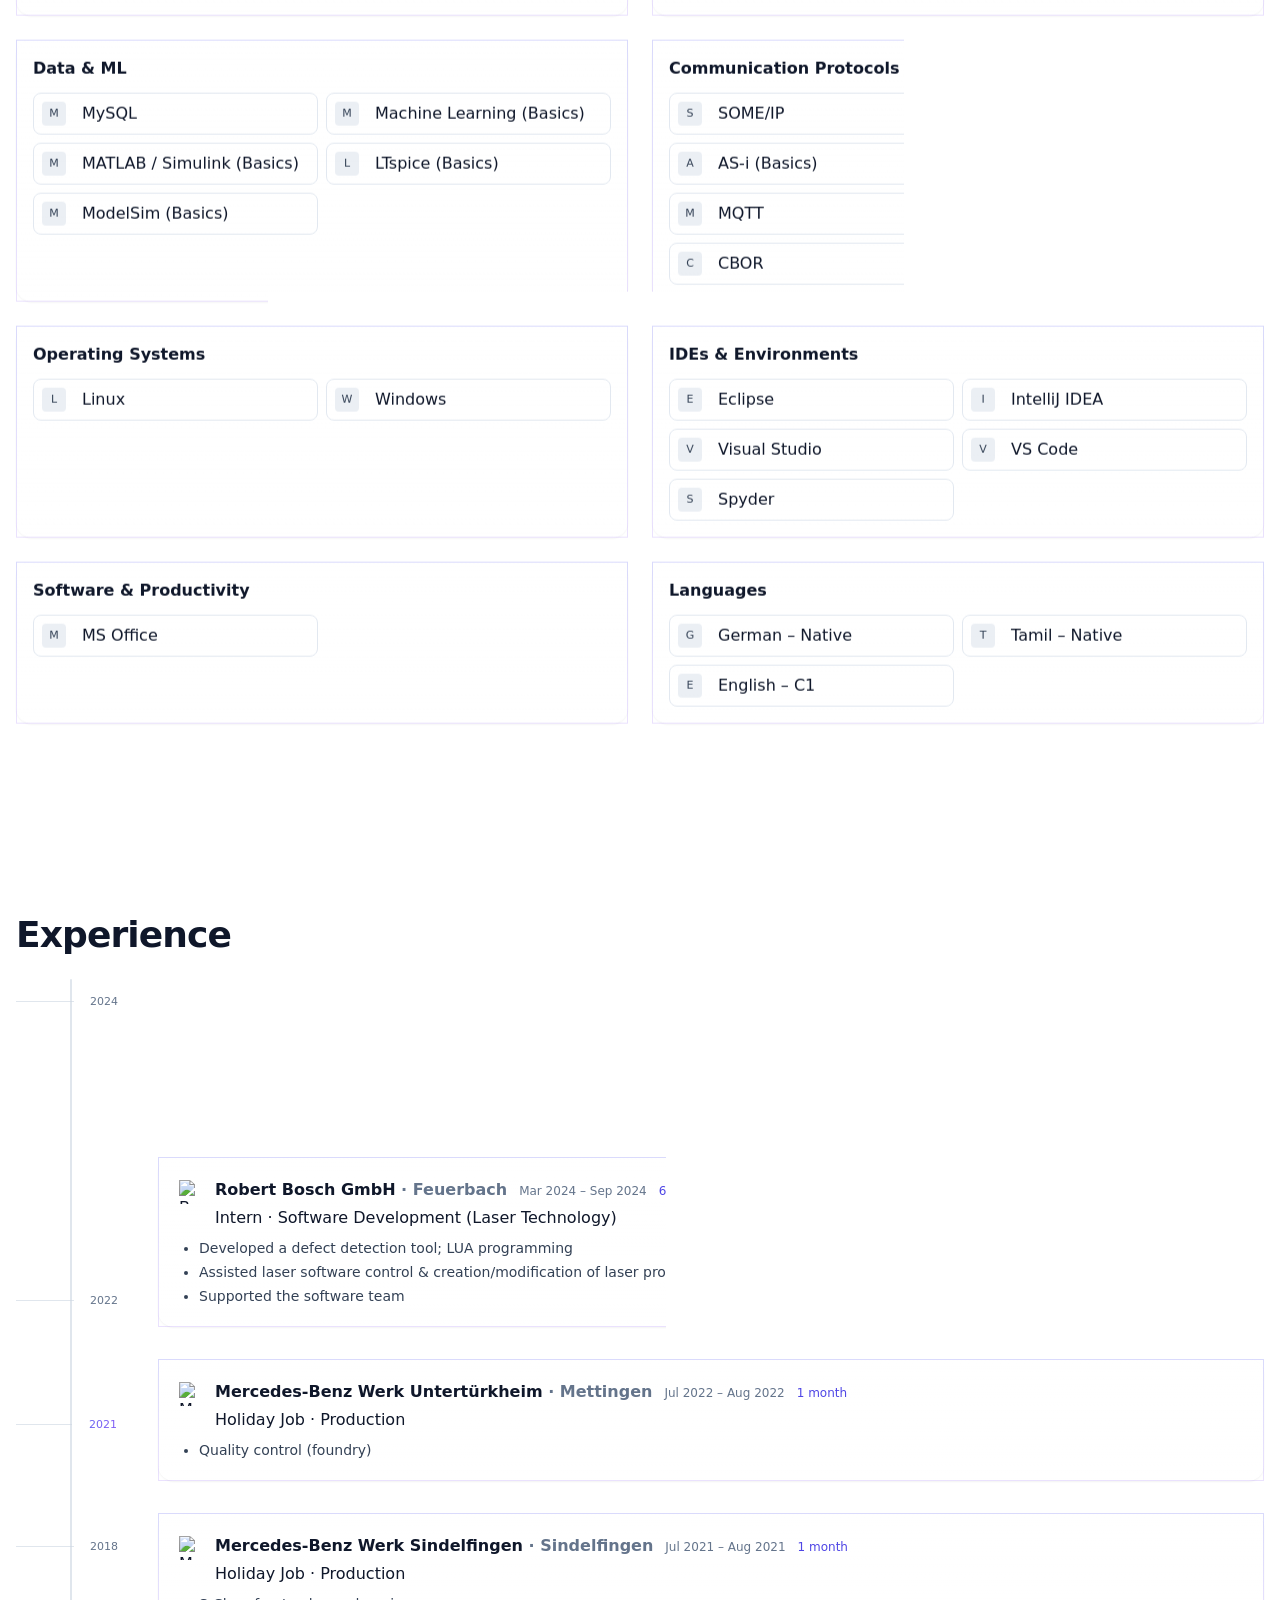
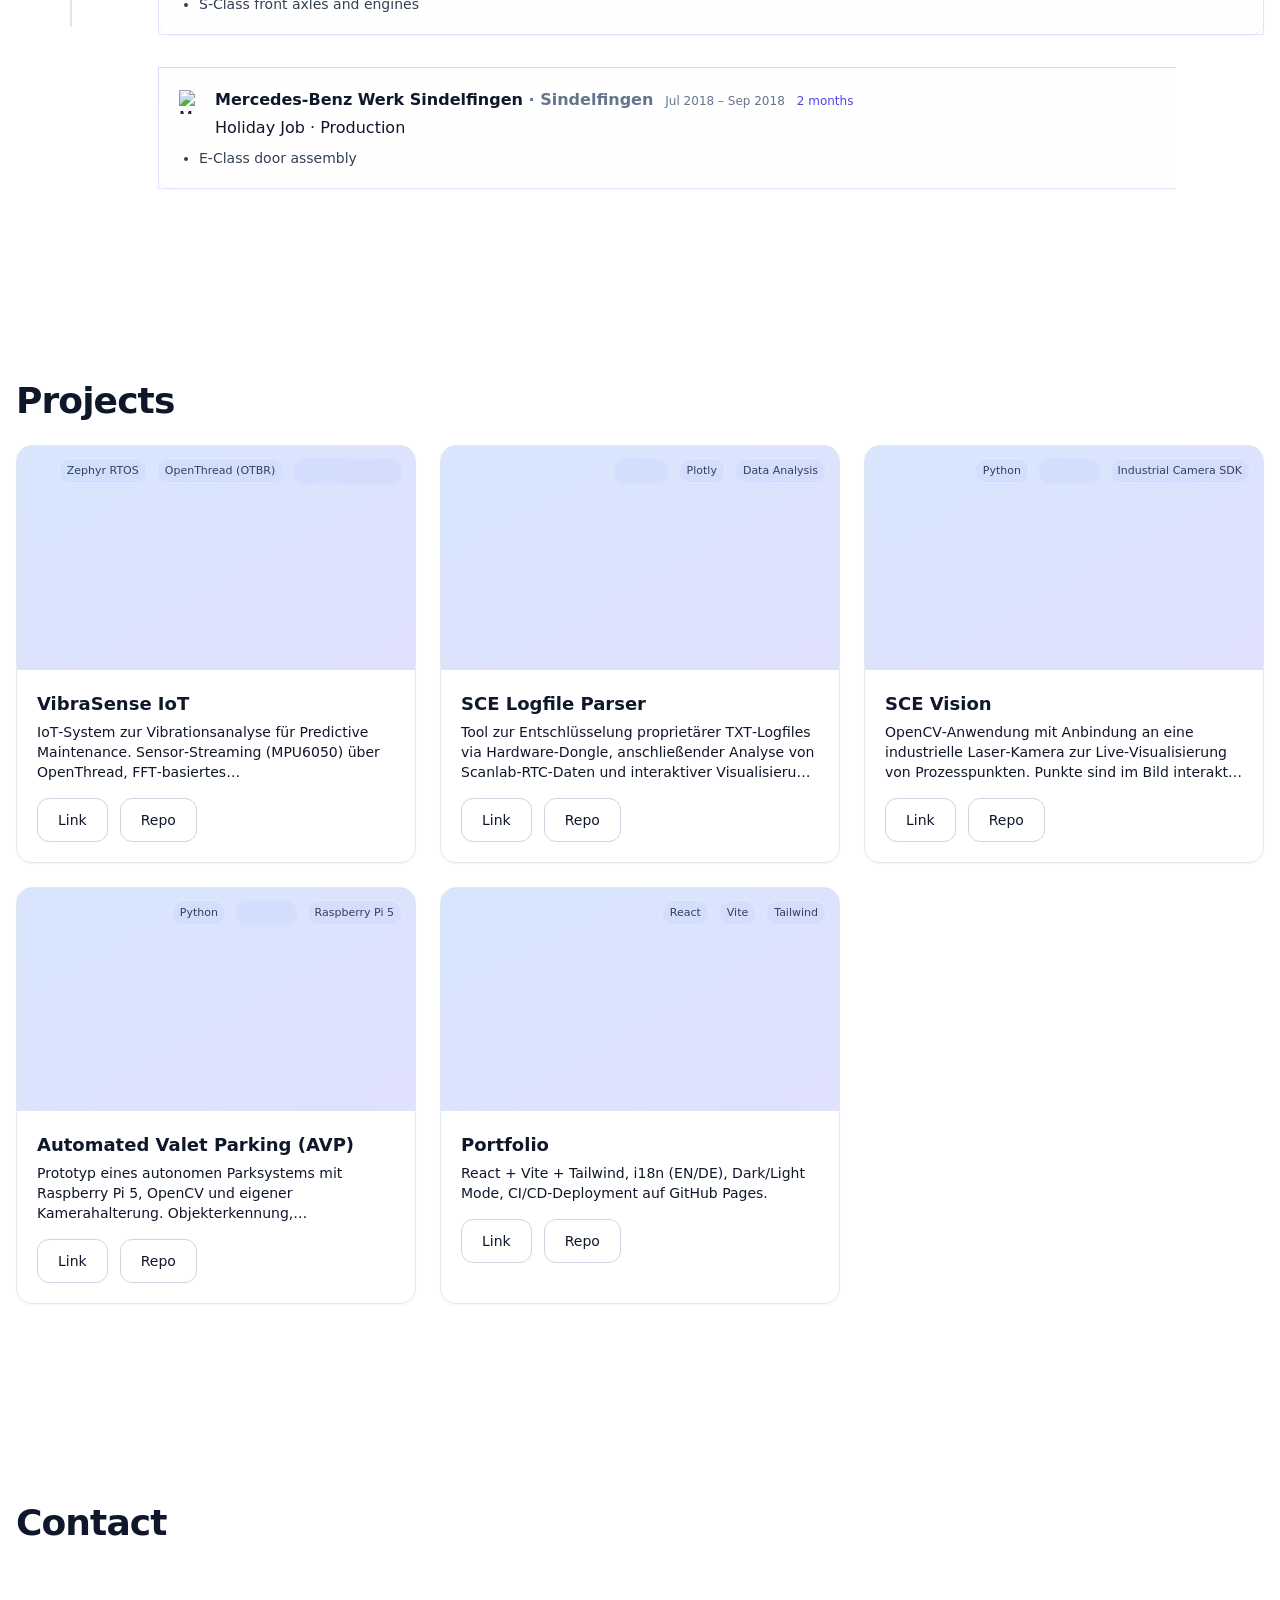
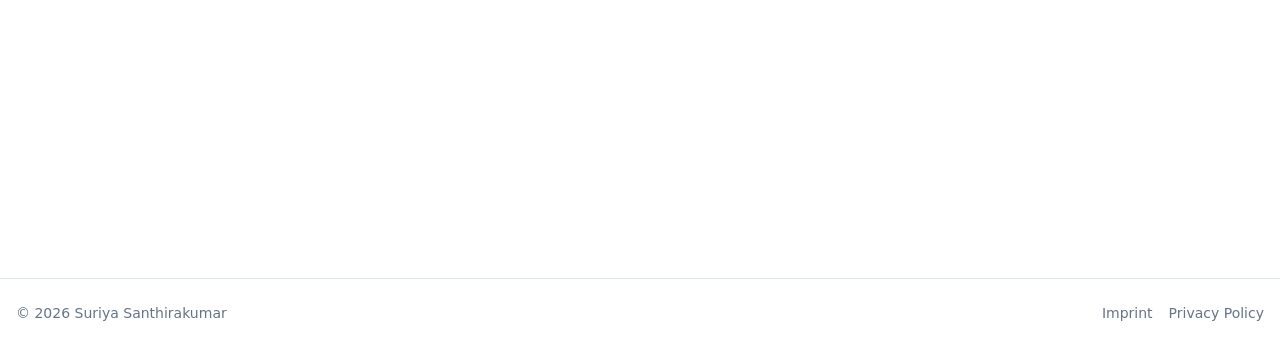
==== commit f095c7b6: "Updates" ====
--- a/index.html
+++ b/index.html
@@ -22,8 +22,8 @@
     <meta name="viewport" content="width=device-width, initial-scale=1.0" />
 
     <title>Suriya Santhirakumar – Portfolio</title>
-    <script type="module" crossorigin src="/assets/index-B8n_OAfy.js"></script>
-    <link rel="stylesheet" crossorigin href="/assets/index-WKokNgQk.css">
+    <script type="module" crossorigin src="/assets/index-NHLBhanf.js"></script>
+    <link rel="stylesheet" crossorigin href="/assets/index-2m4t6gjW.css">
   </head>
   <body class="bg-white text-slate-900 dark:bg-slate-950 dark:text-slate-100">
     <div id="root"></div>
--- a/assets/index-2m4t6gjW.css
+++ b/assets/index-2m4t6gjW.css
@@ -0,0 +1 @@
+*,:before,:after{--tw-border-spacing-x: 0;--tw-border-spacing-y: 0;--tw-translate-x: 0;--tw-translate-y: 0;--tw-rotate: 0;--tw-skew-x: 0;--tw-skew-y: 0;--tw-scale-x: 1;--tw-scale-y: 1;--tw-pan-x: ;--tw-pan-y: ;--tw-pinch-zoom: ;--tw-scroll-snap-strictness: proximity;--tw-gradient-from-position: ;--tw-gradient-via-position: ;--tw-gradient-to-position: ;--tw-ordinal: ;--tw-slashed-zero: ;--tw-numeric-figure: ;--tw-numeric-spacing: ;--tw-numeric-fraction: ;--tw-ring-inset: ;--tw-ring-offset-width: 0px;--tw-ring-offset-color: #fff;--tw-ring-color: rgb(59 130 246 / .5);--tw-ring-offset-shadow: 0 0 #0000;--tw-ring-shadow: 0 0 #0000;--tw-shadow: 0 0 #0000;--tw-shadow-colored: 0 0 #0000;--tw-blur: ;--tw-brightness: ;--tw-contrast: ;--tw-grayscale: ;--tw-hue-rotate: ;--tw-invert: ;--tw-saturate: ;--tw-sepia: ;--tw-drop-shadow: ;--tw-backdrop-blur: ;--tw-backdrop-brightness: ;--tw-backdrop-contrast: ;--tw-backdrop-grayscale: ;--tw-backdrop-hue-rotate: ;--tw-backdrop-invert: ;--tw-backdrop-opacity: ;--tw-backdrop-saturate: ;--tw-backdrop-sepia: ;--tw-contain-size: ;--tw-contain-layout: ;--tw-contain-paint: ;--tw-contain-style: }::backdrop{--tw-border-spacing-x: 0;--tw-border-spacing-y: 0;--tw-translate-x: 0;--tw-translate-y: 0;--tw-rotate: 0;--tw-skew-x: 0;--tw-skew-y: 0;--tw-scale-x: 1;--tw-scale-y: 1;--tw-pan-x: ;--tw-pan-y: ;--tw-pinch-zoom: ;--tw-scroll-snap-strictness: proximity;--tw-gradient-from-position: ;--tw-gradient-via-position: ;--tw-gradient-to-position: ;--tw-ordinal: ;--tw-slashed-zero: ;--tw-numeric-figure: ;--tw-numeric-spacing: ;--tw-numeric-fraction: ;--tw-ring-inset: ;--tw-ring-offset-width: 0px;--tw-ring-offset-color: #fff;--tw-ring-color: rgb(59 130 246 / .5);--tw-ring-offset-shadow: 0 0 #0000;--tw-ring-shadow: 0 0 #0000;--tw-shadow: 0 0 #0000;--tw-shadow-colored: 0 0 #0000;--tw-blur: ;--tw-brightness: ;--tw-contrast: ;--tw-grayscale: ;--tw-hue-rotate: ;--tw-invert: ;--tw-saturate: ;--tw-sepia: ;--tw-drop-shadow: ;--tw-backdrop-blur: ;--tw-backdrop-brightness: ;--tw-backdrop-contrast: ;--tw-backdrop-grayscale: ;--tw-backdrop-hue-rotate: ;--tw-backdrop-invert: ;--tw-backdrop-opacity: ;--tw-backdrop-saturate: ;--tw-backdrop-sepia: ;--tw-contain-size: ;--tw-contain-layout: ;--tw-contain-paint: ;--tw-contain-style: }*,:before,:after{box-sizing:border-box;border-width:0;border-style:solid;border-color:#e5e7eb}:before,:after{--tw-content: ""}html,:host{line-height:1.5;-webkit-text-size-adjust:100%;-moz-tab-size:4;-o-tab-size:4;tab-size:4;font-family:ui-sans-serif,system-ui,sans-serif,"Apple Color Emoji","Segoe UI Emoji",Segoe UI Symbol,"Noto Color Emoji";font-feature-settings:normal;font-variation-settings:normal;-webkit-tap-highlight-color:transparent}body{margin:0;line-height:inherit}hr{height:0;color:inherit;border-top-width:1px}abbr:where([title]){-webkit-text-decoration:underline dotted;text-decoration:underline dotted}h1,h2,h3,h4,h5,h6{font-size:inherit;font-weight:inherit}a{color:inherit;text-decoration:inherit}b,strong{font-weight:bolder}code,kbd,samp,pre{font-family:ui-monospace,SFMono-Regular,Menlo,Monaco,Consolas,Liberation Mono,Courier New,monospace;font-feature-settings:normal;font-variation-settings:normal;font-size:1em}small{font-size:80%}sub,sup{font-size:75%;line-height:0;position:relative;vertical-align:baseline}sub{bottom:-.25em}sup{top:-.5em}table{text-indent:0;border-color:inherit;border-collapse:collapse}button,input,optgroup,select,textarea{font-family:inherit;font-feature-settings:inherit;font-variation-settings:inherit;font-size:100%;font-weight:inherit;line-height:inherit;letter-spacing:inherit;color:inherit;margin:0;padding:0}button,select{text-transform:none}button,input:where([type=button]),input:where([type=reset]),input:where([type=submit]){-webkit-appearance:button;background-color:transparent;background-image:none}:-moz-focusring{outline:auto}:-moz-ui-invalid{box-shadow:none}progress{vertical-align:baseline}::-webkit-inner-spin-button,::-webkit-outer-spin-button{height:auto}[type=search]{-webkit-appearance:textfield;outline-offset:-2px}::-webkit-search-decoration{-webkit-appearance:none}::-webkit-file-upload-button{-webkit-appearance:button;font:inherit}summary{display:list-item}blockquote,dl,dd,h1,h2,h3,h4,h5,h6,hr,figure,p,pre{margin:0}fieldset{margin:0;padding:0}legend{padding:0}ol,ul,menu{list-style:none;margin:0;padding:0}dialog{padding:0}textarea{resize:vertical}input::-moz-placeholder,textarea::-moz-placeholder{opacity:1;color:#9ca3af}input::placeholder,textarea::placeholder{opacity:1;color:#9ca3af}button,[role=button]{cursor:pointer}:disabled{cursor:default}img,svg,video,canvas,audio,iframe,embed,object{display:block;vertical-align:middle}img,video{max-width:100%;height:auto}[hidden]:where(:not([hidden=until-found])){display:none}.container{width:100%;margin-right:auto;margin-left:auto;padding-right:1rem;padding-left:1rem}@media (min-width: 640px){.container{max-width:640px}}@media (min-width: 768px){.container{max-width:768px}}@media (min-width: 1024px){.container{max-width:1024px}}@media (min-width: 1280px){.container{max-width:1280px}}.sr-only{position:absolute;width:1px;height:1px;padding:0;margin:-1px;overflow:hidden;clip:rect(0,0,0,0);white-space:nowrap;border-width:0}.pointer-events-none{pointer-events:none}.visible{visibility:visible}.fixed{position:fixed}.absolute{position:absolute}.relative{position:relative}.sticky{position:sticky}.inset-0{inset:0}.-bottom-0\.5{bottom:-.125rem}.-left-\[44px\]{left:-44px}.-top-2{top:-.5rem}.bottom-0{bottom:0}.bottom-5{bottom:1.25rem}.left-0{left:0}.left-1\/2{left:50%}.right-0{right:0}.right-3{right:.75rem}.right-5{right:1.25rem}.top-0{top:0}.top-1{top:.25rem}.top-2\.5{top:.625rem}.top-3{top:.75rem}.top-4{top:1rem}.top-8{top:2rem}.z-0{z-index:0}.z-10{z-index:10}.z-40{z-index:40}.z-50{z-index:50}.z-\[-10\]{z-index:-10}.z-\[60\]{z-index:60}.mx-auto{margin-left:auto;margin-right:auto}.my-6{margin-top:1.5rem;margin-bottom:1.5rem}.mb-1{margin-bottom:.25rem}.mb-2{margin-bottom:.5rem}.mb-3{margin-bottom:.75rem}.mb-4{margin-bottom:1rem}.mb-6{margin-bottom:1.5rem}.mt-0\.5{margin-top:.125rem}.mt-1{margin-top:.25rem}.mt-12{margin-top:3rem}.mt-auto{margin-top:auto}.line-clamp-3{overflow:hidden;display:-webkit-box;-webkit-box-orient:vertical;-webkit-line-clamp:3}.block{display:block}.inline-block{display:inline-block}.flex{display:flex}.inline-flex{display:inline-flex}.grid{display:grid}.inline-grid{display:inline-grid}.hidden{display:none}.aspect-\[16\/9\]{aspect-ratio:16/9}.aspect-video{aspect-ratio:16 / 9}.h-0{height:0px}.h-10{height:2.5rem}.h-11{height:2.75rem}.h-4{height:1rem}.h-48{height:12rem}.h-6{height:1.5rem}.h-60{height:15rem}.h-\[2px\]{height:2px}.h-\[3px\]{height:3px}.h-\[56vh\]{height:56vh}.h-full{height:100%}.h-px{height:1px}.max-h-0{max-height:0px}.max-h-96{max-height:24rem}.max-h-\[88vh\]{max-height:88vh}.min-h-\[320px\]{min-height:320px}.min-h-\[40px\]{min-height:40px}.min-h-\[44px\]{min-height:44px}.w-0{width:0px}.w-10{width:2.5rem}.w-11{width:2.75rem}.w-6{width:1.5rem}.w-8{width:2rem}.w-\[2px\]{width:2px}.w-\[64px\]{width:64px}.w-\[min\(1000px\,92vw\)\]{width:min(1000px,92vw)}.w-full{width:100%}.min-w-0{min-width:0px}.min-w-\[28px\]{min-width:28px}.max-w-full{max-width:100%}.flex-1{flex:1 1 0%}.shrink-0{flex-shrink:0}.origin-left{transform-origin:left}.origin-top{transform-origin:top}.-translate-x-1\/2{--tw-translate-x: -50%;transform:translate(var(--tw-translate-x),var(--tw-translate-y)) rotate(var(--tw-rotate)) skew(var(--tw-skew-x)) skewY(var(--tw-skew-y)) scaleX(var(--tw-scale-x)) scaleY(var(--tw-scale-y))}.-translate-x-\[32px\]{--tw-translate-x: -32px;transform:translate(var(--tw-translate-x),var(--tw-translate-y)) rotate(var(--tw-rotate)) skew(var(--tw-skew-x)) skewY(var(--tw-skew-y)) scaleX(var(--tw-scale-x)) scaleY(var(--tw-scale-y))}.-translate-y-1\/2{--tw-translate-y: -50%;transform:translate(var(--tw-translate-x),var(--tw-translate-y)) rotate(var(--tw-rotate)) skew(var(--tw-skew-x)) skewY(var(--tw-skew-y)) scaleX(var(--tw-scale-x)) scaleY(var(--tw-scale-y))}.-translate-y-2{--tw-translate-y: -.5rem;transform:translate(var(--tw-translate-x),var(--tw-translate-y)) rotate(var(--tw-rotate)) skew(var(--tw-skew-x)) skewY(var(--tw-skew-y)) scaleX(var(--tw-scale-x)) scaleY(var(--tw-scale-y))}.translate-y-2{--tw-translate-y: .5rem;transform:translate(var(--tw-translate-x),var(--tw-translate-y)) rotate(var(--tw-rotate)) skew(var(--tw-skew-x)) skewY(var(--tw-skew-y)) scaleX(var(--tw-scale-x)) scaleY(var(--tw-scale-y))}.-rotate-45{--tw-rotate: -45deg;transform:translate(var(--tw-translate-x),var(--tw-translate-y)) rotate(var(--tw-rotate)) skew(var(--tw-skew-x)) skewY(var(--tw-skew-y)) scaleX(var(--tw-scale-x)) scaleY(var(--tw-scale-y))}.rotate-45{--tw-rotate: 45deg;transform:translate(var(--tw-translate-x),var(--tw-translate-y)) rotate(var(--tw-rotate)) skew(var(--tw-skew-x)) skewY(var(--tw-skew-y)) scaleX(var(--tw-scale-x)) scaleY(var(--tw-scale-y))}.scale-x-0{--tw-scale-x: 0;transform:translate(var(--tw-translate-x),var(--tw-translate-y)) rotate(var(--tw-rotate)) skew(var(--tw-skew-x)) skewY(var(--tw-skew-y)) scaleX(var(--tw-scale-x)) scaleY(var(--tw-scale-y))}.scale-x-100{--tw-scale-x: 1;transform:translate(var(--tw-translate-x),var(--tw-translate-y)) rotate(var(--tw-rotate)) skew(var(--tw-skew-x)) skewY(var(--tw-skew-y)) scaleX(var(--tw-scale-x)) scaleY(var(--tw-scale-y))}.cursor-pointer{cursor:pointer}.select-none{-webkit-user-select:none;-moz-user-select:none;user-select:none}.resize{resize:both}.snap-x{scroll-snap-type:x var(--tw-scroll-snap-strictness)}.snap-mandatory{--tw-scroll-snap-strictness: mandatory}.snap-center{scroll-snap-align:center}.list-disc{list-style-type:disc}.grid-cols-1{grid-template-columns:repeat(1,minmax(0,1fr))}.grid-cols-\[64px\,1fr\]{grid-template-columns:64px 1fr}.flex-col{flex-direction:column}.flex-wrap{flex-wrap:wrap}.place-content-center{place-content:center}.place-items-center{place-items:center}.items-start{align-items:flex-start}.items-center{align-items:center}.items-baseline{align-items:baseline}.justify-center{justify-content:center}.justify-between{justify-content:space-between}.gap-1\.5{gap:.375rem}.gap-10{gap:2.5rem}.gap-2{gap:.5rem}.gap-3{gap:.75rem}.gap-4{gap:1rem}.gap-6{gap:1.5rem}.gap-\[2px\]{gap:2px}.gap-x-2{-moz-column-gap:.5rem;column-gap:.5rem}.gap-y-1{row-gap:.25rem}.space-x-4>:not([hidden])~:not([hidden]){--tw-space-x-reverse: 0;margin-right:calc(1rem * var(--tw-space-x-reverse));margin-left:calc(1rem * calc(1 - var(--tw-space-x-reverse)))}.space-y-1>:not([hidden])~:not([hidden]){--tw-space-y-reverse: 0;margin-top:calc(.25rem * calc(1 - var(--tw-space-y-reverse)));margin-bottom:calc(.25rem * var(--tw-space-y-reverse))}.space-y-2>:not([hidden])~:not([hidden]){--tw-space-y-reverse: 0;margin-top:calc(.5rem * calc(1 - var(--tw-space-y-reverse)));margin-bottom:calc(.5rem * var(--tw-space-y-reverse))}.space-y-3>:not([hidden])~:not([hidden]){--tw-space-y-reverse: 0;margin-top:calc(.75rem * calc(1 - var(--tw-space-y-reverse)));margin-bottom:calc(.75rem * var(--tw-space-y-reverse))}.space-y-4>:not([hidden])~:not([hidden]){--tw-space-y-reverse: 0;margin-top:calc(1rem * calc(1 - var(--tw-space-y-reverse)));margin-bottom:calc(1rem * var(--tw-space-y-reverse))}.space-y-5>:not([hidden])~:not([hidden]){--tw-space-y-reverse: 0;margin-top:calc(1.25rem * calc(1 - var(--tw-space-y-reverse)));margin-bottom:calc(1.25rem * var(--tw-space-y-reverse))}.overflow-auto{overflow:auto}.overflow-hidden{overflow:hidden}.overflow-x-auto{overflow-x:auto}.overflow-x-clip{overflow-x:clip}.scroll-smooth{scroll-behavior:smooth}.truncate{overflow:hidden;text-overflow:ellipsis;white-space:nowrap}.break-words{overflow-wrap:break-word}.rounded{border-radius:.25rem}.rounded-2xl{border-radius:1rem}.rounded-full{border-radius:9999px}.rounded-lg{border-radius:.5rem}.rounded-md{border-radius:.375rem}.rounded-sm{border-radius:.125rem}.rounded-xl{border-radius:.75rem}.rounded-l-xl{border-top-left-radius:.75rem;border-bottom-left-radius:.75rem}.rounded-r-xl{border-top-right-radius:.75rem;border-bottom-right-radius:.75rem}.border{border-width:1px}.border-b{border-bottom-width:1px}.border-t{border-top-width:1px}.border-slate-200{--tw-border-opacity: 1;border-color:rgb(226 232 240 / var(--tw-border-opacity, 1))}.border-slate-300{--tw-border-opacity: 1;border-color:rgb(203 213 225 / var(--tw-border-opacity, 1))}.border-white\/30{border-color:#ffffff4d}.bg-black{--tw-bg-opacity: 1;background-color:rgb(0 0 0 / var(--tw-bg-opacity, 1))}.bg-current{background-color:currentColor}.bg-slate-200\/70{background-color:#e2e8f0b3}.bg-slate-300\/60{background-color:#cbd5e199}.bg-white{--tw-bg-opacity: 1;background-color:rgb(255 255 255 / var(--tw-bg-opacity, 1))}.bg-white\/50{background-color:#ffffff80}.bg-white\/70{background-color:#ffffffb3}.bg-white\/80{background-color:#fffc}.bg-gradient-to-br{background-image:linear-gradient(to bottom right,var(--tw-gradient-stops))}.bg-gradient-to-l{background-image:linear-gradient(to left,var(--tw-gradient-stops))}.bg-gradient-to-r{background-image:linear-gradient(to right,var(--tw-gradient-stops))}.from-blue-500{--tw-gradient-from: #3b82f6 var(--tw-gradient-from-position);--tw-gradient-to: rgb(59 130 246 / 0) var(--tw-gradient-to-position);--tw-gradient-stops: var(--tw-gradient-from), var(--tw-gradient-to)}.from-blue-500\/20{--tw-gradient-from: rgb(59 130 246 / .2) var(--tw-gradient-from-position);--tw-gradient-to: rgb(59 130 246 / 0) var(--tw-gradient-to-position);--tw-gradient-stops: var(--tw-gradient-from), var(--tw-gradient-to)}.from-slate-900\/20{--tw-gradient-from: rgb(15 23 42 / .2) var(--tw-gradient-from-position);--tw-gradient-to: rgb(15 23 42 / 0) var(--tw-gradient-to-position);--tw-gradient-stops: var(--tw-gradient-from), var(--tw-gradient-to)}.to-indigo-500{--tw-gradient-to: #6366f1 var(--tw-gradient-to-position)}.to-indigo-500\/20{--tw-gradient-to: rgb(99 102 241 / .2) var(--tw-gradient-to-position)}.to-transparent{--tw-gradient-to: transparent var(--tw-gradient-to-position)}.bg-clip-text{-webkit-background-clip:text;background-clip:text}.object-contain{-o-object-fit:contain;object-fit:contain}.object-cover{-o-object-fit:cover;object-fit:cover}.p-2{padding:.5rem}.p-4{padding:1rem}.p-6{padding:1.5rem}.px-2{padding-left:.5rem;padding-right:.5rem}.px-3{padding-left:.75rem;padding-right:.75rem}.px-4{padding-left:1rem;padding-right:1rem}.py-1{padding-top:.25rem;padding-bottom:.25rem}.py-1\.5{padding-top:.375rem;padding-bottom:.375rem}.py-2{padding-top:.5rem;padding-bottom:.5rem}.py-3{padding-top:.75rem;padding-bottom:.75rem}.py-4{padding-top:1rem;padding-bottom:1rem}.py-6{padding-top:1.5rem;padding-bottom:1.5rem}.pb-2{padding-bottom:.5rem}.pl-5{padding-left:1.25rem}.pr-1{padding-right:.25rem}.pt-2{padding-top:.5rem}.text-4xl{font-size:2.25rem;line-height:2.5rem}.text-6xl{font-size:3.75rem;line-height:1}.text-\[10px\]{font-size:10px}.text-\[11px\]{font-size:11px}.text-\[12px\]{font-size:12px}.text-\[13px\]{font-size:13px}.text-lg{font-size:1.125rem;line-height:1.75rem}.text-sm{font-size:.875rem;line-height:1.25rem}.text-xs{font-size:.75rem;line-height:1rem}.font-bold{font-weight:700}.font-medium{font-weight:500}.font-semibold{font-weight:600}.leading-\[1\],.leading-none{line-height:1}.leading-relaxed{line-height:1.625}.leading-tight{line-height:1.25}.tracking-tight{letter-spacing:-.025em}.text-indigo-600{--tw-text-opacity: 1;color:rgb(79 70 229 / var(--tw-text-opacity, 1))}.text-slate-500{--tw-text-opacity: 1;color:rgb(100 116 139 / var(--tw-text-opacity, 1))}.text-slate-600{--tw-text-opacity: 1;color:rgb(71 85 105 / var(--tw-text-opacity, 1))}.text-slate-700{--tw-text-opacity: 1;color:rgb(51 65 85 / var(--tw-text-opacity, 1))}.text-slate-900{--tw-text-opacity: 1;color:rgb(15 23 42 / var(--tw-text-opacity, 1))}.text-transparent{color:transparent}.text-white{--tw-text-opacity: 1;color:rgb(255 255 255 / var(--tw-text-opacity, 1))}.underline{text-decoration-line:underline}.opacity-0{opacity:0}.opacity-100{opacity:1}.shadow{--tw-shadow: 0 1px 3px 0 rgb(0 0 0 / .1), 0 1px 2px -1px rgb(0 0 0 / .1);--tw-shadow-colored: 0 1px 3px 0 var(--tw-shadow-color), 0 1px 2px -1px var(--tw-shadow-color);box-shadow:var(--tw-ring-offset-shadow, 0 0 #0000),var(--tw-ring-shadow, 0 0 #0000),var(--tw-shadow)}.shadow-sm{--tw-shadow: 0 1px 2px 0 rgb(0 0 0 / .05);--tw-shadow-colored: 0 1px 2px 0 var(--tw-shadow-color);box-shadow:var(--tw-ring-offset-shadow, 0 0 #0000),var(--tw-ring-shadow, 0 0 #0000),var(--tw-shadow)}.shadow-xl{--tw-shadow: 0 20px 25px -5px rgb(0 0 0 / .1), 0 8px 10px -6px rgb(0 0 0 / .1);--tw-shadow-colored: 0 20px 25px -5px var(--tw-shadow-color), 0 8px 10px -6px var(--tw-shadow-color);box-shadow:var(--tw-ring-offset-shadow, 0 0 #0000),var(--tw-ring-shadow, 0 0 #0000),var(--tw-shadow)}.outline-none{outline:2px solid transparent;outline-offset:2px}.blur{--tw-blur: blur(8px);filter:var(--tw-blur) var(--tw-brightness) var(--tw-contrast) var(--tw-grayscale) var(--tw-hue-rotate) var(--tw-invert) var(--tw-saturate) var(--tw-sepia) var(--tw-drop-shadow)}.filter{filter:var(--tw-blur) var(--tw-brightness) var(--tw-contrast) var(--tw-grayscale) var(--tw-hue-rotate) var(--tw-invert) var(--tw-saturate) var(--tw-sepia) var(--tw-drop-shadow)}.backdrop-blur{--tw-backdrop-blur: blur(8px);-webkit-backdrop-filter:var(--tw-backdrop-blur) var(--tw-backdrop-brightness) var(--tw-backdrop-contrast) var(--tw-backdrop-grayscale) var(--tw-backdrop-hue-rotate) var(--tw-backdrop-invert) var(--tw-backdrop-opacity) var(--tw-backdrop-saturate) var(--tw-backdrop-sepia);backdrop-filter:var(--tw-backdrop-blur) var(--tw-backdrop-brightness) var(--tw-backdrop-contrast) var(--tw-backdrop-grayscale) var(--tw-backdrop-hue-rotate) var(--tw-backdrop-invert) var(--tw-backdrop-opacity) var(--tw-backdrop-saturate) var(--tw-backdrop-sepia)}.backdrop-blur-sm{--tw-backdrop-blur: blur(4px);-webkit-backdrop-filter:var(--tw-backdrop-blur) var(--tw-backdrop-brightness) var(--tw-backdrop-contrast) var(--tw-backdrop-grayscale) var(--tw-backdrop-hue-rotate) var(--tw-backdrop-invert) var(--tw-backdrop-opacity) var(--tw-backdrop-saturate) var(--tw-backdrop-sepia);backdrop-filter:var(--tw-backdrop-blur) var(--tw-backdrop-brightness) var(--tw-backdrop-contrast) var(--tw-backdrop-grayscale) var(--tw-backdrop-hue-rotate) var(--tw-backdrop-invert) var(--tw-backdrop-opacity) var(--tw-backdrop-saturate) var(--tw-backdrop-sepia)}.transition{transition-property:color,background-color,border-color,text-decoration-color,fill,stroke,opacity,box-shadow,transform,filter,backdrop-filter;transition-timing-function:cubic-bezier(.4,0,.2,1);transition-duration:.15s}.transition-\[background\]{transition-property:background;transition-timing-function:cubic-bezier(.4,0,.2,1);transition-duration:.15s}.transition-\[max-height\]{transition-property:max-height;transition-timing-function:cubic-bezier(.4,0,.2,1);transition-duration:.15s}.transition-colors{transition-property:color,background-color,border-color,text-decoration-color,fill,stroke;transition-timing-function:cubic-bezier(.4,0,.2,1);transition-duration:.15s}.transition-opacity{transition-property:opacity;transition-timing-function:cubic-bezier(.4,0,.2,1);transition-duration:.15s}.transition-transform{transition-property:transform;transition-timing-function:cubic-bezier(.4,0,.2,1);transition-duration:.15s}.duration-300{transition-duration:.3s}.duration-500{transition-duration:.5s}.title{margin-bottom:1.5rem;font-size:1.5rem;line-height:2rem;font-weight:800;letter-spacing:-.025em}@media (min-width: 640px){.title{font-size:1.875rem;line-height:2.25rem}}@media (min-width: 768px){.title{font-size:2.25rem;line-height:2.5rem}}:root{--accent-from:#3b82f6;--accent-to:#6366f1;--bg-from: rgba(59,130,246,.16);--bg-to: rgba(99,102,241,.12)}html,body,#root{width:100%;max-width:100%;overflow-x:hidden}main,section,.container{overflow-x:clip}img,video,iframe{max-width:100%;height:auto;display:block}.tsparticles-canvas-el{display:block;width:100%!important;max-width:100vw!important}html{scroll-behavior:smooth}.section{padding-top:4rem;padding-bottom:4rem}@media (min-width: 768px){.section{padding-top:6rem;padding-bottom:6rem}}.section{scroll-margin-top:84px}.card{border-radius:1rem;border-width:1px;--tw-shadow: 0 1px 2px 0 rgb(0 0 0 / .05);--tw-shadow-colored: 0 1px 2px 0 var(--tw-shadow-color);box-shadow:var(--tw-ring-offset-shadow, 0 0 #0000),var(--tw-ring-shadow, 0 0 #0000),var(--tw-shadow);background:linear-gradient(180deg,#ffffffa8,#ffffff7a) padding-box;border:1px solid transparent;-o-border-image:linear-gradient(180deg,color-mix(in srgb,var(--accent-from) 24%,transparent),color-mix(in srgb,var(--accent-to) 18%,transparent)) 1;border-image:linear-gradient(180deg,color-mix(in srgb,var(--accent-from) 24%,transparent),color-mix(in srgb,var(--accent-to) 18%,transparent)) 1;backdrop-filter:saturate(140%) blur(14px);-webkit-backdrop-filter:saturate(140%) blur(14px)}.dark .card{background:linear-gradient(180deg,#020617a8,#02061785) padding-box;-o-border-image:linear-gradient(180deg,color-mix(in srgb,var(--accent-from) 30%,transparent),color-mix(in srgb,var(--accent-to) 24%,transparent)) 1;border-image:linear-gradient(180deg,color-mix(in srgb,var(--accent-from) 30%,transparent),color-mix(in srgb,var(--accent-to) 24%,transparent)) 1}.glass-strong{background:linear-gradient(180deg,#ffffffc7,#ffffff8a) padding-box;border:1px solid transparent;-o-border-image:linear-gradient(180deg,color-mix(in srgb,var(--accent-from) 30%,transparent),color-mix(in srgb,var(--accent-to) 22%,transparent)) 1;border-image:linear-gradient(180deg,color-mix(in srgb,var(--accent-from) 30%,transparent),color-mix(in srgb,var(--accent-to) 22%,transparent)) 1;backdrop-filter:saturate(150%) blur(18px);-webkit-backdrop-filter:saturate(150%) blur(18px)}.dark .glass-strong{background:linear-gradient(180deg,#020617c7,#02061794) padding-box;-o-border-image:linear-gradient(180deg,color-mix(in srgb,var(--accent-from) 36%,transparent),color-mix(in srgb,var(--accent-to) 28%,transparent)) 1;border-image:linear-gradient(180deg,color-mix(in srgb,var(--accent-from) 36%,transparent),color-mix(in srgb,var(--accent-to) 28%,transparent)) 1}.glass-border{position:relative;isolation:isolate}.glass-border:before{content:"";position:absolute;inset:-1px;border-radius:inherit;pointer-events:none;background:linear-gradient(90deg,var(--accent-from),var(--accent-to));opacity:.1;z-index:-1;-webkit-mask:linear-gradient(#000 0 0),linear-gradient(#000 0 0) content-box;-webkit-mask-composite:xor;mask:linear-gradient(#000 0 0) exclude,linear-gradient(#000 0 0) content-box}.glass-nav{border-bottom-width:1px;border-color:#e2e8f0cc;background:linear-gradient(180deg,#ffffffb8,#ffffff85);backdrop-filter:saturate(140%) blur(14px);-webkit-backdrop-filter:saturate(140%) blur(14px)}.dark .glass-nav{border-color:#1e293bcc;background:linear-gradient(180deg,#020617a8,#02061780)}.btn{display:inline-flex;align-items:center;gap:.5rem;border-radius:.75rem;border-width:1px;padding:.625rem 1.25rem;transition-property:color,background-color,border-color,text-decoration-color,fill,stroke,opacity,box-shadow,transform,filter,backdrop-filter;transition-timing-function:cubic-bezier(.4,0,.2,1);transition-duration:.15s}.btn:hover{--tw-shadow: 0 1px 3px 0 rgb(0 0 0 / .1), 0 1px 2px -1px rgb(0 0 0 / .1);--tw-shadow-colored: 0 1px 3px 0 var(--tw-shadow-color), 0 1px 2px -1px var(--tw-shadow-color);box-shadow:var(--tw-ring-offset-shadow, 0 0 #0000),var(--tw-ring-shadow, 0 0 #0000),var(--tw-shadow)}.btn{--tw-border-opacity: 1;border-color:rgb(203 213 225 / var(--tw-border-opacity, 1));background-color:#fffc}.btn:is(.dark *){--tw-border-opacity: 1;border-color:rgb(51 65 85 / var(--tw-border-opacity, 1));background-color:#0f172a99}.btn{min-height:44px}.btn-cta{position:relative;overflow:hidden;isolation:isolate;--mx: 50%;--my: 50%}.btn-cta:before{content:"";position:absolute;inset:-2px;border-radius:14px;background:radial-gradient(120px 60px at var(--mx,50%) var(--my,50%),color-mix(in srgb,var(--accent-from) 30%,transparent),color-mix(in srgb,var(--accent-to) 22%,transparent),transparent 60%);opacity:0;transition:opacity .2s ease;z-index:-1}.btn-cta:hover:before,.btn-cta:focus-visible:before{opacity:1}.btn-cta:hover,.btn-cta:focus-visible{transform:translateY(-2px);box-shadow:0 10px 24px #00000014,0 0 0 1px color-mix(in srgb,var(--accent-to) 24%,transparent),inset 0 0 0 1px color-mix(in srgb,var(--accent-from) 18%,transparent);transition:transform .18s cubic-bezier(.2,.8,.2,1),box-shadow .18s cubic-bezier(.2,.8,.2,1)}.btn-cta:active{transform:translateY(0) scale(.98)}.accent-line{background:linear-gradient(90deg,var(--accent-from),var(--accent-to))}.tilt-card{transform-style:preserve-3d;backface-visibility:hidden;will-change:transform}@media (prefers-reduced-motion: reduce){.btn-cta,.btn{transition:none}}.hover\:-translate-y-0\.5:hover{--tw-translate-y: -.125rem;transform:translate(var(--tw-translate-x),var(--tw-translate-y)) rotate(var(--tw-rotate)) skew(var(--tw-skew-x)) skewY(var(--tw-skew-y)) scaleX(var(--tw-scale-x)) scaleY(var(--tw-scale-y))}.hover\:bg-white\/60:hover{background-color:#fff9}.hover\:text-slate-700:hover{--tw-text-opacity: 1;color:rgb(51 65 85 / var(--tw-text-opacity, 1))}.hover\:text-slate-900:hover{--tw-text-opacity: 1;color:rgb(15 23 42 / var(--tw-text-opacity, 1))}.hover\:underline:hover{text-decoration-line:underline}.hover\:shadow:hover{--tw-shadow: 0 1px 3px 0 rgb(0 0 0 / .1), 0 1px 2px -1px rgb(0 0 0 / .1);--tw-shadow-colored: 0 1px 3px 0 var(--tw-shadow-color), 0 1px 2px -1px var(--tw-shadow-color);box-shadow:var(--tw-ring-offset-shadow, 0 0 #0000),var(--tw-ring-shadow, 0 0 #0000),var(--tw-shadow)}.hover\:shadow-md:hover{--tw-shadow: 0 4px 6px -1px rgb(0 0 0 / .1), 0 2px 4px -2px rgb(0 0 0 / .1);--tw-shadow-colored: 0 4px 6px -1px var(--tw-shadow-color), 0 2px 4px -2px var(--tw-shadow-color);box-shadow:var(--tw-ring-offset-shadow, 0 0 #0000),var(--tw-ring-shadow, 0 0 #0000),var(--tw-shadow)}.group:hover .group-hover\:scale-105{--tw-scale-x: 1.05;--tw-scale-y: 1.05;transform:translate(var(--tw-translate-x),var(--tw-translate-y)) rotate(var(--tw-rotate)) skew(var(--tw-skew-x)) skewY(var(--tw-skew-y)) scaleX(var(--tw-scale-x)) scaleY(var(--tw-scale-y))}.group:hover .group-hover\:scale-x-100{--tw-scale-x: 1;transform:translate(var(--tw-translate-x),var(--tw-translate-y)) rotate(var(--tw-rotate)) skew(var(--tw-skew-x)) skewY(var(--tw-skew-y)) scaleX(var(--tw-scale-x)) scaleY(var(--tw-scale-y))}.group:hover .group-hover\:opacity-90{opacity:.9}.dark\:border-slate-700:is(.dark *){--tw-border-opacity: 1;border-color:rgb(51 65 85 / var(--tw-border-opacity, 1))}.dark\:border-slate-800:is(.dark *){--tw-border-opacity: 1;border-color:rgb(30 41 59 / var(--tw-border-opacity, 1))}.dark\:border-white\/10:is(.dark *){border-color:#ffffff1a}.dark\:bg-slate-700\/60:is(.dark *){background-color:#33415599}.dark\:bg-slate-800\/60:is(.dark *){background-color:#1e293b99}.dark\:bg-slate-800\/70:is(.dark *){background-color:#1e293bb3}.dark\:bg-slate-900\/40:is(.dark *){background-color:#0f172a66}.dark\:bg-slate-900\/60:is(.dark *){background-color:#0f172a99}.dark\:bg-slate-900\/80:is(.dark *){background-color:#0f172acc}.dark\:bg-slate-950:is(.dark *){--tw-bg-opacity: 1;background-color:rgb(2 6 23 / var(--tw-bg-opacity, 1))}.dark\:bg-slate-950\/60:is(.dark *){background-color:#02061799}.dark\:from-black\/30:is(.dark *){--tw-gradient-from: rgb(0 0 0 / .3) var(--tw-gradient-from-position);--tw-gradient-to: rgb(0 0 0 / 0) var(--tw-gradient-to-position);--tw-gradient-stops: var(--tw-gradient-from), var(--tw-gradient-to)}.dark\:text-indigo-400:is(.dark *){--tw-text-opacity: 1;color:rgb(129 140 248 / var(--tw-text-opacity, 1))}.dark\:text-slate-100:is(.dark *){--tw-text-opacity: 1;color:rgb(241 245 249 / var(--tw-text-opacity, 1))}.dark\:text-slate-200:is(.dark *){--tw-text-opacity: 1;color:rgb(226 232 240 / var(--tw-text-opacity, 1))}.dark\:text-slate-300:is(.dark *){--tw-text-opacity: 1;color:rgb(203 213 225 / var(--tw-text-opacity, 1))}.dark\:text-slate-400:is(.dark *){--tw-text-opacity: 1;color:rgb(148 163 184 / var(--tw-text-opacity, 1))}.dark\:text-white:is(.dark *){--tw-text-opacity: 1;color:rgb(255 255 255 / var(--tw-text-opacity, 1))}.dark\:hover\:bg-slate-800\/40:hover:is(.dark *){background-color:#1e293b66}.dark\:hover\:text-slate-200:hover:is(.dark *){--tw-text-opacity: 1;color:rgb(226 232 240 / var(--tw-text-opacity, 1))}.dark\:hover\:text-white:hover:is(.dark *){--tw-text-opacity: 1;color:rgb(255 255 255 / var(--tw-text-opacity, 1))}@media (min-width: 640px){.sm\:-left-\[62px\]{left:-62px}.sm\:mb-0{margin-bottom:0}.sm\:block{display:block}.sm\:h-\[66vh\]{height:66vh}.sm\:min-h-\[420px\]{min-height:420px}.sm\:w-\[92px\]{width:92px}.sm\:-translate-x-\[46px\]{--tw-translate-x: -46px;transform:translate(var(--tw-translate-x),var(--tw-translate-y)) rotate(var(--tw-rotate)) skew(var(--tw-skew-x)) skewY(var(--tw-skew-y)) scaleX(var(--tw-scale-x)) scaleY(var(--tw-scale-y))}.sm\:grid-cols-2{grid-template-columns:repeat(2,minmax(0,1fr))}.sm\:grid-cols-\[92px\,1fr\]{grid-template-columns:92px 1fr}.sm\:flex-row{flex-direction:row}.sm\:gap-2{gap:.5rem}.sm\:gap-4{gap:1rem}.sm\:gap-6{gap:1.5rem}.sm\:gap-x-3{-moz-column-gap:.75rem;column-gap:.75rem}.sm\:space-y-6>:not([hidden])~:not([hidden]){--tw-space-y-reverse: 0;margin-top:calc(1.5rem * calc(1 - var(--tw-space-y-reverse)));margin-bottom:calc(1.5rem * var(--tw-space-y-reverse))}.sm\:p-5{padding:1.25rem}.sm\:text-\[11px\]{font-size:11px}.sm\:text-sm{font-size:.875rem;line-height:1.25rem}.sm\:text-xs{font-size:.75rem;line-height:1rem}}@media (min-width: 768px){.md\:-left-\[74px\]{left:-74px}.md\:flex{display:flex}.md\:hidden{display:none}.md\:h-72{height:18rem}.md\:h-\[72vh\]{height:72vh}.md\:min-h-\[460px\]{min-height:460px}.md\:w-\[110px\]{width:110px}.md\:-translate-x-\[55px\]{--tw-translate-x: -55px;transform:translate(var(--tw-translate-x),var(--tw-translate-y)) rotate(var(--tw-rotate)) skew(var(--tw-skew-x)) skewY(var(--tw-skew-y)) scaleX(var(--tw-scale-x)) scaleY(var(--tw-scale-y))}.md\:grid-cols-2{grid-template-columns:repeat(2,minmax(0,1fr))}.md\:grid-cols-\[110px\,1fr\]{grid-template-columns:110px 1fr}.md\:gap-8{gap:2rem}.md\:space-y-8>:not([hidden])~:not([hidden]){--tw-space-y-reverse: 0;margin-top:calc(2rem * calc(1 - var(--tw-space-y-reverse)));margin-bottom:calc(2rem * var(--tw-space-y-reverse))}.md\:overflow-x-clip{overflow-x:clip}.md\:p-6{padding:1.5rem}.md\:px-6{padding-left:1.5rem;padding-right:1.5rem}.md\:text-5xl{font-size:3rem;line-height:1}.md\:text-xl{font-size:1.25rem;line-height:1.75rem}}@media (min-width: 1024px){.lg\:grid-cols-3{grid-template-columns:repeat(3,minmax(0,1fr))}}
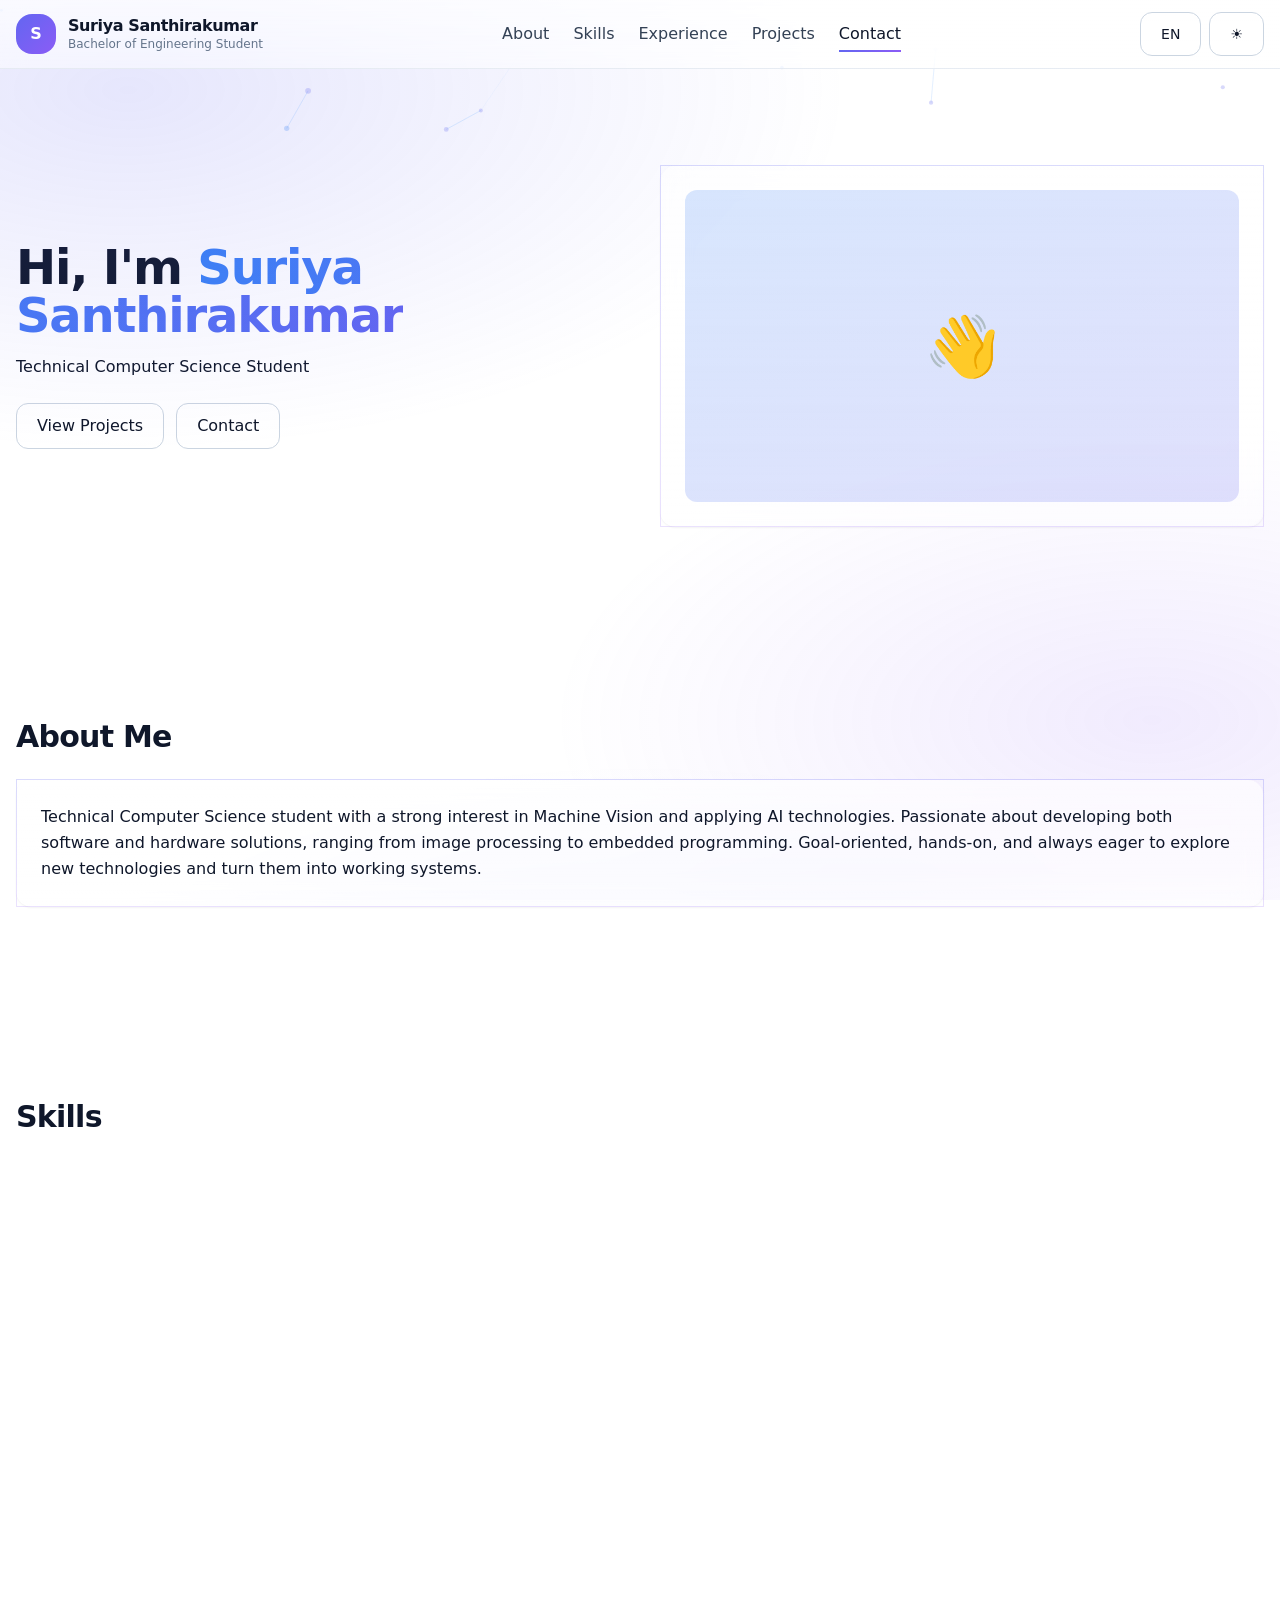
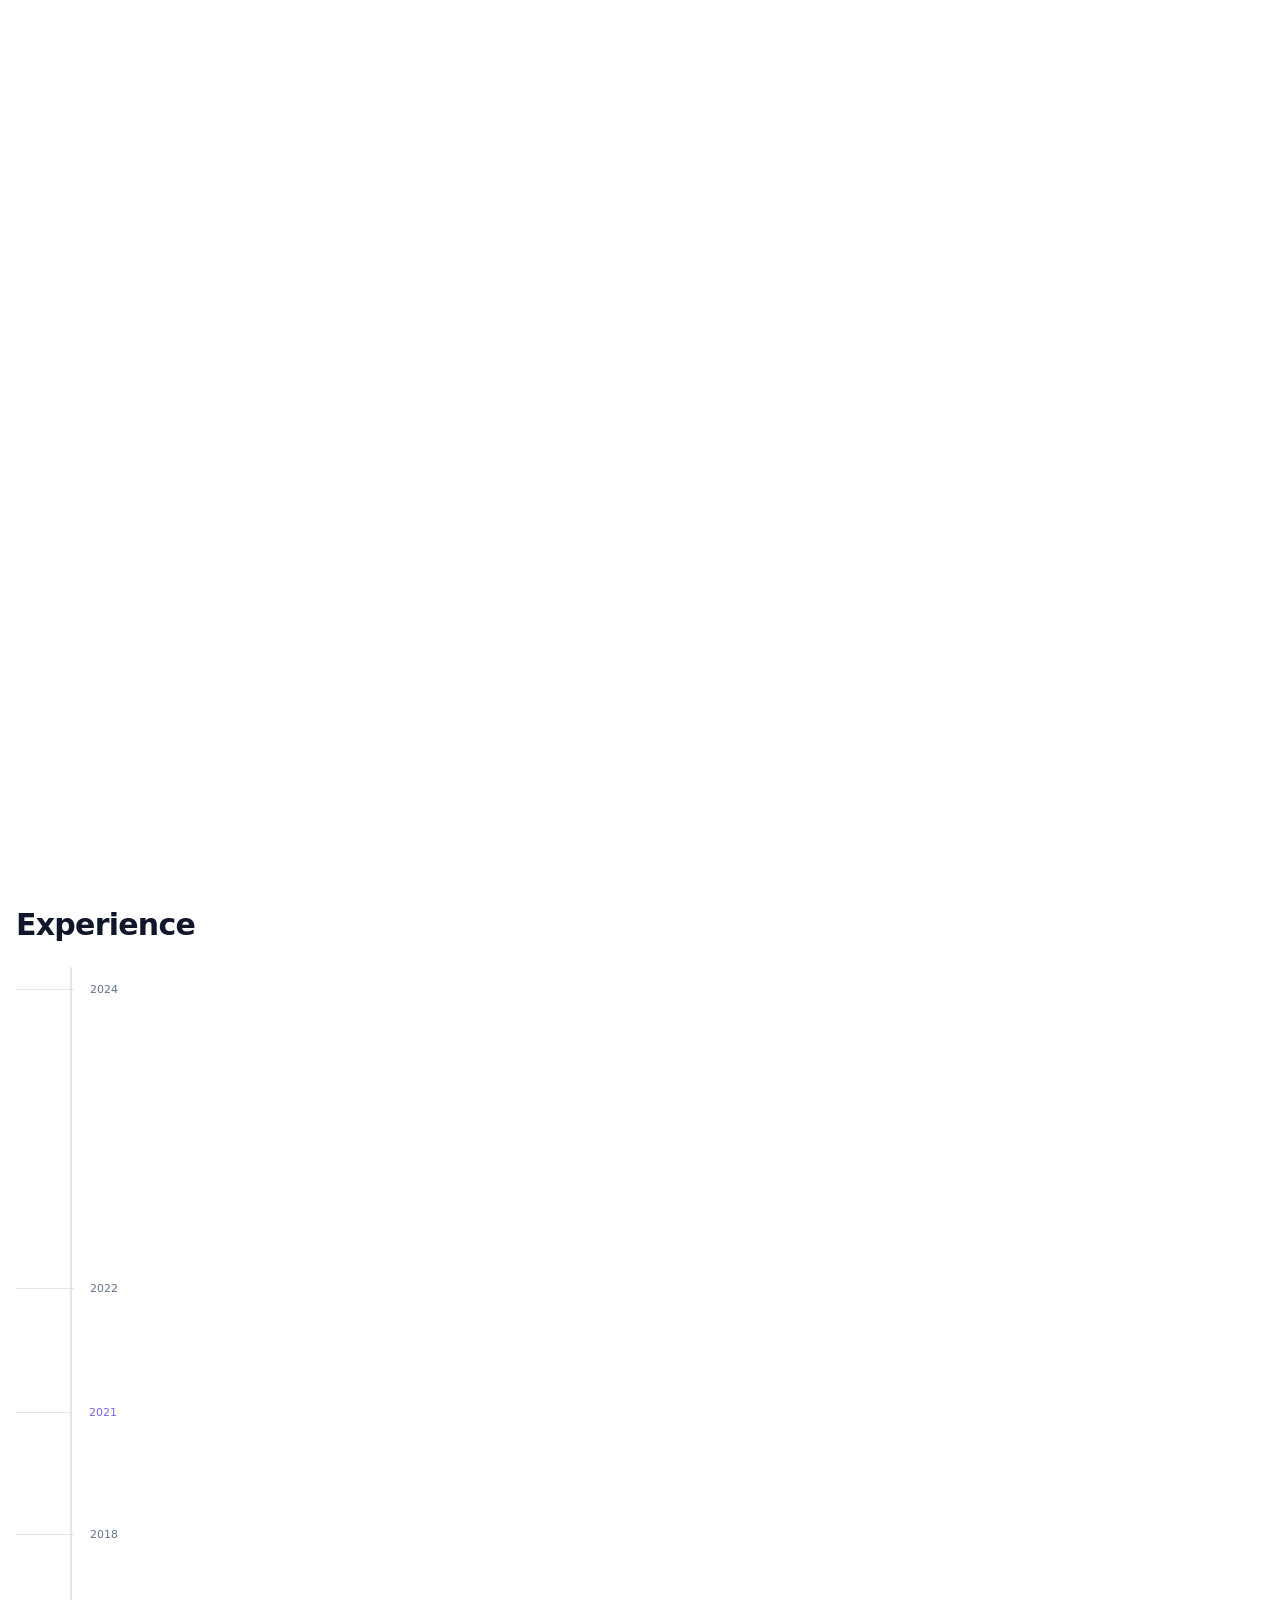
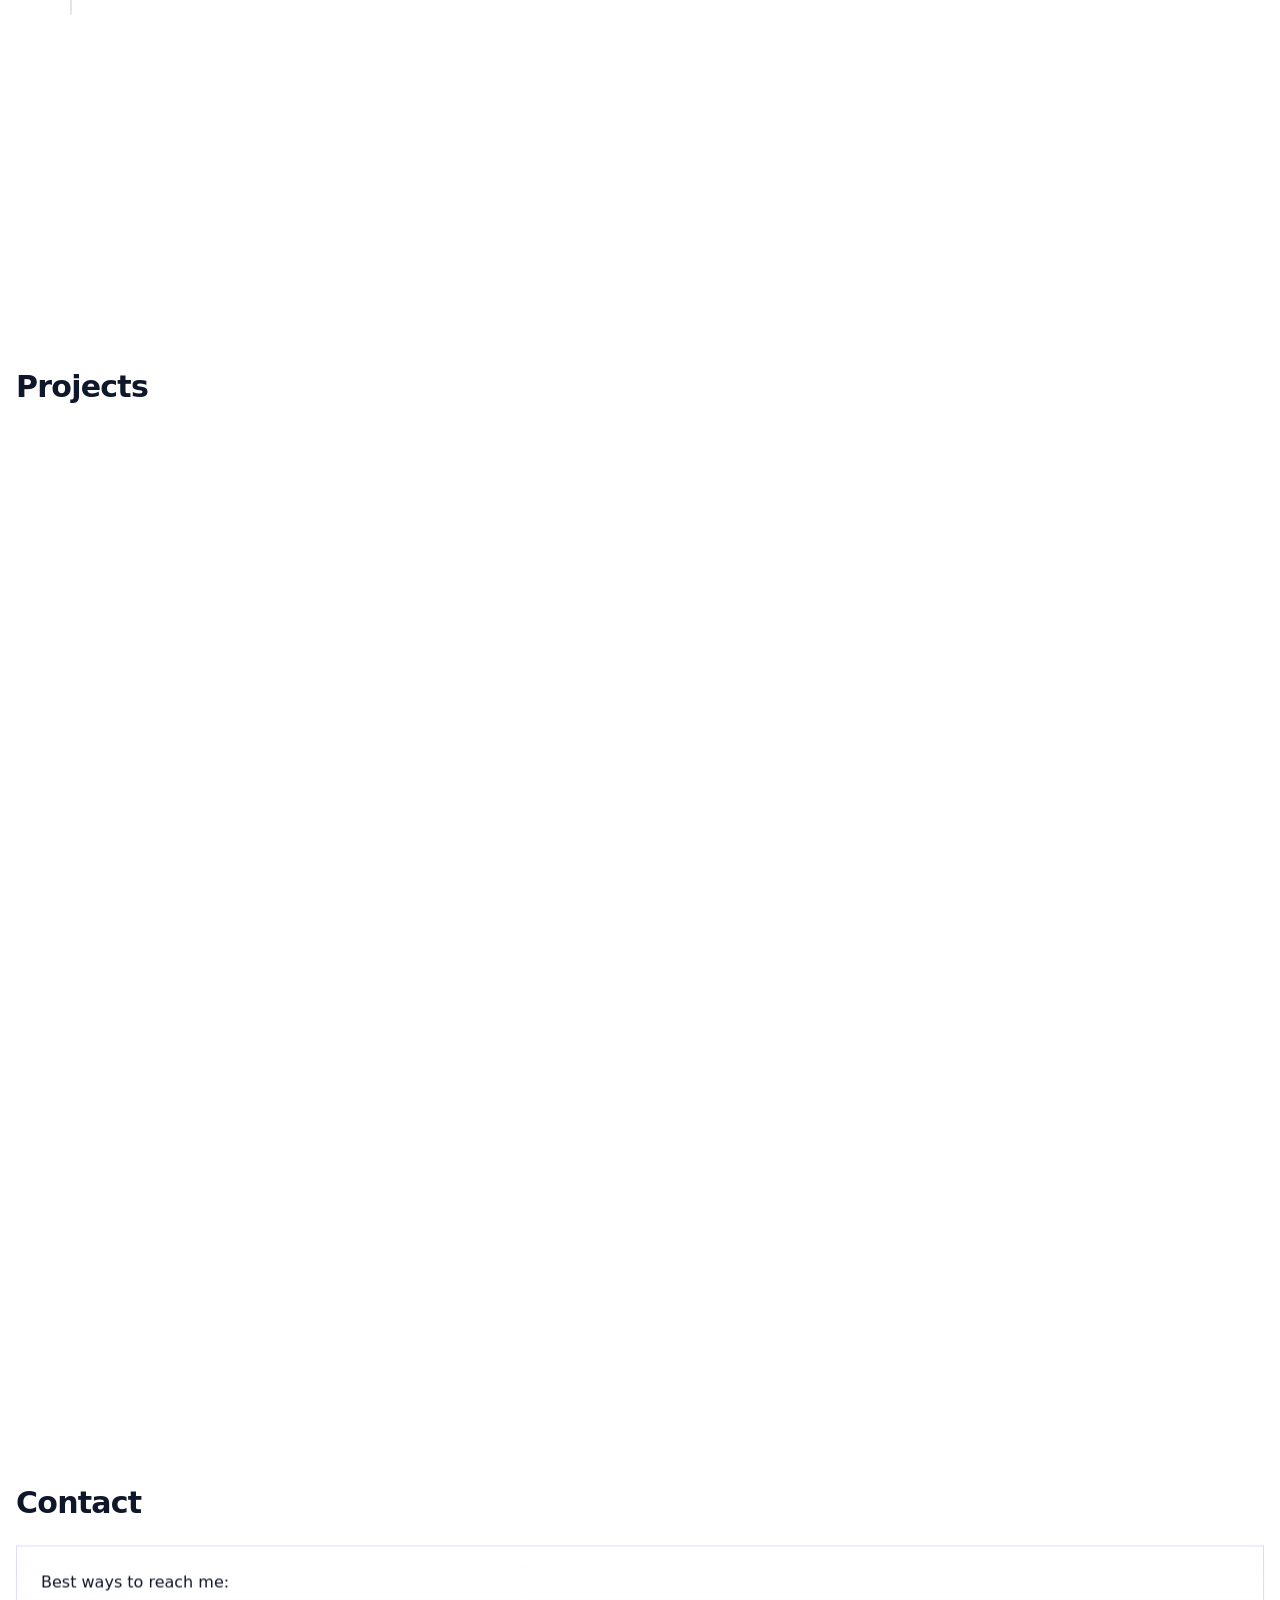
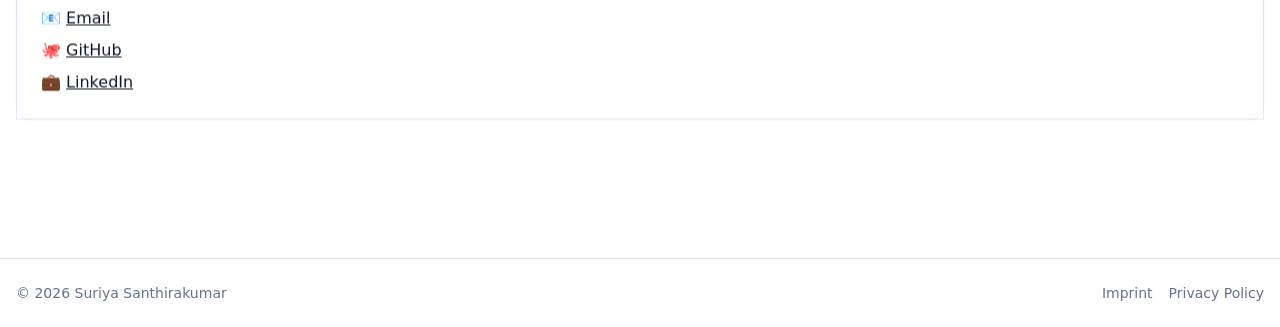
==== commit 85e4df7b: "Updates" ====
--- a/index.html
+++ b/index.html
@@ -22,8 +22,8 @@
     <meta name="viewport" content="width=device-width, initial-scale=1.0" />
 
     <title>Suriya Santhirakumar – Portfolio</title>
-    <script type="module" crossorigin src="/assets/index-NHLBhanf.js"></script>
-    <link rel="stylesheet" crossorigin href="/assets/index-2m4t6gjW.css">
+    <script type="module" crossorigin src="/assets/index-C7R1lHZe.js"></script>
+    <link rel="stylesheet" crossorigin href="/assets/index-CiWIy71n.css">
   </head>
   <body class="bg-white text-slate-900 dark:bg-slate-950 dark:text-slate-100">
     <div id="root"></div>
--- a/assets/index-CiWIy71n.css
+++ b/assets/index-CiWIy71n.css
@@ -0,0 +1 @@
+*,:before,:after{--tw-border-spacing-x: 0;--tw-border-spacing-y: 0;--tw-translate-x: 0;--tw-translate-y: 0;--tw-rotate: 0;--tw-skew-x: 0;--tw-skew-y: 0;--tw-scale-x: 1;--tw-scale-y: 1;--tw-pan-x: ;--tw-pan-y: ;--tw-pinch-zoom: ;--tw-scroll-snap-strictness: proximity;--tw-gradient-from-position: ;--tw-gradient-via-position: ;--tw-gradient-to-position: ;--tw-ordinal: ;--tw-slashed-zero: ;--tw-numeric-figure: ;--tw-numeric-spacing: ;--tw-numeric-fraction: ;--tw-ring-inset: ;--tw-ring-offset-width: 0px;--tw-ring-offset-color: #fff;--tw-ring-color: rgb(59 130 246 / .5);--tw-ring-offset-shadow: 0 0 #0000;--tw-ring-shadow: 0 0 #0000;--tw-shadow: 0 0 #0000;--tw-shadow-colored: 0 0 #0000;--tw-blur: ;--tw-brightness: ;--tw-contrast: ;--tw-grayscale: ;--tw-hue-rotate: ;--tw-invert: ;--tw-saturate: ;--tw-sepia: ;--tw-drop-shadow: ;--tw-backdrop-blur: ;--tw-backdrop-brightness: ;--tw-backdrop-contrast: ;--tw-backdrop-grayscale: ;--tw-backdrop-hue-rotate: ;--tw-backdrop-invert: ;--tw-backdrop-opacity: ;--tw-backdrop-saturate: ;--tw-backdrop-sepia: ;--tw-contain-size: ;--tw-contain-layout: ;--tw-contain-paint: ;--tw-contain-style: }::backdrop{--tw-border-spacing-x: 0;--tw-border-spacing-y: 0;--tw-translate-x: 0;--tw-translate-y: 0;--tw-rotate: 0;--tw-skew-x: 0;--tw-skew-y: 0;--tw-scale-x: 1;--tw-scale-y: 1;--tw-pan-x: ;--tw-pan-y: ;--tw-pinch-zoom: ;--tw-scroll-snap-strictness: proximity;--tw-gradient-from-position: ;--tw-gradient-via-position: ;--tw-gradient-to-position: ;--tw-ordinal: ;--tw-slashed-zero: ;--tw-numeric-figure: ;--tw-numeric-spacing: ;--tw-numeric-fraction: ;--tw-ring-inset: ;--tw-ring-offset-width: 0px;--tw-ring-offset-color: #fff;--tw-ring-color: rgb(59 130 246 / .5);--tw-ring-offset-shadow: 0 0 #0000;--tw-ring-shadow: 0 0 #0000;--tw-shadow: 0 0 #0000;--tw-shadow-colored: 0 0 #0000;--tw-blur: ;--tw-brightness: ;--tw-contrast: ;--tw-grayscale: ;--tw-hue-rotate: ;--tw-invert: ;--tw-saturate: ;--tw-sepia: ;--tw-drop-shadow: ;--tw-backdrop-blur: ;--tw-backdrop-brightness: ;--tw-backdrop-contrast: ;--tw-backdrop-grayscale: ;--tw-backdrop-hue-rotate: ;--tw-backdrop-invert: ;--tw-backdrop-opacity: ;--tw-backdrop-saturate: ;--tw-backdrop-sepia: ;--tw-contain-size: ;--tw-contain-layout: ;--tw-contain-paint: ;--tw-contain-style: }*,:before,:after{box-sizing:border-box;border-width:0;border-style:solid;border-color:#e5e7eb}:before,:after{--tw-content: ""}html,:host{line-height:1.5;-webkit-text-size-adjust:100%;-moz-tab-size:4;-o-tab-size:4;tab-size:4;font-family:ui-sans-serif,system-ui,sans-serif,"Apple Color Emoji","Segoe UI Emoji",Segoe UI Symbol,"Noto Color Emoji";font-feature-settings:normal;font-variation-settings:normal;-webkit-tap-highlight-color:transparent}body{margin:0;line-height:inherit}hr{height:0;color:inherit;border-top-width:1px}abbr:where([title]){-webkit-text-decoration:underline dotted;text-decoration:underline dotted}h1,h2,h3,h4,h5,h6{font-size:inherit;font-weight:inherit}a{color:inherit;text-decoration:inherit}b,strong{font-weight:bolder}code,kbd,samp,pre{font-family:ui-monospace,SFMono-Regular,Menlo,Monaco,Consolas,Liberation Mono,Courier New,monospace;font-feature-settings:normal;font-variation-settings:normal;font-size:1em}small{font-size:80%}sub,sup{font-size:75%;line-height:0;position:relative;vertical-align:baseline}sub{bottom:-.25em}sup{top:-.5em}table{text-indent:0;border-color:inherit;border-collapse:collapse}button,input,optgroup,select,textarea{font-family:inherit;font-feature-settings:inherit;font-variation-settings:inherit;font-size:100%;font-weight:inherit;line-height:inherit;letter-spacing:inherit;color:inherit;margin:0;padding:0}button,select{text-transform:none}button,input:where([type=button]),input:where([type=reset]),input:where([type=submit]){-webkit-appearance:button;background-color:transparent;background-image:none}:-moz-focusring{outline:auto}:-moz-ui-invalid{box-shadow:none}progress{vertical-align:baseline}::-webkit-inner-spin-button,::-webkit-outer-spin-button{height:auto}[type=search]{-webkit-appearance:textfield;outline-offset:-2px}::-webkit-search-decoration{-webkit-appearance:none}::-webkit-file-upload-button{-webkit-appearance:button;font:inherit}summary{display:list-item}blockquote,dl,dd,h1,h2,h3,h4,h5,h6,hr,figure,p,pre{margin:0}fieldset{margin:0;padding:0}legend{padding:0}ol,ul,menu{list-style:none;margin:0;padding:0}dialog{padding:0}textarea{resize:vertical}input::-moz-placeholder,textarea::-moz-placeholder{opacity:1;color:#9ca3af}input::placeholder,textarea::placeholder{opacity:1;color:#9ca3af}button,[role=button]{cursor:pointer}:disabled{cursor:default}img,svg,video,canvas,audio,iframe,embed,object{display:block;vertical-align:middle}img,video{max-width:100%;height:auto}[hidden]:where(:not([hidden=until-found])){display:none}.container{width:100%;margin-right:auto;margin-left:auto;padding-right:1rem;padding-left:1rem}@media (min-width: 640px){.container{max-width:640px}}@media (min-width: 768px){.container{max-width:768px}}@media (min-width: 1024px){.container{max-width:1024px}}@media (min-width: 1280px){.container{max-width:1280px}}.sr-only{position:absolute;width:1px;height:1px;padding:0;margin:-1px;overflow:hidden;clip:rect(0,0,0,0);white-space:nowrap;border-width:0}.pointer-events-none{pointer-events:none}.visible{visibility:visible}.fixed{position:fixed}.absolute{position:absolute}.relative{position:relative}.sticky{position:sticky}.inset-0{inset:0}.-bottom-0\.5{bottom:-.125rem}.-left-\[44px\]{left:-44px}.-top-2{top:-.5rem}.bottom-0{bottom:0}.bottom-5{bottom:1.25rem}.left-0{left:0}.left-1\/2{left:50%}.right-0{right:0}.right-3{right:.75rem}.right-5{right:1.25rem}.top-0{top:0}.top-1{top:.25rem}.top-2\.5{top:.625rem}.top-3{top:.75rem}.top-4{top:1rem}.top-8{top:2rem}.z-0{z-index:0}.z-10{z-index:10}.z-40{z-index:40}.z-50{z-index:50}.z-\[-10\]{z-index:-10}.z-\[60\]{z-index:60}.mx-auto{margin-left:auto;margin-right:auto}.my-6{margin-top:1.5rem;margin-bottom:1.5rem}.mb-1{margin-bottom:.25rem}.mb-2{margin-bottom:.5rem}.mb-3{margin-bottom:.75rem}.mb-4{margin-bottom:1rem}.mb-6{margin-bottom:1.5rem}.mt-0\.5{margin-top:.125rem}.mt-1{margin-top:.25rem}.mt-12{margin-top:3rem}.mt-auto{margin-top:auto}.line-clamp-3{overflow:hidden;display:-webkit-box;-webkit-box-orient:vertical;-webkit-line-clamp:3}.block{display:block}.inline-block{display:inline-block}.flex{display:flex}.inline-flex{display:inline-flex}.grid{display:grid}.inline-grid{display:inline-grid}.hidden{display:none}.aspect-\[16\/9\]{aspect-ratio:16/9}.aspect-video{aspect-ratio:16 / 9}.h-0{height:0px}.h-10{height:2.5rem}.h-11{height:2.75rem}.h-4{height:1rem}.h-48{height:12rem}.h-6{height:1.5rem}.h-60{height:15rem}.h-\[2px\]{height:2px}.h-\[3px\]{height:3px}.h-\[56vh\]{height:56vh}.h-full{height:100%}.h-px{height:1px}.max-h-0{max-height:0px}.max-h-96{max-height:24rem}.max-h-\[88vh\]{max-height:88vh}.min-h-\[320px\]{min-height:320px}.min-h-\[40px\]{min-height:40px}.min-h-\[44px\]{min-height:44px}.w-0{width:0px}.w-10{width:2.5rem}.w-11{width:2.75rem}.w-6{width:1.5rem}.w-8{width:2rem}.w-\[2px\]{width:2px}.w-\[64px\]{width:64px}.w-\[min\(1000px\,92vw\)\]{width:min(1000px,92vw)}.w-full{width:100%}.min-w-0{min-width:0px}.min-w-\[28px\]{min-width:28px}.max-w-full{max-width:100%}.flex-1{flex:1 1 0%}.shrink-0{flex-shrink:0}.origin-left{transform-origin:left}.origin-top{transform-origin:top}.-translate-x-1\/2{--tw-translate-x: -50%;transform:translate(var(--tw-translate-x),var(--tw-translate-y)) rotate(var(--tw-rotate)) skew(var(--tw-skew-x)) skewY(var(--tw-skew-y)) scaleX(var(--tw-scale-x)) scaleY(var(--tw-scale-y))}.-translate-x-\[32px\]{--tw-translate-x: -32px;transform:translate(var(--tw-translate-x),var(--tw-translate-y)) rotate(var(--tw-rotate)) skew(var(--tw-skew-x)) skewY(var(--tw-skew-y)) scaleX(var(--tw-scale-x)) scaleY(var(--tw-scale-y))}.-translate-y-1\/2{--tw-translate-y: -50%;transform:translate(var(--tw-translate-x),var(--tw-translate-y)) rotate(var(--tw-rotate)) skew(var(--tw-skew-x)) skewY(var(--tw-skew-y)) scaleX(var(--tw-scale-x)) scaleY(var(--tw-scale-y))}.-translate-y-2{--tw-translate-y: -.5rem;transform:translate(var(--tw-translate-x),var(--tw-translate-y)) rotate(var(--tw-rotate)) skew(var(--tw-skew-x)) skewY(var(--tw-skew-y)) scaleX(var(--tw-scale-x)) scaleY(var(--tw-scale-y))}.translate-y-2{--tw-translate-y: .5rem;transform:translate(var(--tw-translate-x),var(--tw-translate-y)) rotate(var(--tw-rotate)) skew(var(--tw-skew-x)) skewY(var(--tw-skew-y)) scaleX(var(--tw-scale-x)) scaleY(var(--tw-scale-y))}.-rotate-45{--tw-rotate: -45deg;transform:translate(var(--tw-translate-x),var(--tw-translate-y)) rotate(var(--tw-rotate)) skew(var(--tw-skew-x)) skewY(var(--tw-skew-y)) scaleX(var(--tw-scale-x)) scaleY(var(--tw-scale-y))}.rotate-45{--tw-rotate: 45deg;transform:translate(var(--tw-translate-x),var(--tw-translate-y)) rotate(var(--tw-rotate)) skew(var(--tw-skew-x)) skewY(var(--tw-skew-y)) scaleX(var(--tw-scale-x)) scaleY(var(--tw-scale-y))}.scale-x-0{--tw-scale-x: 0;transform:translate(var(--tw-translate-x),var(--tw-translate-y)) rotate(var(--tw-rotate)) skew(var(--tw-skew-x)) skewY(var(--tw-skew-y)) scaleX(var(--tw-scale-x)) scaleY(var(--tw-scale-y))}.scale-x-100{--tw-scale-x: 1;transform:translate(var(--tw-translate-x),var(--tw-translate-y)) rotate(var(--tw-rotate)) skew(var(--tw-skew-x)) skewY(var(--tw-skew-y)) scaleX(var(--tw-scale-x)) scaleY(var(--tw-scale-y))}.cursor-pointer{cursor:pointer}.select-none{-webkit-user-select:none;-moz-user-select:none;user-select:none}.resize{resize:both}.snap-x{scroll-snap-type:x var(--tw-scroll-snap-strictness)}.snap-mandatory{--tw-scroll-snap-strictness: mandatory}.snap-center{scroll-snap-align:center}.list-disc{list-style-type:disc}.grid-cols-1{grid-template-columns:repeat(1,minmax(0,1fr))}.grid-cols-\[64px\,1fr\]{grid-template-columns:64px 1fr}.flex-col{flex-direction:column}.flex-wrap{flex-wrap:wrap}.place-content-center{place-content:center}.place-items-center{place-items:center}.items-start{align-items:flex-start}.items-center{align-items:center}.items-baseline{align-items:baseline}.justify-center{justify-content:center}.justify-between{justify-content:space-between}.gap-1\.5{gap:.375rem}.gap-10{gap:2.5rem}.gap-2{gap:.5rem}.gap-3{gap:.75rem}.gap-4{gap:1rem}.gap-6{gap:1.5rem}.gap-\[2px\]{gap:2px}.gap-x-2{-moz-column-gap:.5rem;column-gap:.5rem}.gap-y-1{row-gap:.25rem}.space-x-4>:not([hidden])~:not([hidden]){--tw-space-x-reverse: 0;margin-right:calc(1rem * var(--tw-space-x-reverse));margin-left:calc(1rem * calc(1 - var(--tw-space-x-reverse)))}.space-y-1>:not([hidden])~:not([hidden]){--tw-space-y-reverse: 0;margin-top:calc(.25rem * calc(1 - var(--tw-space-y-reverse)));margin-bottom:calc(.25rem * var(--tw-space-y-reverse))}.space-y-2>:not([hidden])~:not([hidden]){--tw-space-y-reverse: 0;margin-top:calc(.5rem * calc(1 - var(--tw-space-y-reverse)));margin-bottom:calc(.5rem * var(--tw-space-y-reverse))}.space-y-3>:not([hidden])~:not([hidden]){--tw-space-y-reverse: 0;margin-top:calc(.75rem * calc(1 - var(--tw-space-y-reverse)));margin-bottom:calc(.75rem * var(--tw-space-y-reverse))}.space-y-4>:not([hidden])~:not([hidden]){--tw-space-y-reverse: 0;margin-top:calc(1rem * calc(1 - var(--tw-space-y-reverse)));margin-bottom:calc(1rem * var(--tw-space-y-reverse))}.space-y-5>:not([hidden])~:not([hidden]){--tw-space-y-reverse: 0;margin-top:calc(1.25rem * calc(1 - var(--tw-space-y-reverse)));margin-bottom:calc(1.25rem * var(--tw-space-y-reverse))}.overflow-auto{overflow:auto}.overflow-hidden{overflow:hidden}.overflow-x-auto{overflow-x:auto}.overflow-x-clip{overflow-x:clip}.scroll-smooth{scroll-behavior:smooth}.truncate{overflow:hidden;text-overflow:ellipsis;white-space:nowrap}.break-words{overflow-wrap:break-word}.rounded{border-radius:.25rem}.rounded-2xl{border-radius:1rem}.rounded-full{border-radius:9999px}.rounded-lg{border-radius:.5rem}.rounded-md{border-radius:.375rem}.rounded-sm{border-radius:.125rem}.rounded-xl{border-radius:.75rem}.rounded-l-xl{border-top-left-radius:.75rem;border-bottom-left-radius:.75rem}.rounded-r-xl{border-top-right-radius:.75rem;border-bottom-right-radius:.75rem}.border{border-width:1px}.border-b{border-bottom-width:1px}.border-t{border-top-width:1px}.border-slate-200{--tw-border-opacity: 1;border-color:rgb(226 232 240 / var(--tw-border-opacity, 1))}.border-slate-300{--tw-border-opacity: 1;border-color:rgb(203 213 225 / var(--tw-border-opacity, 1))}.border-white\/30{border-color:#ffffff4d}.bg-black{--tw-bg-opacity: 1;background-color:rgb(0 0 0 / var(--tw-bg-opacity, 1))}.bg-current{background-color:currentColor}.bg-slate-200\/70{background-color:#e2e8f0b3}.bg-slate-300\/60{background-color:#cbd5e199}.bg-white{--tw-bg-opacity: 1;background-color:rgb(255 255 255 / var(--tw-bg-opacity, 1))}.bg-white\/50{background-color:#ffffff80}.bg-white\/70{background-color:#ffffffb3}.bg-white\/80{background-color:#fffc}.bg-gradient-to-br{background-image:linear-gradient(to bottom right,var(--tw-gradient-stops))}.bg-gradient-to-l{background-image:linear-gradient(to left,var(--tw-gradient-stops))}.bg-gradient-to-r{background-image:linear-gradient(to right,var(--tw-gradient-stops))}.from-blue-500{--tw-gradient-from: #3b82f6 var(--tw-gradient-from-position);--tw-gradient-to: rgb(59 130 246 / 0) var(--tw-gradient-to-position);--tw-gradient-stops: var(--tw-gradient-from), var(--tw-gradient-to)}.from-blue-500\/20{--tw-gradient-from: rgb(59 130 246 / .2) var(--tw-gradient-from-position);--tw-gradient-to: rgb(59 130 246 / 0) var(--tw-gradient-to-position);--tw-gradient-stops: var(--tw-gradient-from), var(--tw-gradient-to)}.from-slate-900\/20{--tw-gradient-from: rgb(15 23 42 / .2) var(--tw-gradient-from-position);--tw-gradient-to: rgb(15 23 42 / 0) var(--tw-gradient-to-position);--tw-gradient-stops: var(--tw-gradient-from), var(--tw-gradient-to)}.to-indigo-500{--tw-gradient-to: #6366f1 var(--tw-gradient-to-position)}.to-indigo-500\/20{--tw-gradient-to: rgb(99 102 241 / .2) var(--tw-gradient-to-position)}.to-transparent{--tw-gradient-to: transparent var(--tw-gradient-to-position)}.bg-clip-text{-webkit-background-clip:text;background-clip:text}.object-contain{-o-object-fit:contain;object-fit:contain}.object-cover{-o-object-fit:cover;object-fit:cover}.p-2{padding:.5rem}.p-4{padding:1rem}.p-6{padding:1.5rem}.px-2{padding-left:.5rem;padding-right:.5rem}.px-3{padding-left:.75rem;padding-right:.75rem}.px-4{padding-left:1rem;padding-right:1rem}.py-1{padding-top:.25rem;padding-bottom:.25rem}.py-1\.5{padding-top:.375rem;padding-bottom:.375rem}.py-2{padding-top:.5rem;padding-bottom:.5rem}.py-3{padding-top:.75rem;padding-bottom:.75rem}.py-4{padding-top:1rem;padding-bottom:1rem}.py-6{padding-top:1.5rem;padding-bottom:1.5rem}.pb-2{padding-bottom:.5rem}.pl-5{padding-left:1.25rem}.pr-1{padding-right:.25rem}.pt-2{padding-top:.5rem}.text-4xl{font-size:2.25rem;line-height:2.5rem}.text-6xl{font-size:3.75rem;line-height:1}.text-\[10px\]{font-size:10px}.text-\[11px\]{font-size:11px}.text-\[12px\]{font-size:12px}.text-\[13px\]{font-size:13px}.text-lg{font-size:1.125rem;line-height:1.75rem}.text-sm{font-size:.875rem;line-height:1.25rem}.text-xs{font-size:.75rem;line-height:1rem}.font-bold{font-weight:700}.font-medium{font-weight:500}.font-semibold{font-weight:600}.leading-\[1\],.leading-none{line-height:1}.leading-relaxed{line-height:1.625}.leading-tight{line-height:1.25}.tracking-tight{letter-spacing:-.025em}.text-indigo-600{--tw-text-opacity: 1;color:rgb(79 70 229 / var(--tw-text-opacity, 1))}.text-slate-500{--tw-text-opacity: 1;color:rgb(100 116 139 / var(--tw-text-opacity, 1))}.text-slate-600{--tw-text-opacity: 1;color:rgb(71 85 105 / var(--tw-text-opacity, 1))}.text-slate-700{--tw-text-opacity: 1;color:rgb(51 65 85 / var(--tw-text-opacity, 1))}.text-slate-900{--tw-text-opacity: 1;color:rgb(15 23 42 / var(--tw-text-opacity, 1))}.text-transparent{color:transparent}.text-white{--tw-text-opacity: 1;color:rgb(255 255 255 / var(--tw-text-opacity, 1))}.underline{text-decoration-line:underline}.opacity-0{opacity:0}.opacity-100{opacity:1}.shadow{--tw-shadow: 0 1px 3px 0 rgb(0 0 0 / .1), 0 1px 2px -1px rgb(0 0 0 / .1);--tw-shadow-colored: 0 1px 3px 0 var(--tw-shadow-color), 0 1px 2px -1px var(--tw-shadow-color);box-shadow:var(--tw-ring-offset-shadow, 0 0 #0000),var(--tw-ring-shadow, 0 0 #0000),var(--tw-shadow)}.shadow-sm{--tw-shadow: 0 1px 2px 0 rgb(0 0 0 / .05);--tw-shadow-colored: 0 1px 2px 0 var(--tw-shadow-color);box-shadow:var(--tw-ring-offset-shadow, 0 0 #0000),var(--tw-ring-shadow, 0 0 #0000),var(--tw-shadow)}.shadow-xl{--tw-shadow: 0 20px 25px -5px rgb(0 0 0 / .1), 0 8px 10px -6px rgb(0 0 0 / .1);--tw-shadow-colored: 0 20px 25px -5px var(--tw-shadow-color), 0 8px 10px -6px var(--tw-shadow-color);box-shadow:var(--tw-ring-offset-shadow, 0 0 #0000),var(--tw-ring-shadow, 0 0 #0000),var(--tw-shadow)}.outline-none{outline:2px solid transparent;outline-offset:2px}.blur{--tw-blur: blur(8px);filter:var(--tw-blur) var(--tw-brightness) var(--tw-contrast) var(--tw-grayscale) var(--tw-hue-rotate) var(--tw-invert) var(--tw-saturate) var(--tw-sepia) var(--tw-drop-shadow)}.filter{filter:var(--tw-blur) var(--tw-brightness) var(--tw-contrast) var(--tw-grayscale) var(--tw-hue-rotate) var(--tw-invert) var(--tw-saturate) var(--tw-sepia) var(--tw-drop-shadow)}.backdrop-blur{--tw-backdrop-blur: blur(8px);-webkit-backdrop-filter:var(--tw-backdrop-blur) var(--tw-backdrop-brightness) var(--tw-backdrop-contrast) var(--tw-backdrop-grayscale) var(--tw-backdrop-hue-rotate) var(--tw-backdrop-invert) var(--tw-backdrop-opacity) var(--tw-backdrop-saturate) var(--tw-backdrop-sepia);backdrop-filter:var(--tw-backdrop-blur) var(--tw-backdrop-brightness) var(--tw-backdrop-contrast) var(--tw-backdrop-grayscale) var(--tw-backdrop-hue-rotate) var(--tw-backdrop-invert) var(--tw-backdrop-opacity) var(--tw-backdrop-saturate) var(--tw-backdrop-sepia)}.backdrop-blur-sm{--tw-backdrop-blur: blur(4px);-webkit-backdrop-filter:var(--tw-backdrop-blur) var(--tw-backdrop-brightness) var(--tw-backdrop-contrast) var(--tw-backdrop-grayscale) var(--tw-backdrop-hue-rotate) var(--tw-backdrop-invert) var(--tw-backdrop-opacity) var(--tw-backdrop-saturate) var(--tw-backdrop-sepia);backdrop-filter:var(--tw-backdrop-blur) var(--tw-backdrop-brightness) var(--tw-backdrop-contrast) var(--tw-backdrop-grayscale) var(--tw-backdrop-hue-rotate) var(--tw-backdrop-invert) var(--tw-backdrop-opacity) var(--tw-backdrop-saturate) var(--tw-backdrop-sepia)}.transition{transition-property:color,background-color,border-color,text-decoration-color,fill,stroke,opacity,box-shadow,transform,filter,backdrop-filter;transition-timing-function:cubic-bezier(.4,0,.2,1);transition-duration:.15s}.transition-\[background\]{transition-property:background;transition-timing-function:cubic-bezier(.4,0,.2,1);transition-duration:.15s}.transition-\[max-height\]{transition-property:max-height;transition-timing-function:cubic-bezier(.4,0,.2,1);transition-duration:.15s}.transition-colors{transition-property:color,background-color,border-color,text-decoration-color,fill,stroke;transition-timing-function:cubic-bezier(.4,0,.2,1);transition-duration:.15s}.transition-opacity{transition-property:opacity;transition-timing-function:cubic-bezier(.4,0,.2,1);transition-duration:.15s}.transition-transform{transition-property:transform;transition-timing-function:cubic-bezier(.4,0,.2,1);transition-duration:.15s}.duration-300{transition-duration:.3s}.duration-500{transition-duration:.5s}.title{margin-bottom:1.5rem;font-size:1.25rem;line-height:1.75rem;font-weight:800;letter-spacing:-.025em}@media (min-width: 640px){.title{font-size:1.5rem;line-height:2rem}}@media (min-width: 768px){.title{font-size:1.875rem;line-height:2.25rem}}:root{--accent-from:#3b82f6;--accent-to:#6366f1;--bg-from: rgba(59,130,246,.16);--bg-to: rgba(99,102,241,.12)}html,body,#root{width:100%;max-width:100%;overflow-x:hidden}main,section,.container{overflow-x:clip}img,video,iframe{max-width:100%;height:auto;display:block}.tsparticles-canvas-el{display:block;width:100%!important;max-width:100vw!important}html{scroll-behavior:smooth}.section{padding-top:4rem;padding-bottom:4rem}@media (min-width: 768px){.section{padding-top:6rem;padding-bottom:6rem}}.section{scroll-margin-top:84px}.card{border-radius:1rem;border-width:1px;--tw-shadow: 0 1px 2px 0 rgb(0 0 0 / .05);--tw-shadow-colored: 0 1px 2px 0 var(--tw-shadow-color);box-shadow:var(--tw-ring-offset-shadow, 0 0 #0000),var(--tw-ring-shadow, 0 0 #0000),var(--tw-shadow);background:linear-gradient(180deg,#ffffffa8,#ffffff7a) padding-box;border:1px solid transparent;-o-border-image:linear-gradient(180deg,color-mix(in srgb,var(--accent-from) 24%,transparent),color-mix(in srgb,var(--accent-to) 18%,transparent)) 1;border-image:linear-gradient(180deg,color-mix(in srgb,var(--accent-from) 24%,transparent),color-mix(in srgb,var(--accent-to) 18%,transparent)) 1;backdrop-filter:saturate(140%) blur(14px);-webkit-backdrop-filter:saturate(140%) blur(14px)}.dark .card{background:linear-gradient(180deg,#020617a8,#02061785) padding-box;-o-border-image:linear-gradient(180deg,color-mix(in srgb,var(--accent-from) 30%,transparent),color-mix(in srgb,var(--accent-to) 24%,transparent)) 1;border-image:linear-gradient(180deg,color-mix(in srgb,var(--accent-from) 30%,transparent),color-mix(in srgb,var(--accent-to) 24%,transparent)) 1}.glass-strong{background:linear-gradient(180deg,#ffffffc7,#ffffff8a) padding-box;border:1px solid transparent;-o-border-image:linear-gradient(180deg,color-mix(in srgb,var(--accent-from) 30%,transparent),color-mix(in srgb,var(--accent-to) 22%,transparent)) 1;border-image:linear-gradient(180deg,color-mix(in srgb,var(--accent-from) 30%,transparent),color-mix(in srgb,var(--accent-to) 22%,transparent)) 1;backdrop-filter:saturate(150%) blur(18px);-webkit-backdrop-filter:saturate(150%) blur(18px)}.dark .glass-strong{background:linear-gradient(180deg,#020617c7,#02061794) padding-box;-o-border-image:linear-gradient(180deg,color-mix(in srgb,var(--accent-from) 36%,transparent),color-mix(in srgb,var(--accent-to) 28%,transparent)) 1;border-image:linear-gradient(180deg,color-mix(in srgb,var(--accent-from) 36%,transparent),color-mix(in srgb,var(--accent-to) 28%,transparent)) 1}.glass-border{position:relative;isolation:isolate}.glass-border:before{content:"";position:absolute;inset:-1px;border-radius:inherit;pointer-events:none;background:linear-gradient(90deg,var(--accent-from),var(--accent-to));opacity:.1;z-index:-1;-webkit-mask:linear-gradient(#000 0 0),linear-gradient(#000 0 0) content-box;-webkit-mask-composite:xor;mask:linear-gradient(#000 0 0) exclude,linear-gradient(#000 0 0) content-box}.glass-nav{border-bottom-width:1px;border-color:#e2e8f0cc;background:linear-gradient(180deg,#ffffffb8,#ffffff85);backdrop-filter:saturate(140%) blur(14px);-webkit-backdrop-filter:saturate(140%) blur(14px)}.dark .glass-nav{border-color:#1e293bcc;background:linear-gradient(180deg,#020617a8,#02061780)}.btn{display:inline-flex;align-items:center;gap:.5rem;border-radius:.75rem;border-width:1px;padding:.625rem 1.25rem;transition-property:color,background-color,border-color,text-decoration-color,fill,stroke,opacity,box-shadow,transform,filter,backdrop-filter;transition-timing-function:cubic-bezier(.4,0,.2,1);transition-duration:.15s}.btn:hover{--tw-shadow: 0 1px 3px 0 rgb(0 0 0 / .1), 0 1px 2px -1px rgb(0 0 0 / .1);--tw-shadow-colored: 0 1px 3px 0 var(--tw-shadow-color), 0 1px 2px -1px var(--tw-shadow-color);box-shadow:var(--tw-ring-offset-shadow, 0 0 #0000),var(--tw-ring-shadow, 0 0 #0000),var(--tw-shadow)}.btn{--tw-border-opacity: 1;border-color:rgb(203 213 225 / var(--tw-border-opacity, 1));background-color:#fffc}.btn:is(.dark *){--tw-border-opacity: 1;border-color:rgb(51 65 85 / var(--tw-border-opacity, 1));background-color:#0f172a99}.btn{min-height:44px}.btn-cta{position:relative;overflow:hidden;isolation:isolate;--mx: 50%;--my: 50%}.btn-cta:before{content:"";position:absolute;inset:-2px;border-radius:14px;background:radial-gradient(120px 60px at var(--mx,50%) var(--my,50%),color-mix(in srgb,var(--accent-from) 30%,transparent),color-mix(in srgb,var(--accent-to) 22%,transparent),transparent 60%);opacity:0;transition:opacity .2s ease;z-index:-1}.btn-cta:hover:before,.btn-cta:focus-visible:before{opacity:1}.btn-cta:hover,.btn-cta:focus-visible{transform:translateY(-2px);box-shadow:0 10px 24px #00000014,0 0 0 1px color-mix(in srgb,var(--accent-to) 24%,transparent),inset 0 0 0 1px color-mix(in srgb,var(--accent-from) 18%,transparent);transition:transform .18s cubic-bezier(.2,.8,.2,1),box-shadow .18s cubic-bezier(.2,.8,.2,1)}.btn-cta:active{transform:translateY(0) scale(.98)}.accent-line{background:linear-gradient(90deg,var(--accent-from),var(--accent-to))}.tilt-card{transform-style:preserve-3d;backface-visibility:hidden;will-change:transform}@media (prefers-reduced-motion: reduce){.btn-cta,.btn{transition:none}}.hover\:-translate-y-0\.5:hover{--tw-translate-y: -.125rem;transform:translate(var(--tw-translate-x),var(--tw-translate-y)) rotate(var(--tw-rotate)) skew(var(--tw-skew-x)) skewY(var(--tw-skew-y)) scaleX(var(--tw-scale-x)) scaleY(var(--tw-scale-y))}.hover\:bg-white\/60:hover{background-color:#fff9}.hover\:text-slate-700:hover{--tw-text-opacity: 1;color:rgb(51 65 85 / var(--tw-text-opacity, 1))}.hover\:text-slate-900:hover{--tw-text-opacity: 1;color:rgb(15 23 42 / var(--tw-text-opacity, 1))}.hover\:underline:hover{text-decoration-line:underline}.hover\:shadow:hover{--tw-shadow: 0 1px 3px 0 rgb(0 0 0 / .1), 0 1px 2px -1px rgb(0 0 0 / .1);--tw-shadow-colored: 0 1px 3px 0 var(--tw-shadow-color), 0 1px 2px -1px var(--tw-shadow-color);box-shadow:var(--tw-ring-offset-shadow, 0 0 #0000),var(--tw-ring-shadow, 0 0 #0000),var(--tw-shadow)}.hover\:shadow-md:hover{--tw-shadow: 0 4px 6px -1px rgb(0 0 0 / .1), 0 2px 4px -2px rgb(0 0 0 / .1);--tw-shadow-colored: 0 4px 6px -1px var(--tw-shadow-color), 0 2px 4px -2px var(--tw-shadow-color);box-shadow:var(--tw-ring-offset-shadow, 0 0 #0000),var(--tw-ring-shadow, 0 0 #0000),var(--tw-shadow)}.group:hover .group-hover\:scale-105{--tw-scale-x: 1.05;--tw-scale-y: 1.05;transform:translate(var(--tw-translate-x),var(--tw-translate-y)) rotate(var(--tw-rotate)) skew(var(--tw-skew-x)) skewY(var(--tw-skew-y)) scaleX(var(--tw-scale-x)) scaleY(var(--tw-scale-y))}.group:hover .group-hover\:scale-x-100{--tw-scale-x: 1;transform:translate(var(--tw-translate-x),var(--tw-translate-y)) rotate(var(--tw-rotate)) skew(var(--tw-skew-x)) skewY(var(--tw-skew-y)) scaleX(var(--tw-scale-x)) scaleY(var(--tw-scale-y))}.group:hover .group-hover\:opacity-90{opacity:.9}.dark\:border-slate-700:is(.dark *){--tw-border-opacity: 1;border-color:rgb(51 65 85 / var(--tw-border-opacity, 1))}.dark\:border-slate-800:is(.dark *){--tw-border-opacity: 1;border-color:rgb(30 41 59 / var(--tw-border-opacity, 1))}.dark\:border-white\/10:is(.dark *){border-color:#ffffff1a}.dark\:bg-slate-700\/60:is(.dark *){background-color:#33415599}.dark\:bg-slate-800\/60:is(.dark *){background-color:#1e293b99}.dark\:bg-slate-800\/70:is(.dark *){background-color:#1e293bb3}.dark\:bg-slate-900\/40:is(.dark *){background-color:#0f172a66}.dark\:bg-slate-900\/60:is(.dark *){background-color:#0f172a99}.dark\:bg-slate-900\/80:is(.dark *){background-color:#0f172acc}.dark\:bg-slate-950:is(.dark *){--tw-bg-opacity: 1;background-color:rgb(2 6 23 / var(--tw-bg-opacity, 1))}.dark\:bg-slate-950\/60:is(.dark *){background-color:#02061799}.dark\:from-black\/30:is(.dark *){--tw-gradient-from: rgb(0 0 0 / .3) var(--tw-gradient-from-position);--tw-gradient-to: rgb(0 0 0 / 0) var(--tw-gradient-to-position);--tw-gradient-stops: var(--tw-gradient-from), var(--tw-gradient-to)}.dark\:text-indigo-400:is(.dark *){--tw-text-opacity: 1;color:rgb(129 140 248 / var(--tw-text-opacity, 1))}.dark\:text-slate-100:is(.dark *){--tw-text-opacity: 1;color:rgb(241 245 249 / var(--tw-text-opacity, 1))}.dark\:text-slate-200:is(.dark *){--tw-text-opacity: 1;color:rgb(226 232 240 / var(--tw-text-opacity, 1))}.dark\:text-slate-300:is(.dark *){--tw-text-opacity: 1;color:rgb(203 213 225 / var(--tw-text-opacity, 1))}.dark\:text-slate-400:is(.dark *){--tw-text-opacity: 1;color:rgb(148 163 184 / var(--tw-text-opacity, 1))}.dark\:text-white:is(.dark *){--tw-text-opacity: 1;color:rgb(255 255 255 / var(--tw-text-opacity, 1))}.dark\:hover\:bg-slate-800\/40:hover:is(.dark *){background-color:#1e293b66}.dark\:hover\:text-slate-200:hover:is(.dark *){--tw-text-opacity: 1;color:rgb(226 232 240 / var(--tw-text-opacity, 1))}.dark\:hover\:text-white:hover:is(.dark *){--tw-text-opacity: 1;color:rgb(255 255 255 / var(--tw-text-opacity, 1))}@media (min-width: 640px){.sm\:-left-\[62px\]{left:-62px}.sm\:mb-0{margin-bottom:0}.sm\:block{display:block}.sm\:h-\[66vh\]{height:66vh}.sm\:min-h-\[420px\]{min-height:420px}.sm\:w-\[92px\]{width:92px}.sm\:-translate-x-\[46px\]{--tw-translate-x: -46px;transform:translate(var(--tw-translate-x),var(--tw-translate-y)) rotate(var(--tw-rotate)) skew(var(--tw-skew-x)) skewY(var(--tw-skew-y)) scaleX(var(--tw-scale-x)) scaleY(var(--tw-scale-y))}.sm\:grid-cols-2{grid-template-columns:repeat(2,minmax(0,1fr))}.sm\:grid-cols-\[92px\,1fr\]{grid-template-columns:92px 1fr}.sm\:flex-row{flex-direction:row}.sm\:gap-2{gap:.5rem}.sm\:gap-4{gap:1rem}.sm\:gap-6{gap:1.5rem}.sm\:gap-x-3{-moz-column-gap:.75rem;column-gap:.75rem}.sm\:space-y-6>:not([hidden])~:not([hidden]){--tw-space-y-reverse: 0;margin-top:calc(1.5rem * calc(1 - var(--tw-space-y-reverse)));margin-bottom:calc(1.5rem * var(--tw-space-y-reverse))}.sm\:p-5{padding:1.25rem}.sm\:text-\[11px\]{font-size:11px}.sm\:text-sm{font-size:.875rem;line-height:1.25rem}.sm\:text-xs{font-size:.75rem;line-height:1rem}}@media (min-width: 768px){.md\:-left-\[74px\]{left:-74px}.md\:flex{display:flex}.md\:hidden{display:none}.md\:h-72{height:18rem}.md\:h-\[72vh\]{height:72vh}.md\:min-h-\[460px\]{min-height:460px}.md\:w-\[110px\]{width:110px}.md\:-translate-x-\[55px\]{--tw-translate-x: -55px;transform:translate(var(--tw-translate-x),var(--tw-translate-y)) rotate(var(--tw-rotate)) skew(var(--tw-skew-x)) skewY(var(--tw-skew-y)) scaleX(var(--tw-scale-x)) scaleY(var(--tw-scale-y))}.md\:grid-cols-2{grid-template-columns:repeat(2,minmax(0,1fr))}.md\:grid-cols-\[110px\,1fr\]{grid-template-columns:110px 1fr}.md\:gap-8{gap:2rem}.md\:space-y-8>:not([hidden])~:not([hidden]){--tw-space-y-reverse: 0;margin-top:calc(2rem * calc(1 - var(--tw-space-y-reverse)));margin-bottom:calc(2rem * var(--tw-space-y-reverse))}.md\:overflow-x-clip{overflow-x:clip}.md\:p-6{padding:1.5rem}.md\:px-6{padding-left:1.5rem;padding-right:1.5rem}.md\:text-5xl{font-size:3rem;line-height:1}.md\:text-xl{font-size:1.25rem;line-height:1.75rem}}@media (min-width: 1024px){.lg\:grid-cols-3{grid-template-columns:repeat(3,minmax(0,1fr))}}
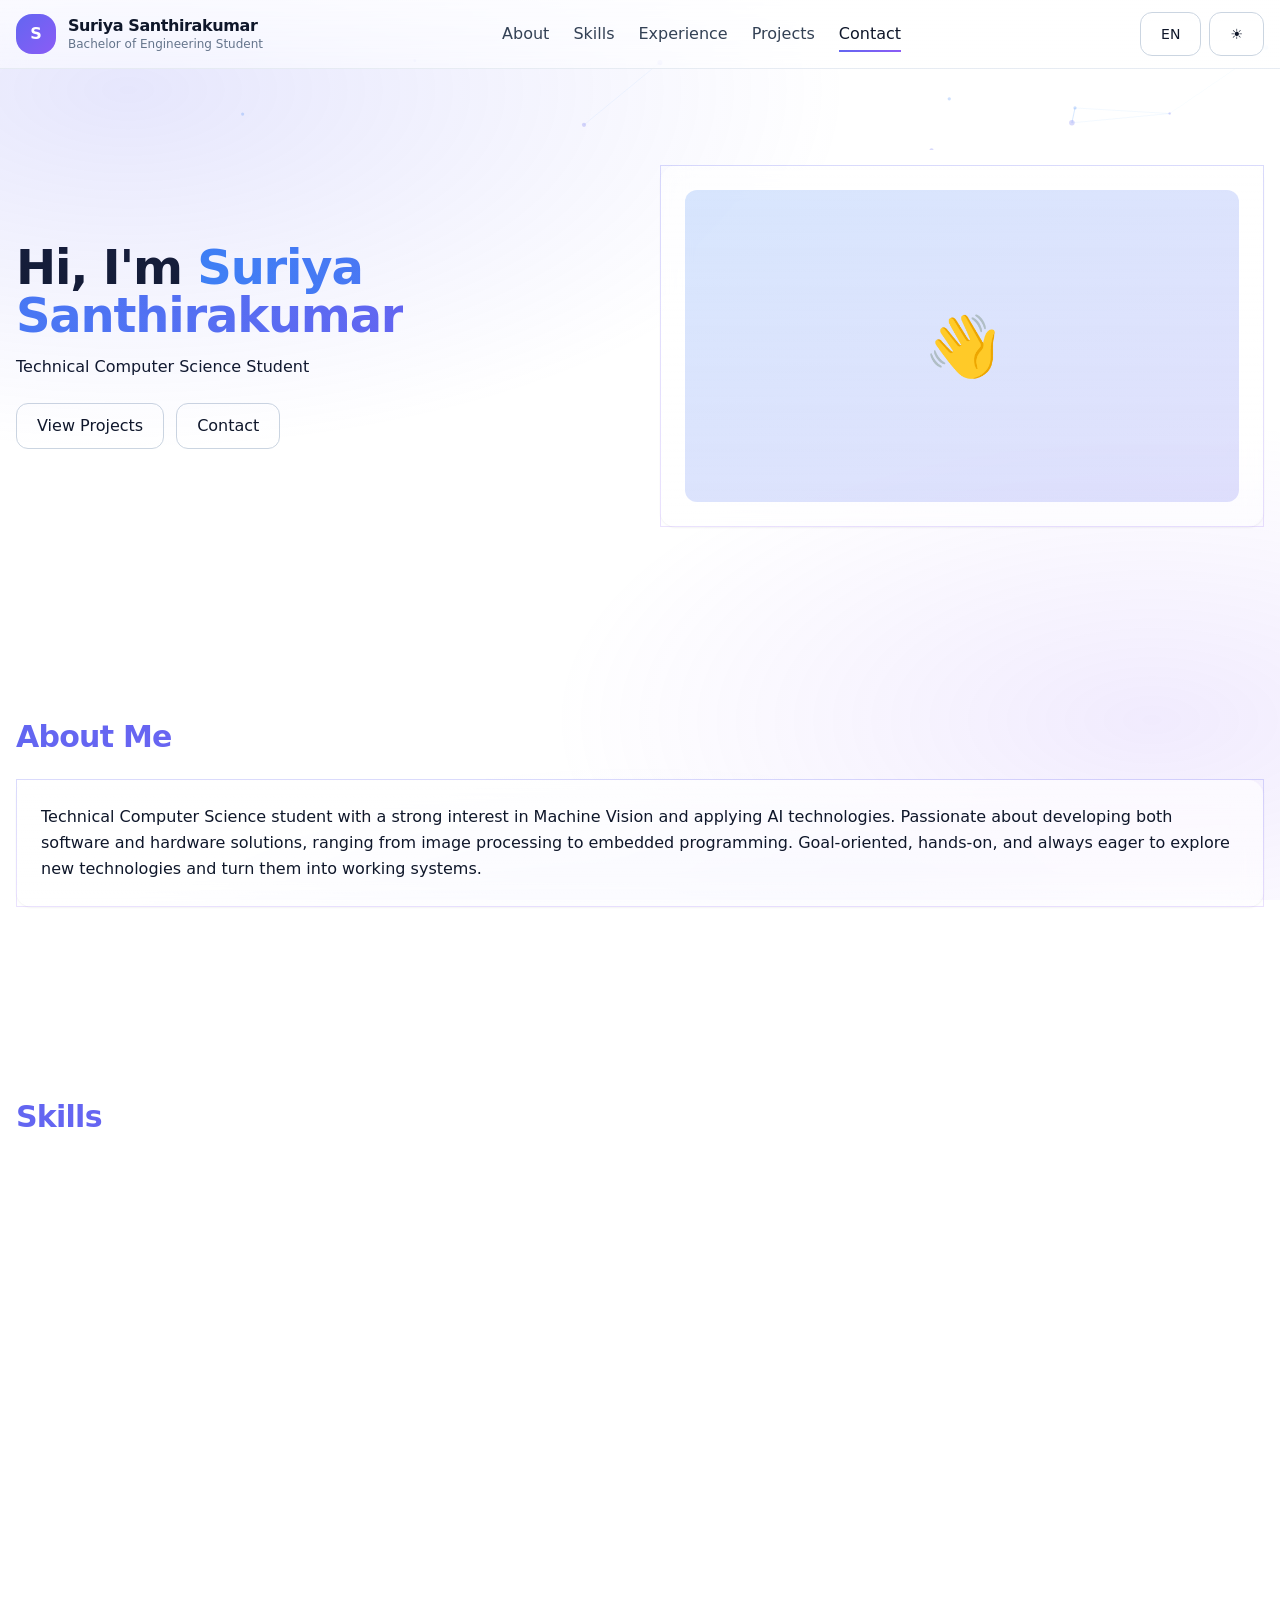
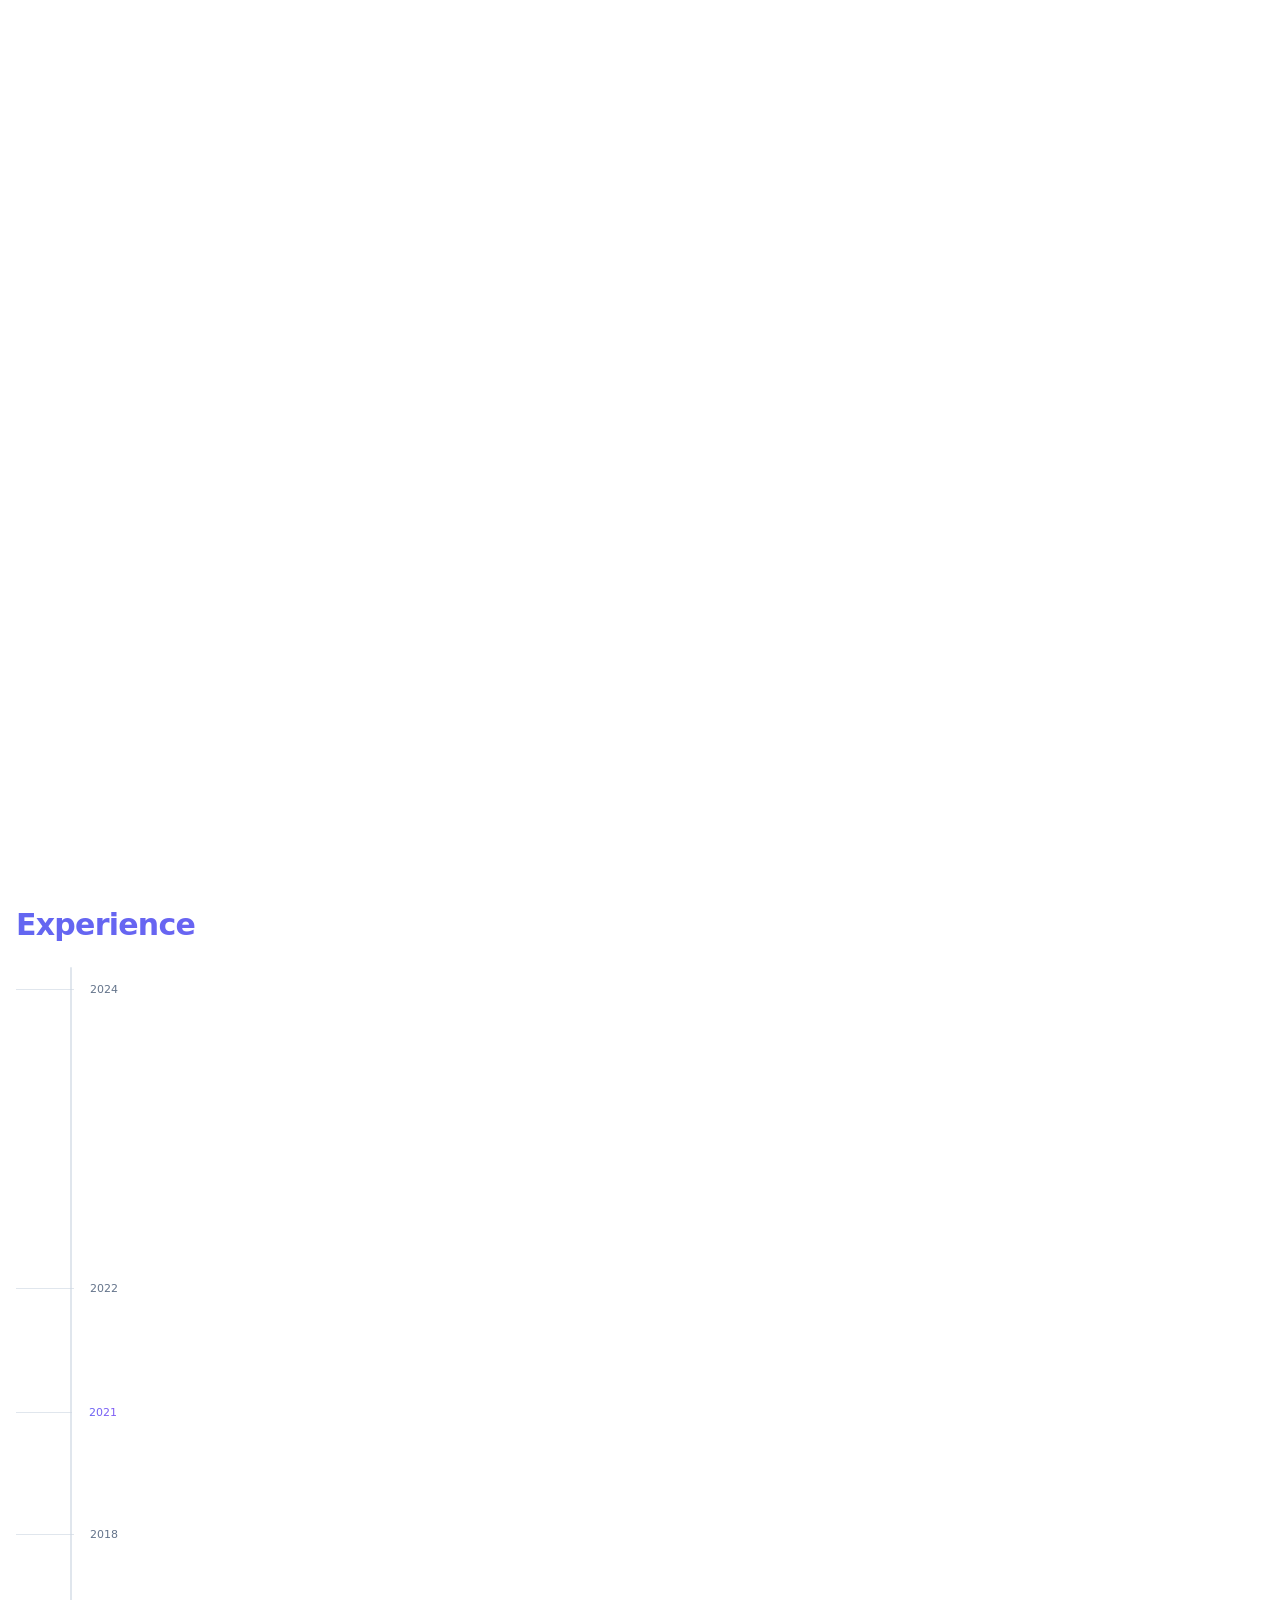
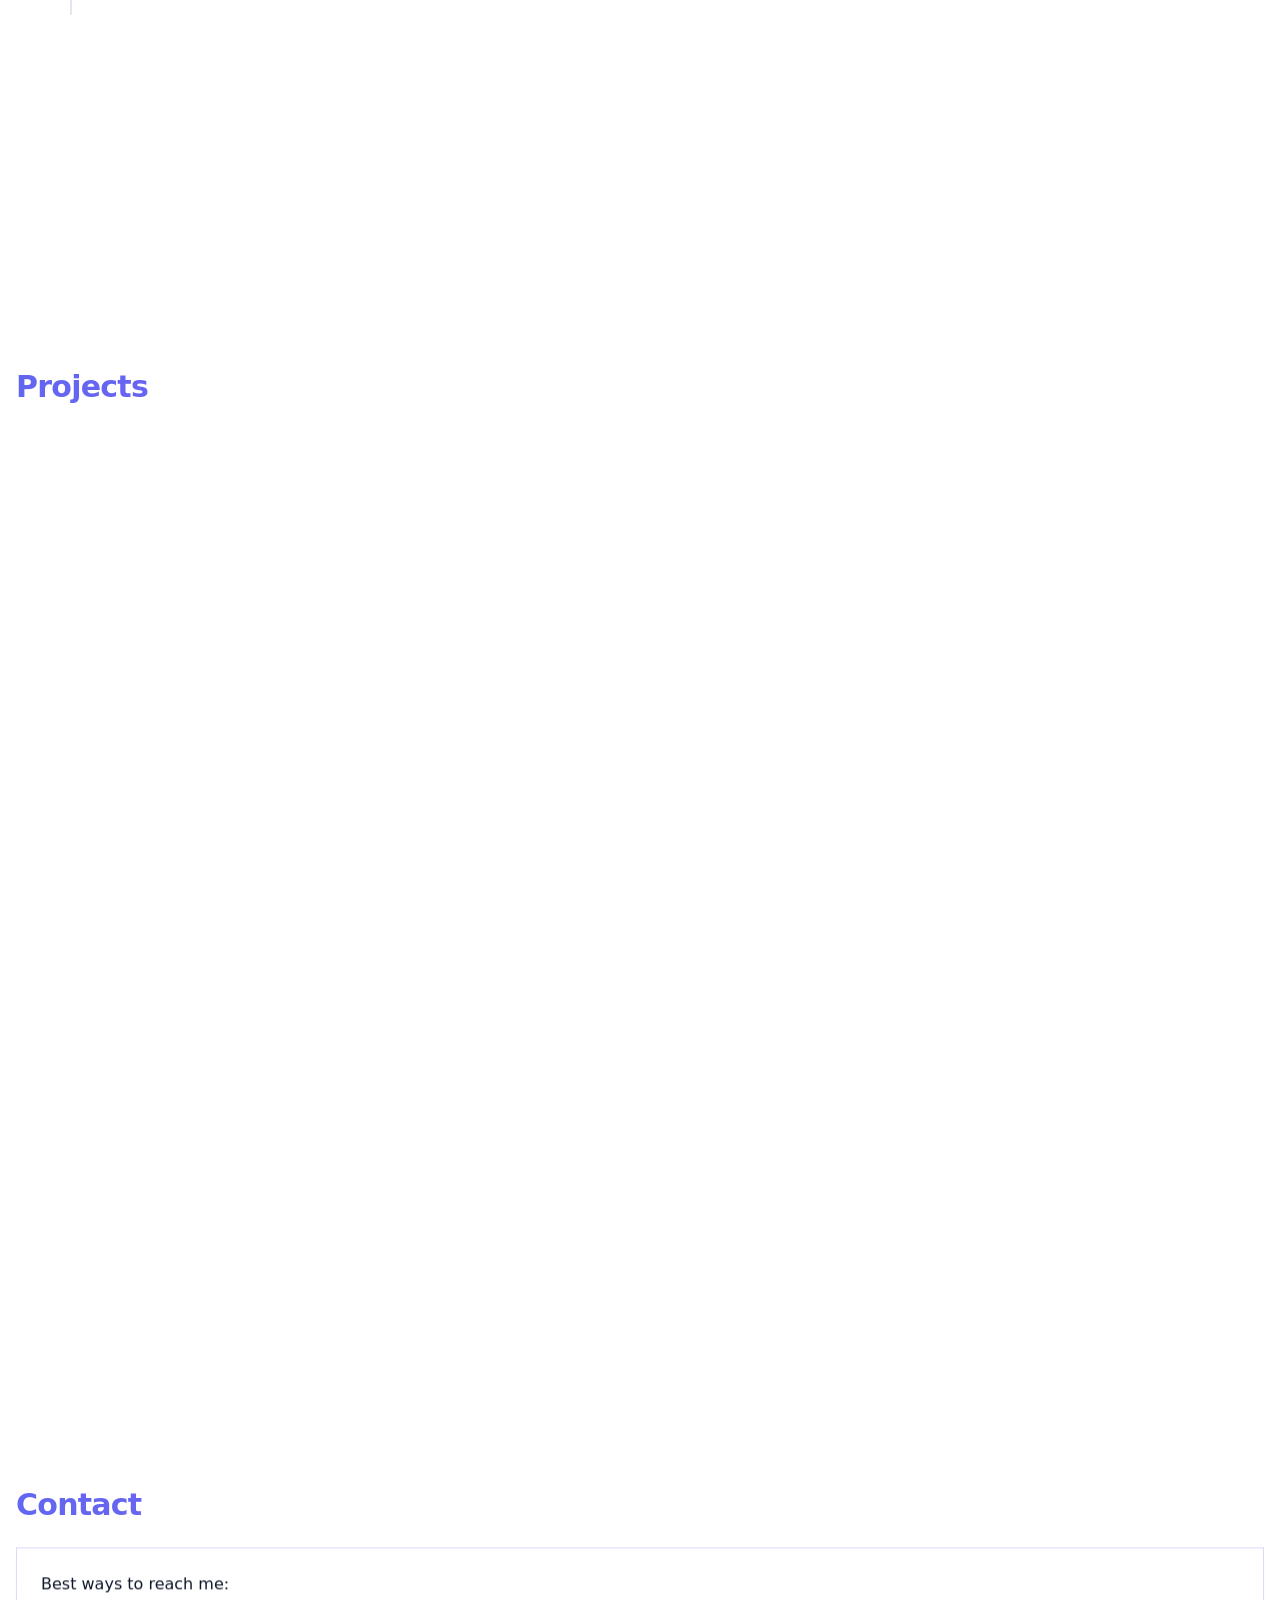
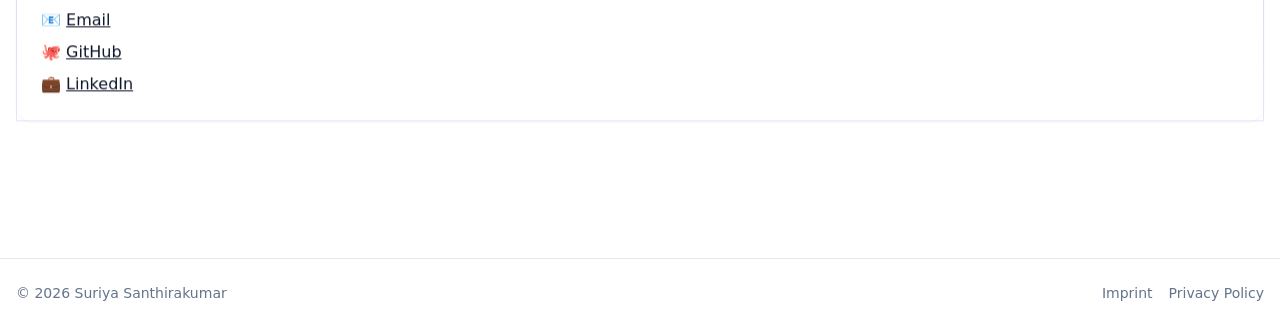
==== commit 3dfdea87: "Updates" ====
--- a/index.html
+++ b/index.html
@@ -22,8 +22,8 @@
     <meta name="viewport" content="width=device-width, initial-scale=1.0" />
 
     <title>Suriya Santhirakumar – Portfolio</title>
-    <script type="module" crossorigin src="/assets/index-C7R1lHZe.js"></script>
-    <link rel="stylesheet" crossorigin href="/assets/index-CiWIy71n.css">
+    <script type="module" crossorigin src="/assets/index-DhaEVEdg.js"></script>
+    <link rel="stylesheet" crossorigin href="/assets/index-Bgcgkwb_.css">
   </head>
   <body class="bg-white text-slate-900 dark:bg-slate-950 dark:text-slate-100">
     <div id="root"></div>
--- a/assets/index-Bgcgkwb_.css
+++ b/assets/index-Bgcgkwb_.css
@@ -0,0 +1 @@
+*,:before,:after{--tw-border-spacing-x: 0;--tw-border-spacing-y: 0;--tw-translate-x: 0;--tw-translate-y: 0;--tw-rotate: 0;--tw-skew-x: 0;--tw-skew-y: 0;--tw-scale-x: 1;--tw-scale-y: 1;--tw-pan-x: ;--tw-pan-y: ;--tw-pinch-zoom: ;--tw-scroll-snap-strictness: proximity;--tw-gradient-from-position: ;--tw-gradient-via-position: ;--tw-gradient-to-position: ;--tw-ordinal: ;--tw-slashed-zero: ;--tw-numeric-figure: ;--tw-numeric-spacing: ;--tw-numeric-fraction: ;--tw-ring-inset: ;--tw-ring-offset-width: 0px;--tw-ring-offset-color: #fff;--tw-ring-color: rgb(59 130 246 / .5);--tw-ring-offset-shadow: 0 0 #0000;--tw-ring-shadow: 0 0 #0000;--tw-shadow: 0 0 #0000;--tw-shadow-colored: 0 0 #0000;--tw-blur: ;--tw-brightness: ;--tw-contrast: ;--tw-grayscale: ;--tw-hue-rotate: ;--tw-invert: ;--tw-saturate: ;--tw-sepia: ;--tw-drop-shadow: ;--tw-backdrop-blur: ;--tw-backdrop-brightness: ;--tw-backdrop-contrast: ;--tw-backdrop-grayscale: ;--tw-backdrop-hue-rotate: ;--tw-backdrop-invert: ;--tw-backdrop-opacity: ;--tw-backdrop-saturate: ;--tw-backdrop-sepia: ;--tw-contain-size: ;--tw-contain-layout: ;--tw-contain-paint: ;--tw-contain-style: }::backdrop{--tw-border-spacing-x: 0;--tw-border-spacing-y: 0;--tw-translate-x: 0;--tw-translate-y: 0;--tw-rotate: 0;--tw-skew-x: 0;--tw-skew-y: 0;--tw-scale-x: 1;--tw-scale-y: 1;--tw-pan-x: ;--tw-pan-y: ;--tw-pinch-zoom: ;--tw-scroll-snap-strictness: proximity;--tw-gradient-from-position: ;--tw-gradient-via-position: ;--tw-gradient-to-position: ;--tw-ordinal: ;--tw-slashed-zero: ;--tw-numeric-figure: ;--tw-numeric-spacing: ;--tw-numeric-fraction: ;--tw-ring-inset: ;--tw-ring-offset-width: 0px;--tw-ring-offset-color: #fff;--tw-ring-color: rgb(59 130 246 / .5);--tw-ring-offset-shadow: 0 0 #0000;--tw-ring-shadow: 0 0 #0000;--tw-shadow: 0 0 #0000;--tw-shadow-colored: 0 0 #0000;--tw-blur: ;--tw-brightness: ;--tw-contrast: ;--tw-grayscale: ;--tw-hue-rotate: ;--tw-invert: ;--tw-saturate: ;--tw-sepia: ;--tw-drop-shadow: ;--tw-backdrop-blur: ;--tw-backdrop-brightness: ;--tw-backdrop-contrast: ;--tw-backdrop-grayscale: ;--tw-backdrop-hue-rotate: ;--tw-backdrop-invert: ;--tw-backdrop-opacity: ;--tw-backdrop-saturate: ;--tw-backdrop-sepia: ;--tw-contain-size: ;--tw-contain-layout: ;--tw-contain-paint: ;--tw-contain-style: }*,:before,:after{box-sizing:border-box;border-width:0;border-style:solid;border-color:#e5e7eb}:before,:after{--tw-content: ""}html,:host{line-height:1.5;-webkit-text-size-adjust:100%;-moz-tab-size:4;-o-tab-size:4;tab-size:4;font-family:ui-sans-serif,system-ui,sans-serif,"Apple Color Emoji","Segoe UI Emoji",Segoe UI Symbol,"Noto Color Emoji";font-feature-settings:normal;font-variation-settings:normal;-webkit-tap-highlight-color:transparent}body{margin:0;line-height:inherit}hr{height:0;color:inherit;border-top-width:1px}abbr:where([title]){-webkit-text-decoration:underline dotted;text-decoration:underline dotted}h1,h2,h3,h4,h5,h6{font-size:inherit;font-weight:inherit}a{color:inherit;text-decoration:inherit}b,strong{font-weight:bolder}code,kbd,samp,pre{font-family:ui-monospace,SFMono-Regular,Menlo,Monaco,Consolas,Liberation Mono,Courier New,monospace;font-feature-settings:normal;font-variation-settings:normal;font-size:1em}small{font-size:80%}sub,sup{font-size:75%;line-height:0;position:relative;vertical-align:baseline}sub{bottom:-.25em}sup{top:-.5em}table{text-indent:0;border-color:inherit;border-collapse:collapse}button,input,optgroup,select,textarea{font-family:inherit;font-feature-settings:inherit;font-variation-settings:inherit;font-size:100%;font-weight:inherit;line-height:inherit;letter-spacing:inherit;color:inherit;margin:0;padding:0}button,select{text-transform:none}button,input:where([type=button]),input:where([type=reset]),input:where([type=submit]){-webkit-appearance:button;background-color:transparent;background-image:none}:-moz-focusring{outline:auto}:-moz-ui-invalid{box-shadow:none}progress{vertical-align:baseline}::-webkit-inner-spin-button,::-webkit-outer-spin-button{height:auto}[type=search]{-webkit-appearance:textfield;outline-offset:-2px}::-webkit-search-decoration{-webkit-appearance:none}::-webkit-file-upload-button{-webkit-appearance:button;font:inherit}summary{display:list-item}blockquote,dl,dd,h1,h2,h3,h4,h5,h6,hr,figure,p,pre{margin:0}fieldset{margin:0;padding:0}legend{padding:0}ol,ul,menu{list-style:none;margin:0;padding:0}dialog{padding:0}textarea{resize:vertical}input::-moz-placeholder,textarea::-moz-placeholder{opacity:1;color:#9ca3af}input::placeholder,textarea::placeholder{opacity:1;color:#9ca3af}button,[role=button]{cursor:pointer}:disabled{cursor:default}img,svg,video,canvas,audio,iframe,embed,object{display:block;vertical-align:middle}img,video{max-width:100%;height:auto}[hidden]:where(:not([hidden=until-found])){display:none}.container{width:100%;margin-right:auto;margin-left:auto;padding-right:1rem;padding-left:1rem}@media (min-width: 640px){.container{max-width:640px}}@media (min-width: 768px){.container{max-width:768px}}@media (min-width: 1024px){.container{max-width:1024px}}@media (min-width: 1280px){.container{max-width:1280px}}.sr-only{position:absolute;width:1px;height:1px;padding:0;margin:-1px;overflow:hidden;clip:rect(0,0,0,0);white-space:nowrap;border-width:0}.pointer-events-none{pointer-events:none}.visible{visibility:visible}.fixed{position:fixed}.absolute{position:absolute}.relative{position:relative}.sticky{position:sticky}.inset-0{inset:0}.-bottom-0\.5{bottom:-.125rem}.-left-\[44px\]{left:-44px}.-top-2{top:-.5rem}.bottom-0{bottom:0}.bottom-5{bottom:1.25rem}.left-0{left:0}.left-1\/2{left:50%}.right-0{right:0}.right-3{right:.75rem}.right-5{right:1.25rem}.top-0{top:0}.top-1{top:.25rem}.top-2\.5{top:.625rem}.top-3{top:.75rem}.top-4{top:1rem}.top-8{top:2rem}.z-0{z-index:0}.z-10{z-index:10}.z-40{z-index:40}.z-50{z-index:50}.z-\[-10\]{z-index:-10}.z-\[60\]{z-index:60}.mx-auto{margin-left:auto;margin-right:auto}.my-6{margin-top:1.5rem;margin-bottom:1.5rem}.mb-1{margin-bottom:.25rem}.mb-2{margin-bottom:.5rem}.mb-3{margin-bottom:.75rem}.mb-4{margin-bottom:1rem}.mb-6{margin-bottom:1.5rem}.mt-0\.5{margin-top:.125rem}.mt-1{margin-top:.25rem}.mt-12{margin-top:3rem}.mt-auto{margin-top:auto}.line-clamp-3{overflow:hidden;display:-webkit-box;-webkit-box-orient:vertical;-webkit-line-clamp:3}.block{display:block}.inline-block{display:inline-block}.flex{display:flex}.inline-flex{display:inline-flex}.grid{display:grid}.inline-grid{display:inline-grid}.hidden{display:none}.aspect-\[16\/9\]{aspect-ratio:16/9}.aspect-video{aspect-ratio:16 / 9}.h-0{height:0px}.h-10{height:2.5rem}.h-11{height:2.75rem}.h-4{height:1rem}.h-48{height:12rem}.h-6{height:1.5rem}.h-60{height:15rem}.h-\[2px\]{height:2px}.h-\[3px\]{height:3px}.h-\[56vh\]{height:56vh}.h-full{height:100%}.h-px{height:1px}.max-h-0{max-height:0px}.max-h-96{max-height:24rem}.max-h-\[88vh\]{max-height:88vh}.min-h-\[320px\]{min-height:320px}.min-h-\[40px\]{min-height:40px}.min-h-\[44px\]{min-height:44px}.w-0{width:0px}.w-10{width:2.5rem}.w-11{width:2.75rem}.w-6{width:1.5rem}.w-8{width:2rem}.w-\[2px\]{width:2px}.w-\[64px\]{width:64px}.w-\[min\(1000px\,92vw\)\]{width:min(1000px,92vw)}.w-full{width:100%}.min-w-0{min-width:0px}.min-w-\[28px\]{min-width:28px}.max-w-full{max-width:100%}.flex-1{flex:1 1 0%}.shrink-0{flex-shrink:0}.origin-left{transform-origin:left}.origin-top{transform-origin:top}.-translate-x-1\/2{--tw-translate-x: -50%;transform:translate(var(--tw-translate-x),var(--tw-translate-y)) rotate(var(--tw-rotate)) skew(var(--tw-skew-x)) skewY(var(--tw-skew-y)) scaleX(var(--tw-scale-x)) scaleY(var(--tw-scale-y))}.-translate-x-\[32px\]{--tw-translate-x: -32px;transform:translate(var(--tw-translate-x),var(--tw-translate-y)) rotate(var(--tw-rotate)) skew(var(--tw-skew-x)) skewY(var(--tw-skew-y)) scaleX(var(--tw-scale-x)) scaleY(var(--tw-scale-y))}.-translate-y-1\/2{--tw-translate-y: -50%;transform:translate(var(--tw-translate-x),var(--tw-translate-y)) rotate(var(--tw-rotate)) skew(var(--tw-skew-x)) skewY(var(--tw-skew-y)) scaleX(var(--tw-scale-x)) scaleY(var(--tw-scale-y))}.-translate-y-2{--tw-translate-y: -.5rem;transform:translate(var(--tw-translate-x),var(--tw-translate-y)) rotate(var(--tw-rotate)) skew(var(--tw-skew-x)) skewY(var(--tw-skew-y)) scaleX(var(--tw-scale-x)) scaleY(var(--tw-scale-y))}.translate-y-2{--tw-translate-y: .5rem;transform:translate(var(--tw-translate-x),var(--tw-translate-y)) rotate(var(--tw-rotate)) skew(var(--tw-skew-x)) skewY(var(--tw-skew-y)) scaleX(var(--tw-scale-x)) scaleY(var(--tw-scale-y))}.-rotate-45{--tw-rotate: -45deg;transform:translate(var(--tw-translate-x),var(--tw-translate-y)) rotate(var(--tw-rotate)) skew(var(--tw-skew-x)) skewY(var(--tw-skew-y)) scaleX(var(--tw-scale-x)) scaleY(var(--tw-scale-y))}.rotate-45{--tw-rotate: 45deg;transform:translate(var(--tw-translate-x),var(--tw-translate-y)) rotate(var(--tw-rotate)) skew(var(--tw-skew-x)) skewY(var(--tw-skew-y)) scaleX(var(--tw-scale-x)) scaleY(var(--tw-scale-y))}.scale-x-0{--tw-scale-x: 0;transform:translate(var(--tw-translate-x),var(--tw-translate-y)) rotate(var(--tw-rotate)) skew(var(--tw-skew-x)) skewY(var(--tw-skew-y)) scaleX(var(--tw-scale-x)) scaleY(var(--tw-scale-y))}.scale-x-100{--tw-scale-x: 1;transform:translate(var(--tw-translate-x),var(--tw-translate-y)) rotate(var(--tw-rotate)) skew(var(--tw-skew-x)) skewY(var(--tw-skew-y)) scaleX(var(--tw-scale-x)) scaleY(var(--tw-scale-y))}.cursor-pointer{cursor:pointer}.select-none{-webkit-user-select:none;-moz-user-select:none;user-select:none}.resize{resize:both}.snap-x{scroll-snap-type:x var(--tw-scroll-snap-strictness)}.snap-mandatory{--tw-scroll-snap-strictness: mandatory}.snap-center{scroll-snap-align:center}.list-disc{list-style-type:disc}.grid-cols-1{grid-template-columns:repeat(1,minmax(0,1fr))}.grid-cols-\[64px\,1fr\]{grid-template-columns:64px 1fr}.flex-col{flex-direction:column}.flex-wrap{flex-wrap:wrap}.place-content-center{place-content:center}.place-items-center{place-items:center}.items-start{align-items:flex-start}.items-center{align-items:center}.items-baseline{align-items:baseline}.justify-center{justify-content:center}.justify-between{justify-content:space-between}.gap-1\.5{gap:.375rem}.gap-10{gap:2.5rem}.gap-2{gap:.5rem}.gap-3{gap:.75rem}.gap-4{gap:1rem}.gap-6{gap:1.5rem}.gap-\[2px\]{gap:2px}.gap-x-2{-moz-column-gap:.5rem;column-gap:.5rem}.gap-y-1{row-gap:.25rem}.space-x-4>:not([hidden])~:not([hidden]){--tw-space-x-reverse: 0;margin-right:calc(1rem * var(--tw-space-x-reverse));margin-left:calc(1rem * calc(1 - var(--tw-space-x-reverse)))}.space-y-1>:not([hidden])~:not([hidden]){--tw-space-y-reverse: 0;margin-top:calc(.25rem * calc(1 - var(--tw-space-y-reverse)));margin-bottom:calc(.25rem * var(--tw-space-y-reverse))}.space-y-2>:not([hidden])~:not([hidden]){--tw-space-y-reverse: 0;margin-top:calc(.5rem * calc(1 - var(--tw-space-y-reverse)));margin-bottom:calc(.5rem * var(--tw-space-y-reverse))}.space-y-3>:not([hidden])~:not([hidden]){--tw-space-y-reverse: 0;margin-top:calc(.75rem * calc(1 - var(--tw-space-y-reverse)));margin-bottom:calc(.75rem * var(--tw-space-y-reverse))}.space-y-4>:not([hidden])~:not([hidden]){--tw-space-y-reverse: 0;margin-top:calc(1rem * calc(1 - var(--tw-space-y-reverse)));margin-bottom:calc(1rem * var(--tw-space-y-reverse))}.space-y-5>:not([hidden])~:not([hidden]){--tw-space-y-reverse: 0;margin-top:calc(1.25rem * calc(1 - var(--tw-space-y-reverse)));margin-bottom:calc(1.25rem * var(--tw-space-y-reverse))}.overflow-auto{overflow:auto}.overflow-hidden{overflow:hidden}.overflow-x-auto{overflow-x:auto}.overflow-x-clip{overflow-x:clip}.scroll-smooth{scroll-behavior:smooth}.truncate{overflow:hidden;text-overflow:ellipsis;white-space:nowrap}.break-words{overflow-wrap:break-word}.rounded{border-radius:.25rem}.rounded-2xl{border-radius:1rem}.rounded-full{border-radius:9999px}.rounded-lg{border-radius:.5rem}.rounded-md{border-radius:.375rem}.rounded-sm{border-radius:.125rem}.rounded-xl{border-radius:.75rem}.rounded-l-xl{border-top-left-radius:.75rem;border-bottom-left-radius:.75rem}.rounded-r-xl{border-top-right-radius:.75rem;border-bottom-right-radius:.75rem}.border{border-width:1px}.border-b{border-bottom-width:1px}.border-t{border-top-width:1px}.border-slate-200{--tw-border-opacity: 1;border-color:rgb(226 232 240 / var(--tw-border-opacity, 1))}.border-slate-300{--tw-border-opacity: 1;border-color:rgb(203 213 225 / var(--tw-border-opacity, 1))}.border-white\/30{border-color:#ffffff4d}.bg-black{--tw-bg-opacity: 1;background-color:rgb(0 0 0 / var(--tw-bg-opacity, 1))}.bg-current{background-color:currentColor}.bg-slate-200\/70{background-color:#e2e8f0b3}.bg-slate-300\/60{background-color:#cbd5e199}.bg-white{--tw-bg-opacity: 1;background-color:rgb(255 255 255 / var(--tw-bg-opacity, 1))}.bg-white\/50{background-color:#ffffff80}.bg-white\/70{background-color:#ffffffb3}.bg-white\/80{background-color:#fffc}.bg-gradient-to-br{background-image:linear-gradient(to bottom right,var(--tw-gradient-stops))}.bg-gradient-to-l{background-image:linear-gradient(to left,var(--tw-gradient-stops))}.bg-gradient-to-r{background-image:linear-gradient(to right,var(--tw-gradient-stops))}.from-blue-500{--tw-gradient-from: #3b82f6 var(--tw-gradient-from-position);--tw-gradient-to: rgb(59 130 246 / 0) var(--tw-gradient-to-position);--tw-gradient-stops: var(--tw-gradient-from), var(--tw-gradient-to)}.from-blue-500\/20{--tw-gradient-from: rgb(59 130 246 / .2) var(--tw-gradient-from-position);--tw-gradient-to: rgb(59 130 246 / 0) var(--tw-gradient-to-position);--tw-gradient-stops: var(--tw-gradient-from), var(--tw-gradient-to)}.from-slate-900\/20{--tw-gradient-from: rgb(15 23 42 / .2) var(--tw-gradient-from-position);--tw-gradient-to: rgb(15 23 42 / 0) var(--tw-gradient-to-position);--tw-gradient-stops: var(--tw-gradient-from), var(--tw-gradient-to)}.to-indigo-500{--tw-gradient-to: #6366f1 var(--tw-gradient-to-position)}.to-indigo-500\/20{--tw-gradient-to: rgb(99 102 241 / .2) var(--tw-gradient-to-position)}.to-transparent{--tw-gradient-to: transparent var(--tw-gradient-to-position)}.bg-clip-text{-webkit-background-clip:text;background-clip:text}.object-contain{-o-object-fit:contain;object-fit:contain}.object-cover{-o-object-fit:cover;object-fit:cover}.p-2{padding:.5rem}.p-4{padding:1rem}.p-6{padding:1.5rem}.px-2{padding-left:.5rem;padding-right:.5rem}.px-3{padding-left:.75rem;padding-right:.75rem}.px-4{padding-left:1rem;padding-right:1rem}.py-1{padding-top:.25rem;padding-bottom:.25rem}.py-1\.5{padding-top:.375rem;padding-bottom:.375rem}.py-2{padding-top:.5rem;padding-bottom:.5rem}.py-3{padding-top:.75rem;padding-bottom:.75rem}.py-4{padding-top:1rem;padding-bottom:1rem}.py-6{padding-top:1.5rem;padding-bottom:1.5rem}.pb-2{padding-bottom:.5rem}.pl-5{padding-left:1.25rem}.pr-1{padding-right:.25rem}.pt-2{padding-top:.5rem}.text-4xl{font-size:2.25rem;line-height:2.5rem}.text-6xl{font-size:3.75rem;line-height:1}.text-\[10px\]{font-size:10px}.text-\[11px\]{font-size:11px}.text-\[12px\]{font-size:12px}.text-\[13px\]{font-size:13px}.text-lg{font-size:1.125rem;line-height:1.75rem}.text-sm{font-size:.875rem;line-height:1.25rem}.text-xs{font-size:.75rem;line-height:1rem}.font-bold{font-weight:700}.font-medium{font-weight:500}.font-semibold{font-weight:600}.leading-\[1\],.leading-none{line-height:1}.leading-relaxed{line-height:1.625}.leading-tight{line-height:1.25}.tracking-tight{letter-spacing:-.025em}.text-indigo-600{--tw-text-opacity: 1;color:rgb(79 70 229 / var(--tw-text-opacity, 1))}.text-slate-500{--tw-text-opacity: 1;color:rgb(100 116 139 / var(--tw-text-opacity, 1))}.text-slate-600{--tw-text-opacity: 1;color:rgb(71 85 105 / var(--tw-text-opacity, 1))}.text-slate-700{--tw-text-opacity: 1;color:rgb(51 65 85 / var(--tw-text-opacity, 1))}.text-slate-900{--tw-text-opacity: 1;color:rgb(15 23 42 / var(--tw-text-opacity, 1))}.text-transparent{color:transparent}.text-white{--tw-text-opacity: 1;color:rgb(255 255 255 / var(--tw-text-opacity, 1))}.underline{text-decoration-line:underline}.opacity-0{opacity:0}.opacity-100{opacity:1}.shadow{--tw-shadow: 0 1px 3px 0 rgb(0 0 0 / .1), 0 1px 2px -1px rgb(0 0 0 / .1);--tw-shadow-colored: 0 1px 3px 0 var(--tw-shadow-color), 0 1px 2px -1px var(--tw-shadow-color);box-shadow:var(--tw-ring-offset-shadow, 0 0 #0000),var(--tw-ring-shadow, 0 0 #0000),var(--tw-shadow)}.shadow-sm{--tw-shadow: 0 1px 2px 0 rgb(0 0 0 / .05);--tw-shadow-colored: 0 1px 2px 0 var(--tw-shadow-color);box-shadow:var(--tw-ring-offset-shadow, 0 0 #0000),var(--tw-ring-shadow, 0 0 #0000),var(--tw-shadow)}.shadow-xl{--tw-shadow: 0 20px 25px -5px rgb(0 0 0 / .1), 0 8px 10px -6px rgb(0 0 0 / .1);--tw-shadow-colored: 0 20px 25px -5px var(--tw-shadow-color), 0 8px 10px -6px var(--tw-shadow-color);box-shadow:var(--tw-ring-offset-shadow, 0 0 #0000),var(--tw-ring-shadow, 0 0 #0000),var(--tw-shadow)}.outline-none{outline:2px solid transparent;outline-offset:2px}.blur{--tw-blur: blur(8px);filter:var(--tw-blur) var(--tw-brightness) var(--tw-contrast) var(--tw-grayscale) var(--tw-hue-rotate) var(--tw-invert) var(--tw-saturate) var(--tw-sepia) var(--tw-drop-shadow)}.filter{filter:var(--tw-blur) var(--tw-brightness) var(--tw-contrast) var(--tw-grayscale) var(--tw-hue-rotate) var(--tw-invert) var(--tw-saturate) var(--tw-sepia) var(--tw-drop-shadow)}.backdrop-blur{--tw-backdrop-blur: blur(8px);-webkit-backdrop-filter:var(--tw-backdrop-blur) var(--tw-backdrop-brightness) var(--tw-backdrop-contrast) var(--tw-backdrop-grayscale) var(--tw-backdrop-hue-rotate) var(--tw-backdrop-invert) var(--tw-backdrop-opacity) var(--tw-backdrop-saturate) var(--tw-backdrop-sepia);backdrop-filter:var(--tw-backdrop-blur) var(--tw-backdrop-brightness) var(--tw-backdrop-contrast) var(--tw-backdrop-grayscale) var(--tw-backdrop-hue-rotate) var(--tw-backdrop-invert) var(--tw-backdrop-opacity) var(--tw-backdrop-saturate) var(--tw-backdrop-sepia)}.backdrop-blur-sm{--tw-backdrop-blur: blur(4px);-webkit-backdrop-filter:var(--tw-backdrop-blur) var(--tw-backdrop-brightness) var(--tw-backdrop-contrast) var(--tw-backdrop-grayscale) var(--tw-backdrop-hue-rotate) var(--tw-backdrop-invert) var(--tw-backdrop-opacity) var(--tw-backdrop-saturate) var(--tw-backdrop-sepia);backdrop-filter:var(--tw-backdrop-blur) var(--tw-backdrop-brightness) var(--tw-backdrop-contrast) var(--tw-backdrop-grayscale) var(--tw-backdrop-hue-rotate) var(--tw-backdrop-invert) var(--tw-backdrop-opacity) var(--tw-backdrop-saturate) var(--tw-backdrop-sepia)}.transition{transition-property:color,background-color,border-color,text-decoration-color,fill,stroke,opacity,box-shadow,transform,filter,backdrop-filter;transition-timing-function:cubic-bezier(.4,0,.2,1);transition-duration:.15s}.transition-\[background\]{transition-property:background;transition-timing-function:cubic-bezier(.4,0,.2,1);transition-duration:.15s}.transition-\[max-height\]{transition-property:max-height;transition-timing-function:cubic-bezier(.4,0,.2,1);transition-duration:.15s}.transition-colors{transition-property:color,background-color,border-color,text-decoration-color,fill,stroke;transition-timing-function:cubic-bezier(.4,0,.2,1);transition-duration:.15s}.transition-opacity{transition-property:opacity;transition-timing-function:cubic-bezier(.4,0,.2,1);transition-duration:.15s}.transition-transform{transition-property:transform;transition-timing-function:cubic-bezier(.4,0,.2,1);transition-duration:.15s}.duration-300{transition-duration:.3s}.duration-500{transition-duration:.5s}.title{margin-bottom:1.5rem;font-size:1.25rem;line-height:1.75rem;font-weight:800;letter-spacing:-.025em}@media (min-width: 640px){.title{font-size:1.5rem;line-height:2rem}}@media (min-width: 768px){.title{font-size:1.875rem;line-height:2.25rem}}.title{background:linear-gradient(90deg,var(--accent-from),var(--accent-to));-webkit-background-clip:text;-webkit-text-fill-color:transparent}:root{--accent-from:#3b82f6;--accent-to:#6366f1;--bg-from: rgba(59,130,246,.16);--bg-to: rgba(99,102,241,.12)}html,body,#root{width:100%;max-width:100%;overflow-x:hidden}main,section,.container{overflow-x:clip}img,video,iframe{max-width:100%;height:auto;display:block}.tsparticles-canvas-el{display:block;width:100%!important;max-width:100vw!important}html{scroll-behavior:smooth}.section{padding-top:4rem;padding-bottom:4rem}@media (min-width: 768px){.section{padding-top:6rem;padding-bottom:6rem}}.section{scroll-margin-top:84px}.card{border-radius:1rem;border-width:1px;--tw-shadow: 0 1px 2px 0 rgb(0 0 0 / .05);--tw-shadow-colored: 0 1px 2px 0 var(--tw-shadow-color);box-shadow:var(--tw-ring-offset-shadow, 0 0 #0000),var(--tw-ring-shadow, 0 0 #0000),var(--tw-shadow);background:linear-gradient(180deg,#ffffffa8,#ffffff7a) padding-box;border:1px solid transparent;-o-border-image:linear-gradient(180deg,color-mix(in srgb,var(--accent-from) 24%,transparent),color-mix(in srgb,var(--accent-to) 18%,transparent)) 1;border-image:linear-gradient(180deg,color-mix(in srgb,var(--accent-from) 24%,transparent),color-mix(in srgb,var(--accent-to) 18%,transparent)) 1;backdrop-filter:saturate(140%) blur(14px);-webkit-backdrop-filter:saturate(140%) blur(14px)}.dark .card{background:linear-gradient(180deg,#020617a8,#02061785) padding-box;-o-border-image:linear-gradient(180deg,color-mix(in srgb,var(--accent-from) 30%,transparent),color-mix(in srgb,var(--accent-to) 24%,transparent)) 1;border-image:linear-gradient(180deg,color-mix(in srgb,var(--accent-from) 30%,transparent),color-mix(in srgb,var(--accent-to) 24%,transparent)) 1}.glass-strong{background:linear-gradient(180deg,#ffffffc7,#ffffff8a) padding-box;border:1px solid transparent;-o-border-image:linear-gradient(180deg,color-mix(in srgb,var(--accent-from) 30%,transparent),color-mix(in srgb,var(--accent-to) 22%,transparent)) 1;border-image:linear-gradient(180deg,color-mix(in srgb,var(--accent-from) 30%,transparent),color-mix(in srgb,var(--accent-to) 22%,transparent)) 1;backdrop-filter:saturate(150%) blur(18px);-webkit-backdrop-filter:saturate(150%) blur(18px)}.dark .glass-strong{background:linear-gradient(180deg,#020617c7,#02061794) padding-box;-o-border-image:linear-gradient(180deg,color-mix(in srgb,var(--accent-from) 36%,transparent),color-mix(in srgb,var(--accent-to) 28%,transparent)) 1;border-image:linear-gradient(180deg,color-mix(in srgb,var(--accent-from) 36%,transparent),color-mix(in srgb,var(--accent-to) 28%,transparent)) 1}.glass-border{position:relative;isolation:isolate}.glass-border:before{content:"";position:absolute;inset:-1px;border-radius:inherit;pointer-events:none;background:linear-gradient(90deg,var(--accent-from),var(--accent-to));opacity:.1;z-index:-1;-webkit-mask:linear-gradient(#000 0 0),linear-gradient(#000 0 0) content-box;-webkit-mask-composite:xor;mask:linear-gradient(#000 0 0) exclude,linear-gradient(#000 0 0) content-box}.glass-nav{border-bottom-width:1px;border-color:#e2e8f0cc;background:linear-gradient(180deg,#ffffffb8,#ffffff85);backdrop-filter:saturate(140%) blur(14px);-webkit-backdrop-filter:saturate(140%) blur(14px)}.dark .glass-nav{border-color:#1e293bcc;background:linear-gradient(180deg,#020617a8,#02061780)}.btn{display:inline-flex;align-items:center;gap:.5rem;border-radius:.75rem;border-width:1px;padding:.625rem 1.25rem;transition-property:color,background-color,border-color,text-decoration-color,fill,stroke,opacity,box-shadow,transform,filter,backdrop-filter;transition-timing-function:cubic-bezier(.4,0,.2,1);transition-duration:.15s}.btn:hover{--tw-shadow: 0 1px 3px 0 rgb(0 0 0 / .1), 0 1px 2px -1px rgb(0 0 0 / .1);--tw-shadow-colored: 0 1px 3px 0 var(--tw-shadow-color), 0 1px 2px -1px var(--tw-shadow-color);box-shadow:var(--tw-ring-offset-shadow, 0 0 #0000),var(--tw-ring-shadow, 0 0 #0000),var(--tw-shadow)}.btn{--tw-border-opacity: 1;border-color:rgb(203 213 225 / var(--tw-border-opacity, 1));background-color:#fffc}.btn:is(.dark *){--tw-border-opacity: 1;border-color:rgb(51 65 85 / var(--tw-border-opacity, 1));background-color:#0f172a99}.btn{min-height:44px}.btn-cta{position:relative;overflow:hidden;isolation:isolate;--mx: 50%;--my: 50%}.btn-cta:before{content:"";position:absolute;inset:-2px;border-radius:14px;background:radial-gradient(120px 60px at var(--mx,50%) var(--my,50%),color-mix(in srgb,var(--accent-from) 30%,transparent),color-mix(in srgb,var(--accent-to) 22%,transparent),transparent 60%);opacity:0;transition:opacity .2s ease;z-index:-1}.btn-cta:hover:before,.btn-cta:focus-visible:before{opacity:1}.btn-cta:hover,.btn-cta:focus-visible{transform:translateY(-2px);box-shadow:0 10px 24px #00000014,0 0 0 1px color-mix(in srgb,var(--accent-to) 24%,transparent),inset 0 0 0 1px color-mix(in srgb,var(--accent-from) 18%,transparent);transition:transform .18s cubic-bezier(.2,.8,.2,1),box-shadow .18s cubic-bezier(.2,.8,.2,1)}.btn-cta:active{transform:translateY(0) scale(.98)}.accent-line{background:linear-gradient(90deg,var(--accent-from),var(--accent-to))}.tilt-card{transform-style:preserve-3d;backface-visibility:hidden;will-change:transform}@media (prefers-reduced-motion: reduce){.btn-cta,.btn{transition:none}}.hover\:-translate-y-0\.5:hover{--tw-translate-y: -.125rem;transform:translate(var(--tw-translate-x),var(--tw-translate-y)) rotate(var(--tw-rotate)) skew(var(--tw-skew-x)) skewY(var(--tw-skew-y)) scaleX(var(--tw-scale-x)) scaleY(var(--tw-scale-y))}.hover\:bg-white\/60:hover{background-color:#fff9}.hover\:text-slate-700:hover{--tw-text-opacity: 1;color:rgb(51 65 85 / var(--tw-text-opacity, 1))}.hover\:text-slate-900:hover{--tw-text-opacity: 1;color:rgb(15 23 42 / var(--tw-text-opacity, 1))}.hover\:underline:hover{text-decoration-line:underline}.hover\:shadow:hover{--tw-shadow: 0 1px 3px 0 rgb(0 0 0 / .1), 0 1px 2px -1px rgb(0 0 0 / .1);--tw-shadow-colored: 0 1px 3px 0 var(--tw-shadow-color), 0 1px 2px -1px var(--tw-shadow-color);box-shadow:var(--tw-ring-offset-shadow, 0 0 #0000),var(--tw-ring-shadow, 0 0 #0000),var(--tw-shadow)}.hover\:shadow-md:hover{--tw-shadow: 0 4px 6px -1px rgb(0 0 0 / .1), 0 2px 4px -2px rgb(0 0 0 / .1);--tw-shadow-colored: 0 4px 6px -1px var(--tw-shadow-color), 0 2px 4px -2px var(--tw-shadow-color);box-shadow:var(--tw-ring-offset-shadow, 0 0 #0000),var(--tw-ring-shadow, 0 0 #0000),var(--tw-shadow)}.group:hover .group-hover\:scale-105{--tw-scale-x: 1.05;--tw-scale-y: 1.05;transform:translate(var(--tw-translate-x),var(--tw-translate-y)) rotate(var(--tw-rotate)) skew(var(--tw-skew-x)) skewY(var(--tw-skew-y)) scaleX(var(--tw-scale-x)) scaleY(var(--tw-scale-y))}.group:hover .group-hover\:scale-x-100{--tw-scale-x: 1;transform:translate(var(--tw-translate-x),var(--tw-translate-y)) rotate(var(--tw-rotate)) skew(var(--tw-skew-x)) skewY(var(--tw-skew-y)) scaleX(var(--tw-scale-x)) scaleY(var(--tw-scale-y))}.group:hover .group-hover\:opacity-90{opacity:.9}.dark\:border-slate-700:is(.dark *){--tw-border-opacity: 1;border-color:rgb(51 65 85 / var(--tw-border-opacity, 1))}.dark\:border-slate-800:is(.dark *){--tw-border-opacity: 1;border-color:rgb(30 41 59 / var(--tw-border-opacity, 1))}.dark\:border-white\/10:is(.dark *){border-color:#ffffff1a}.dark\:bg-slate-700\/60:is(.dark *){background-color:#33415599}.dark\:bg-slate-800\/60:is(.dark *){background-color:#1e293b99}.dark\:bg-slate-800\/70:is(.dark *){background-color:#1e293bb3}.dark\:bg-slate-900\/40:is(.dark *){background-color:#0f172a66}.dark\:bg-slate-900\/60:is(.dark *){background-color:#0f172a99}.dark\:bg-slate-900\/80:is(.dark *){background-color:#0f172acc}.dark\:bg-slate-950:is(.dark *){--tw-bg-opacity: 1;background-color:rgb(2 6 23 / var(--tw-bg-opacity, 1))}.dark\:bg-slate-950\/60:is(.dark *){background-color:#02061799}.dark\:from-black\/30:is(.dark *){--tw-gradient-from: rgb(0 0 0 / .3) var(--tw-gradient-from-position);--tw-gradient-to: rgb(0 0 0 / 0) var(--tw-gradient-to-position);--tw-gradient-stops: var(--tw-gradient-from), var(--tw-gradient-to)}.dark\:text-indigo-400:is(.dark *){--tw-text-opacity: 1;color:rgb(129 140 248 / var(--tw-text-opacity, 1))}.dark\:text-slate-100:is(.dark *){--tw-text-opacity: 1;color:rgb(241 245 249 / var(--tw-text-opacity, 1))}.dark\:text-slate-200:is(.dark *){--tw-text-opacity: 1;color:rgb(226 232 240 / var(--tw-text-opacity, 1))}.dark\:text-slate-300:is(.dark *){--tw-text-opacity: 1;color:rgb(203 213 225 / var(--tw-text-opacity, 1))}.dark\:text-slate-400:is(.dark *){--tw-text-opacity: 1;color:rgb(148 163 184 / var(--tw-text-opacity, 1))}.dark\:text-white:is(.dark *){--tw-text-opacity: 1;color:rgb(255 255 255 / var(--tw-text-opacity, 1))}.dark\:hover\:bg-slate-800\/40:hover:is(.dark *){background-color:#1e293b66}.dark\:hover\:text-slate-200:hover:is(.dark *){--tw-text-opacity: 1;color:rgb(226 232 240 / var(--tw-text-opacity, 1))}.dark\:hover\:text-white:hover:is(.dark *){--tw-text-opacity: 1;color:rgb(255 255 255 / var(--tw-text-opacity, 1))}@media (min-width: 640px){.sm\:-left-\[62px\]{left:-62px}.sm\:mb-0{margin-bottom:0}.sm\:block{display:block}.sm\:h-\[66vh\]{height:66vh}.sm\:min-h-\[420px\]{min-height:420px}.sm\:w-\[92px\]{width:92px}.sm\:-translate-x-\[46px\]{--tw-translate-x: -46px;transform:translate(var(--tw-translate-x),var(--tw-translate-y)) rotate(var(--tw-rotate)) skew(var(--tw-skew-x)) skewY(var(--tw-skew-y)) scaleX(var(--tw-scale-x)) scaleY(var(--tw-scale-y))}.sm\:grid-cols-2{grid-template-columns:repeat(2,minmax(0,1fr))}.sm\:grid-cols-\[92px\,1fr\]{grid-template-columns:92px 1fr}.sm\:flex-row{flex-direction:row}.sm\:gap-2{gap:.5rem}.sm\:gap-4{gap:1rem}.sm\:gap-6{gap:1.5rem}.sm\:gap-x-3{-moz-column-gap:.75rem;column-gap:.75rem}.sm\:space-y-6>:not([hidden])~:not([hidden]){--tw-space-y-reverse: 0;margin-top:calc(1.5rem * calc(1 - var(--tw-space-y-reverse)));margin-bottom:calc(1.5rem * var(--tw-space-y-reverse))}.sm\:p-5{padding:1.25rem}.sm\:text-\[11px\]{font-size:11px}.sm\:text-sm{font-size:.875rem;line-height:1.25rem}.sm\:text-xs{font-size:.75rem;line-height:1rem}}@media (min-width: 768px){.md\:-left-\[74px\]{left:-74px}.md\:flex{display:flex}.md\:hidden{display:none}.md\:h-72{height:18rem}.md\:h-\[72vh\]{height:72vh}.md\:min-h-\[460px\]{min-height:460px}.md\:w-\[110px\]{width:110px}.md\:-translate-x-\[55px\]{--tw-translate-x: -55px;transform:translate(var(--tw-translate-x),var(--tw-translate-y)) rotate(var(--tw-rotate)) skew(var(--tw-skew-x)) skewY(var(--tw-skew-y)) scaleX(var(--tw-scale-x)) scaleY(var(--tw-scale-y))}.md\:grid-cols-2{grid-template-columns:repeat(2,minmax(0,1fr))}.md\:grid-cols-\[110px\,1fr\]{grid-template-columns:110px 1fr}.md\:gap-8{gap:2rem}.md\:space-y-8>:not([hidden])~:not([hidden]){--tw-space-y-reverse: 0;margin-top:calc(2rem * calc(1 - var(--tw-space-y-reverse)));margin-bottom:calc(2rem * var(--tw-space-y-reverse))}.md\:overflow-x-clip{overflow-x:clip}.md\:p-6{padding:1.5rem}.md\:px-6{padding-left:1.5rem;padding-right:1.5rem}.md\:text-5xl{font-size:3rem;line-height:1}.md\:text-xl{font-size:1.25rem;line-height:1.75rem}}@media (min-width: 1024px){.lg\:grid-cols-3{grid-template-columns:repeat(3,minmax(0,1fr))}}
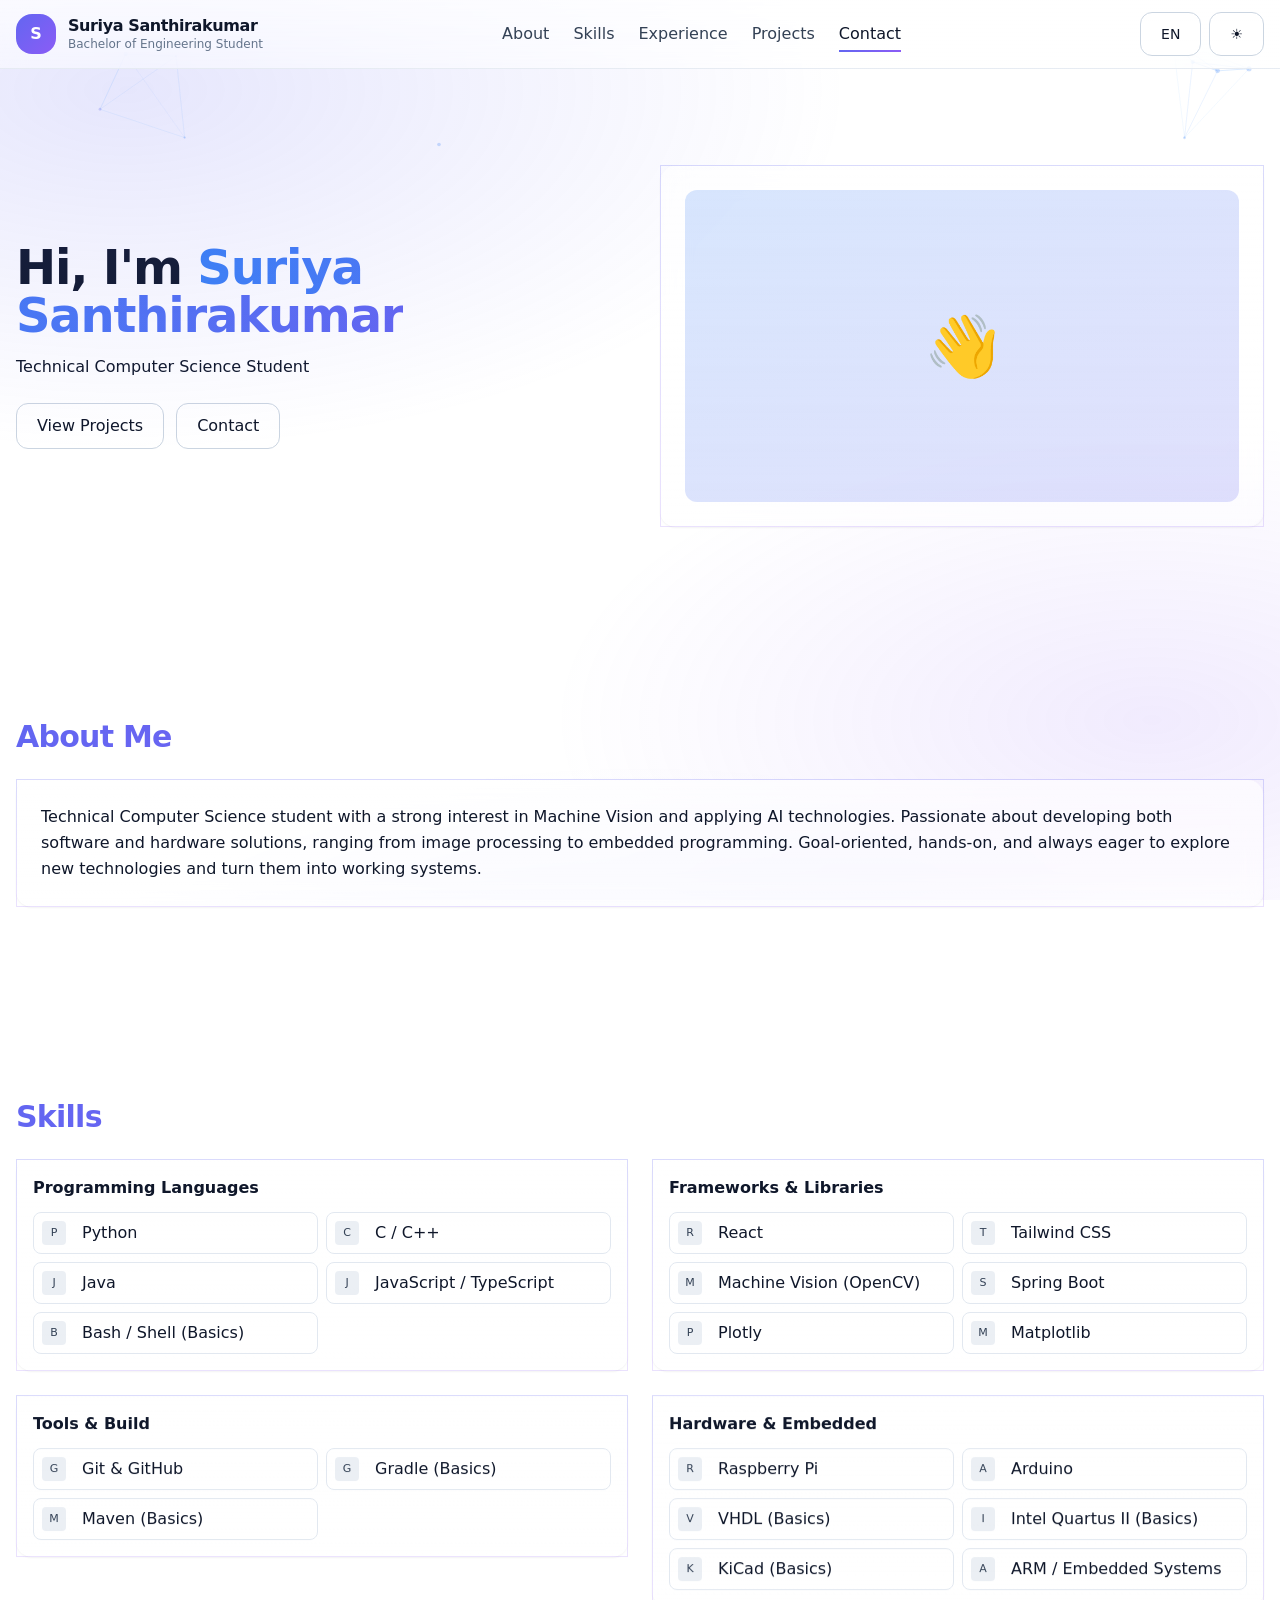
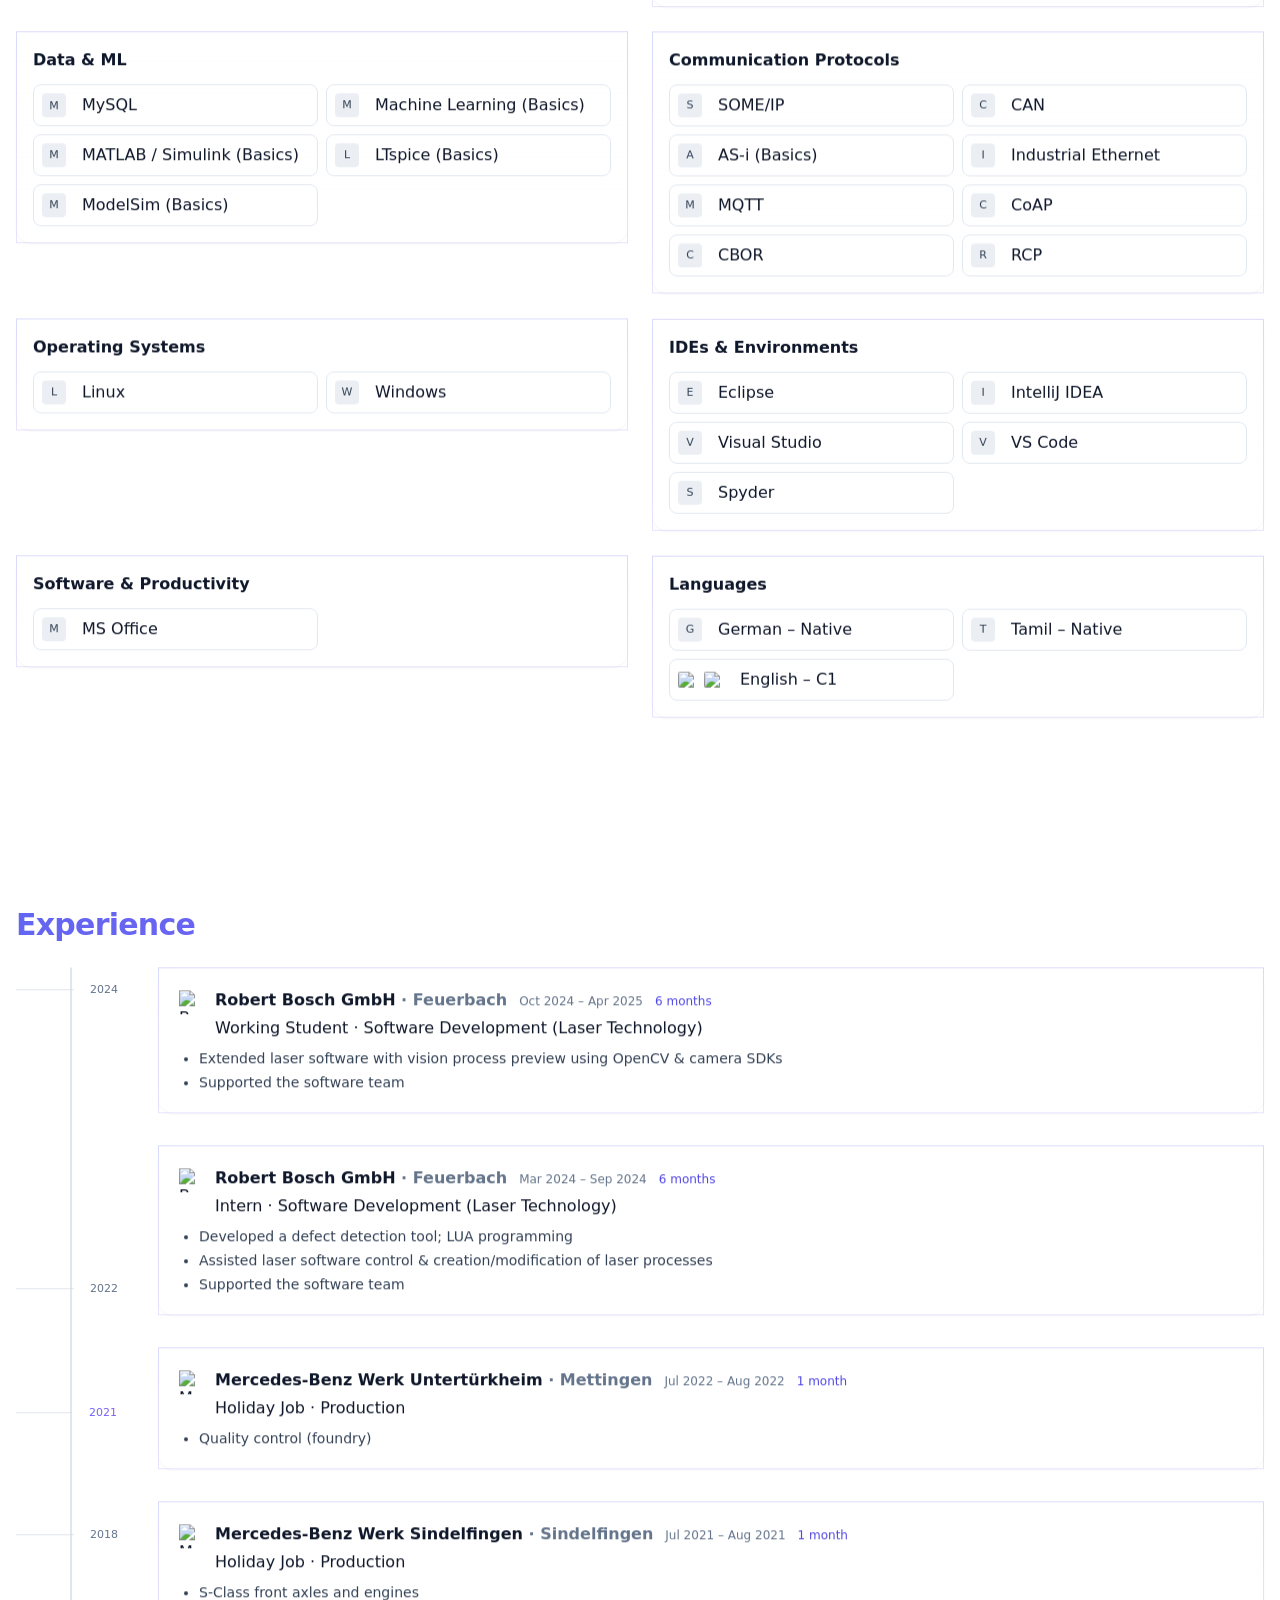
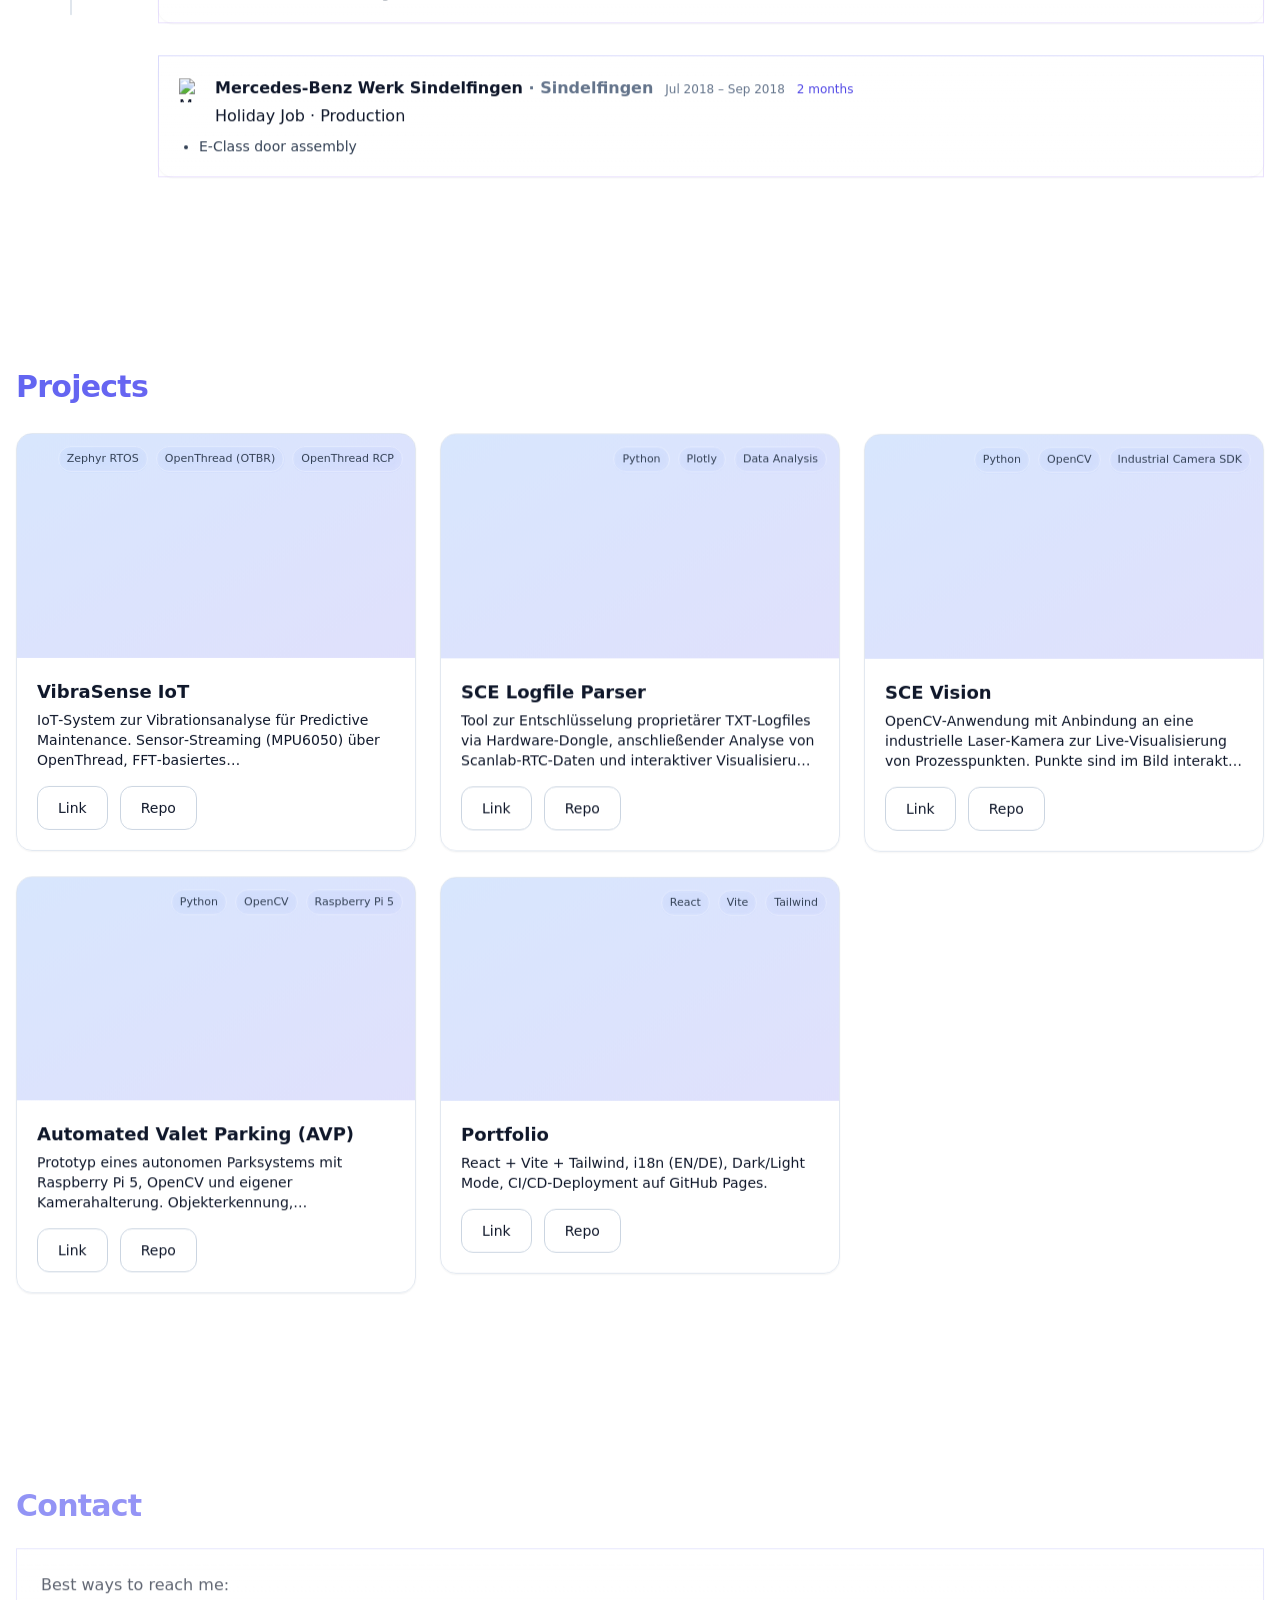
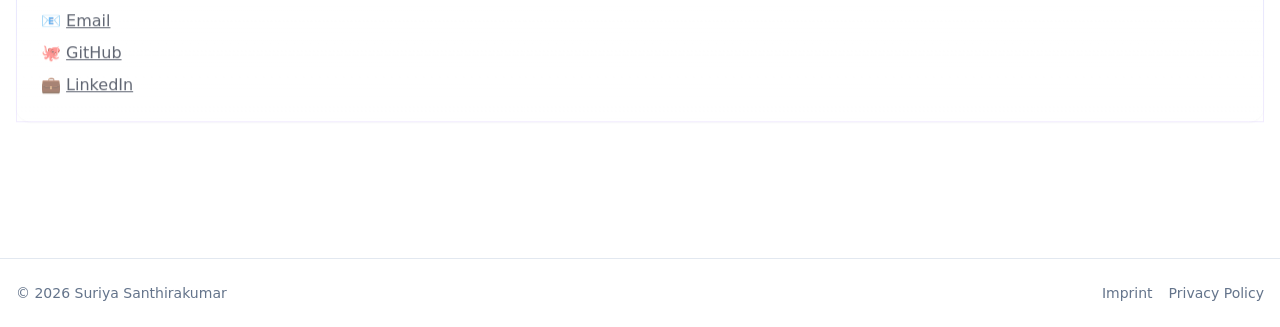
==== commit 82e0d3a9: "Updates" ====
--- a/index.html
+++ b/index.html
@@ -22,7 +22,7 @@
     <meta name="viewport" content="width=device-width, initial-scale=1.0" />
 
     <title>Suriya Santhirakumar – Portfolio</title>
-    <script type="module" crossorigin src="/assets/index-DhaEVEdg.js"></script>
+    <script type="module" crossorigin src="/assets/index-Bkr8YFFj.js"></script>
     <link rel="stylesheet" crossorigin href="/assets/index-Bgcgkwb_.css">
   </head>
   <body class="bg-white text-slate-900 dark:bg-slate-950 dark:text-slate-100">
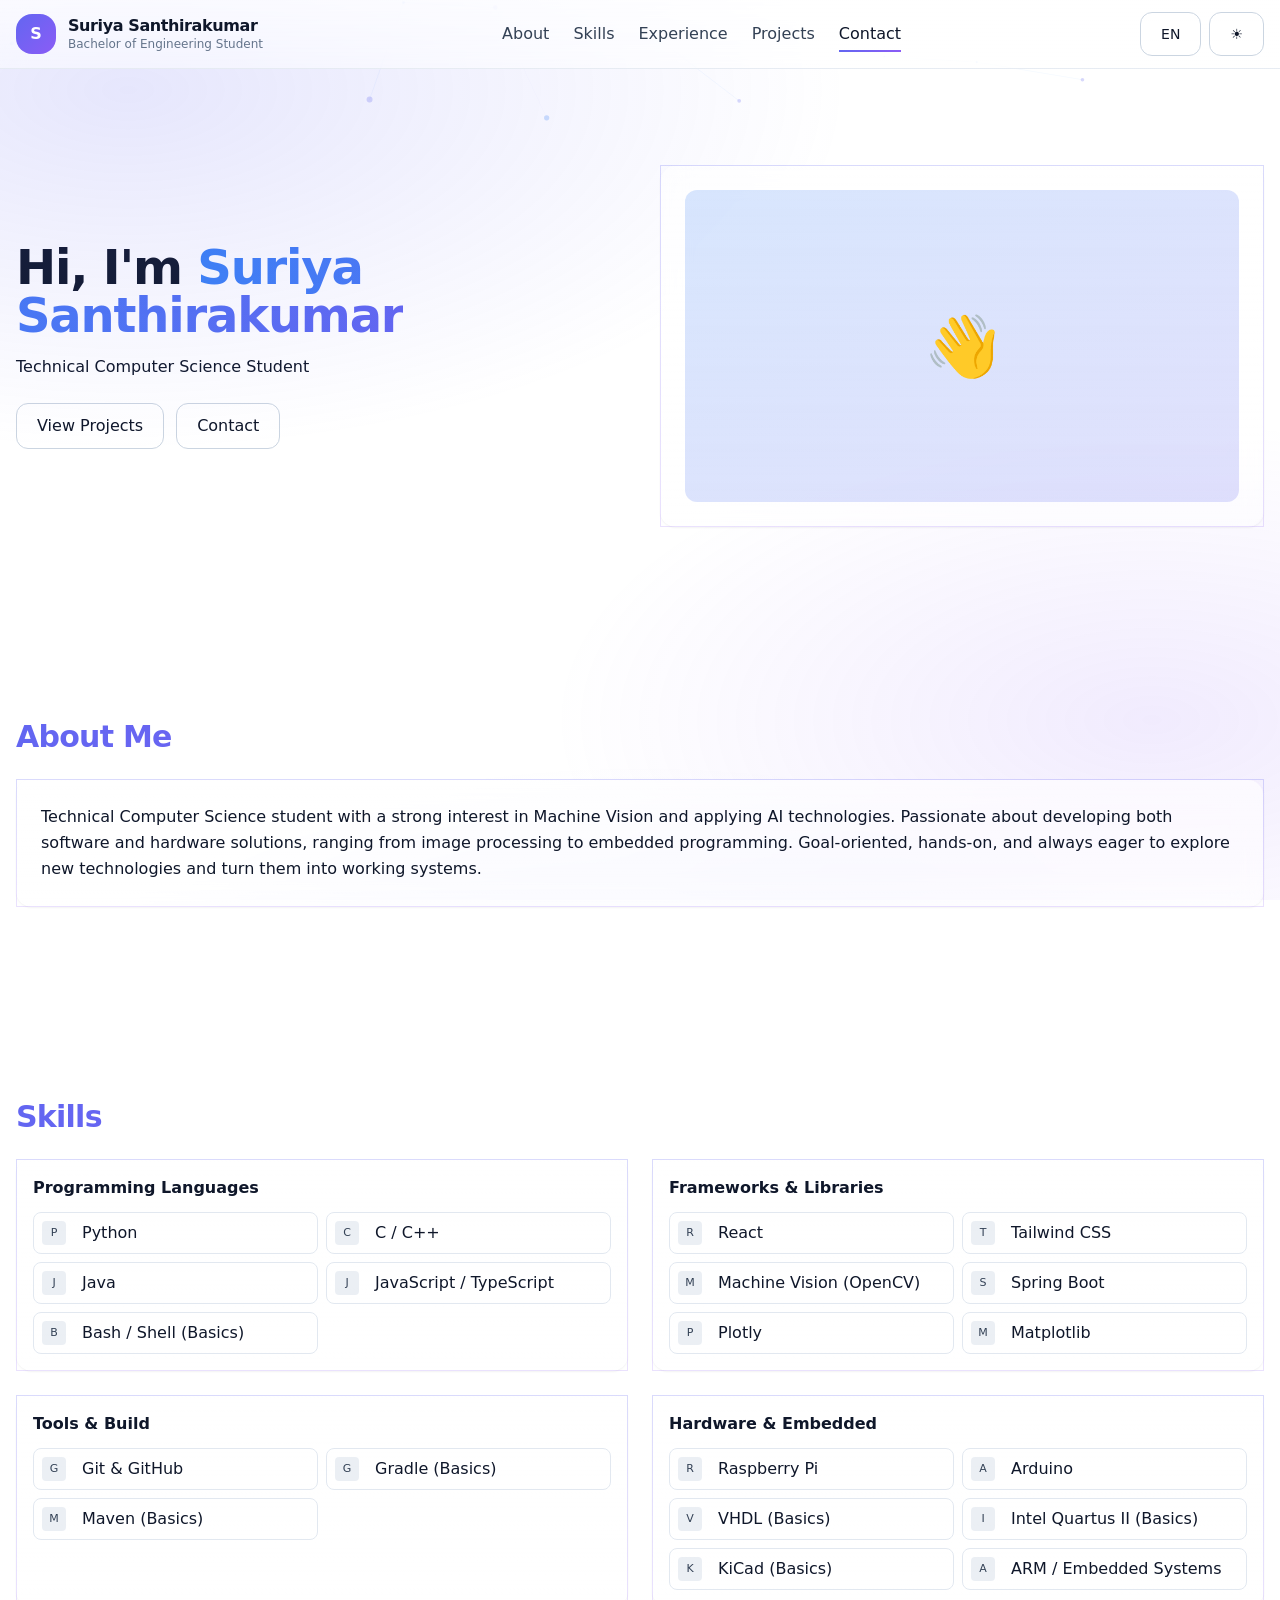
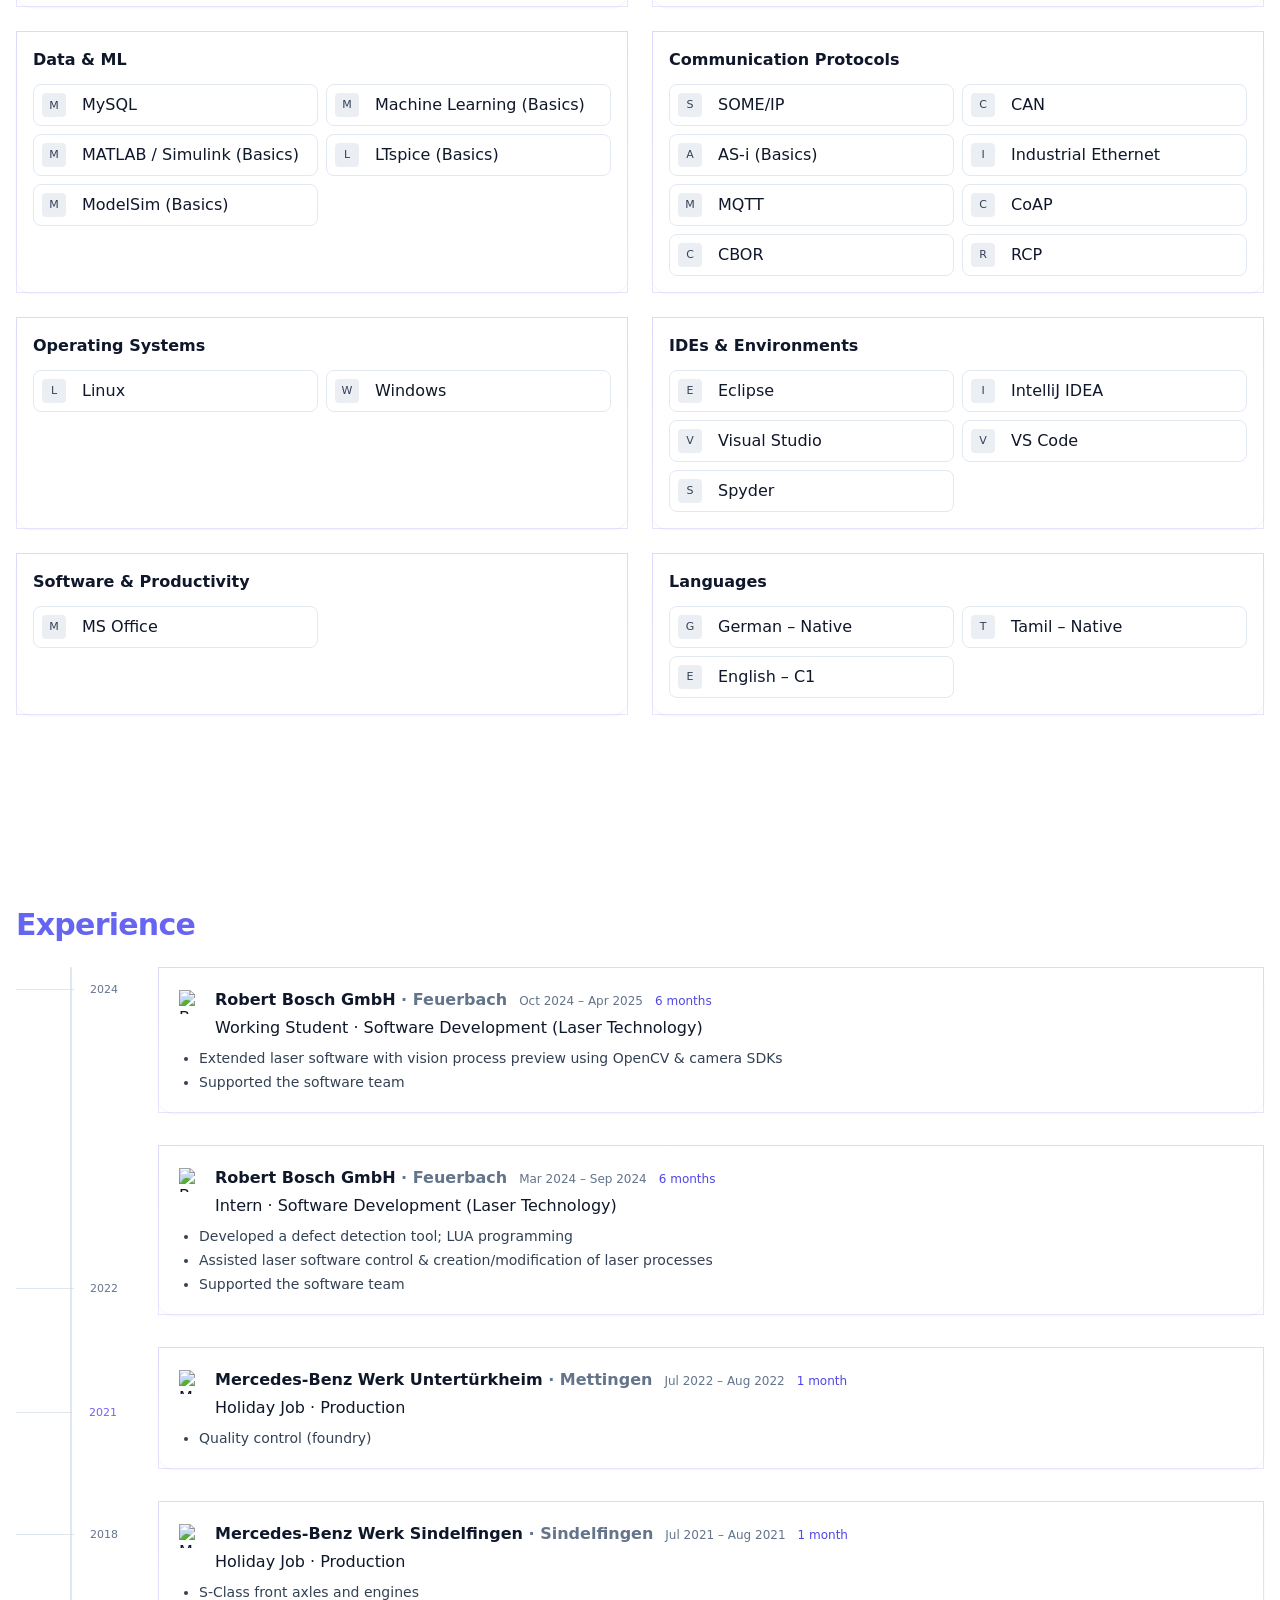
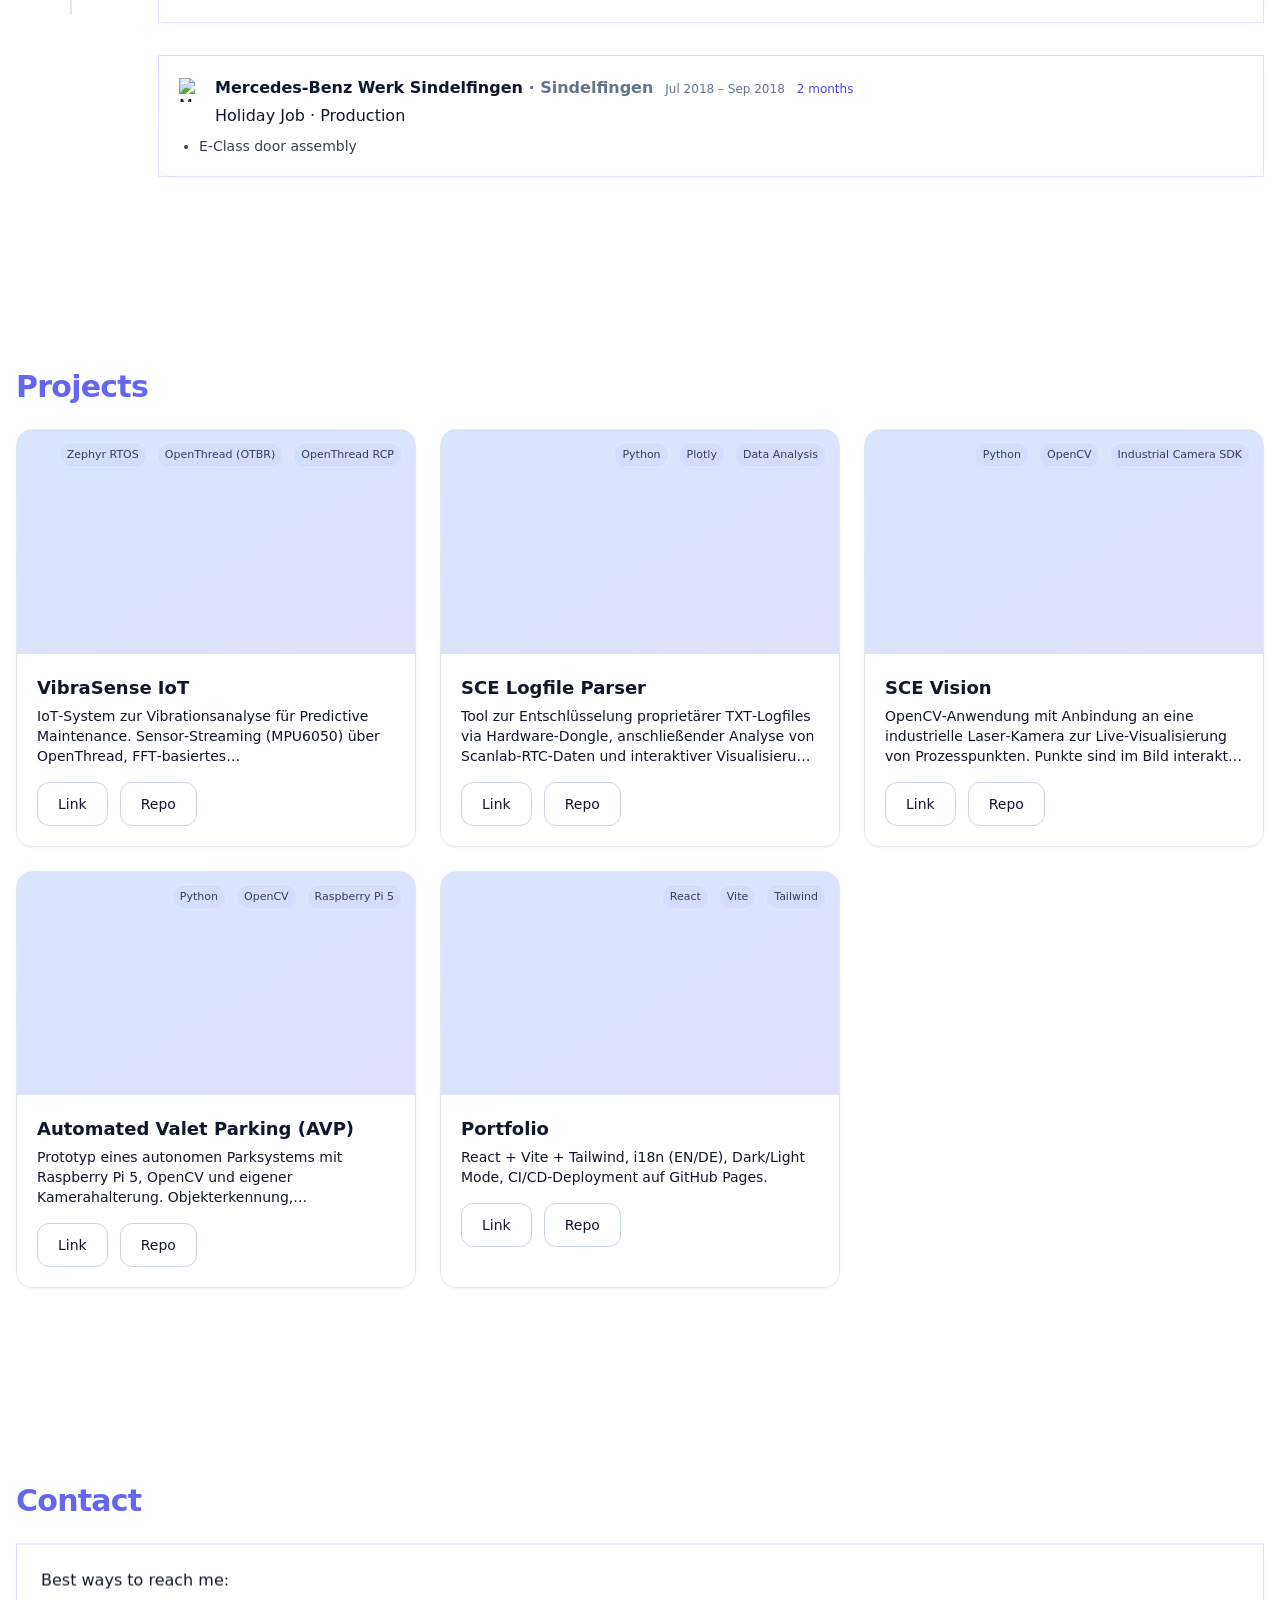
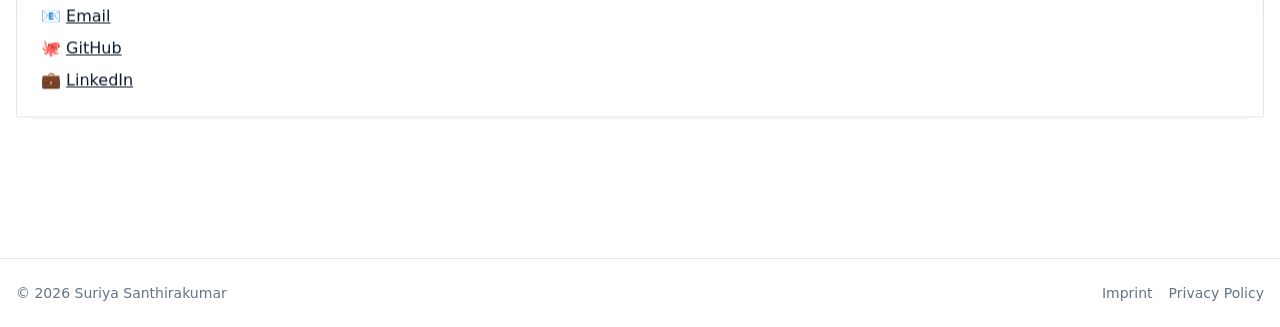
==== commit 96e22ad3: "Updates" ====
--- a/index.html
+++ b/index.html
@@ -22,7 +22,7 @@
     <meta name="viewport" content="width=device-width, initial-scale=1.0" />
 
     <title>Suriya Santhirakumar – Portfolio</title>
-    <script type="module" crossorigin src="/assets/index-Bkr8YFFj.js"></script>
+    <script type="module" crossorigin src="/assets/index-DhaEVEdg.js"></script>
     <link rel="stylesheet" crossorigin href="/assets/index-Bgcgkwb_.css">
   </head>
   <body class="bg-white text-slate-900 dark:bg-slate-950 dark:text-slate-100">
